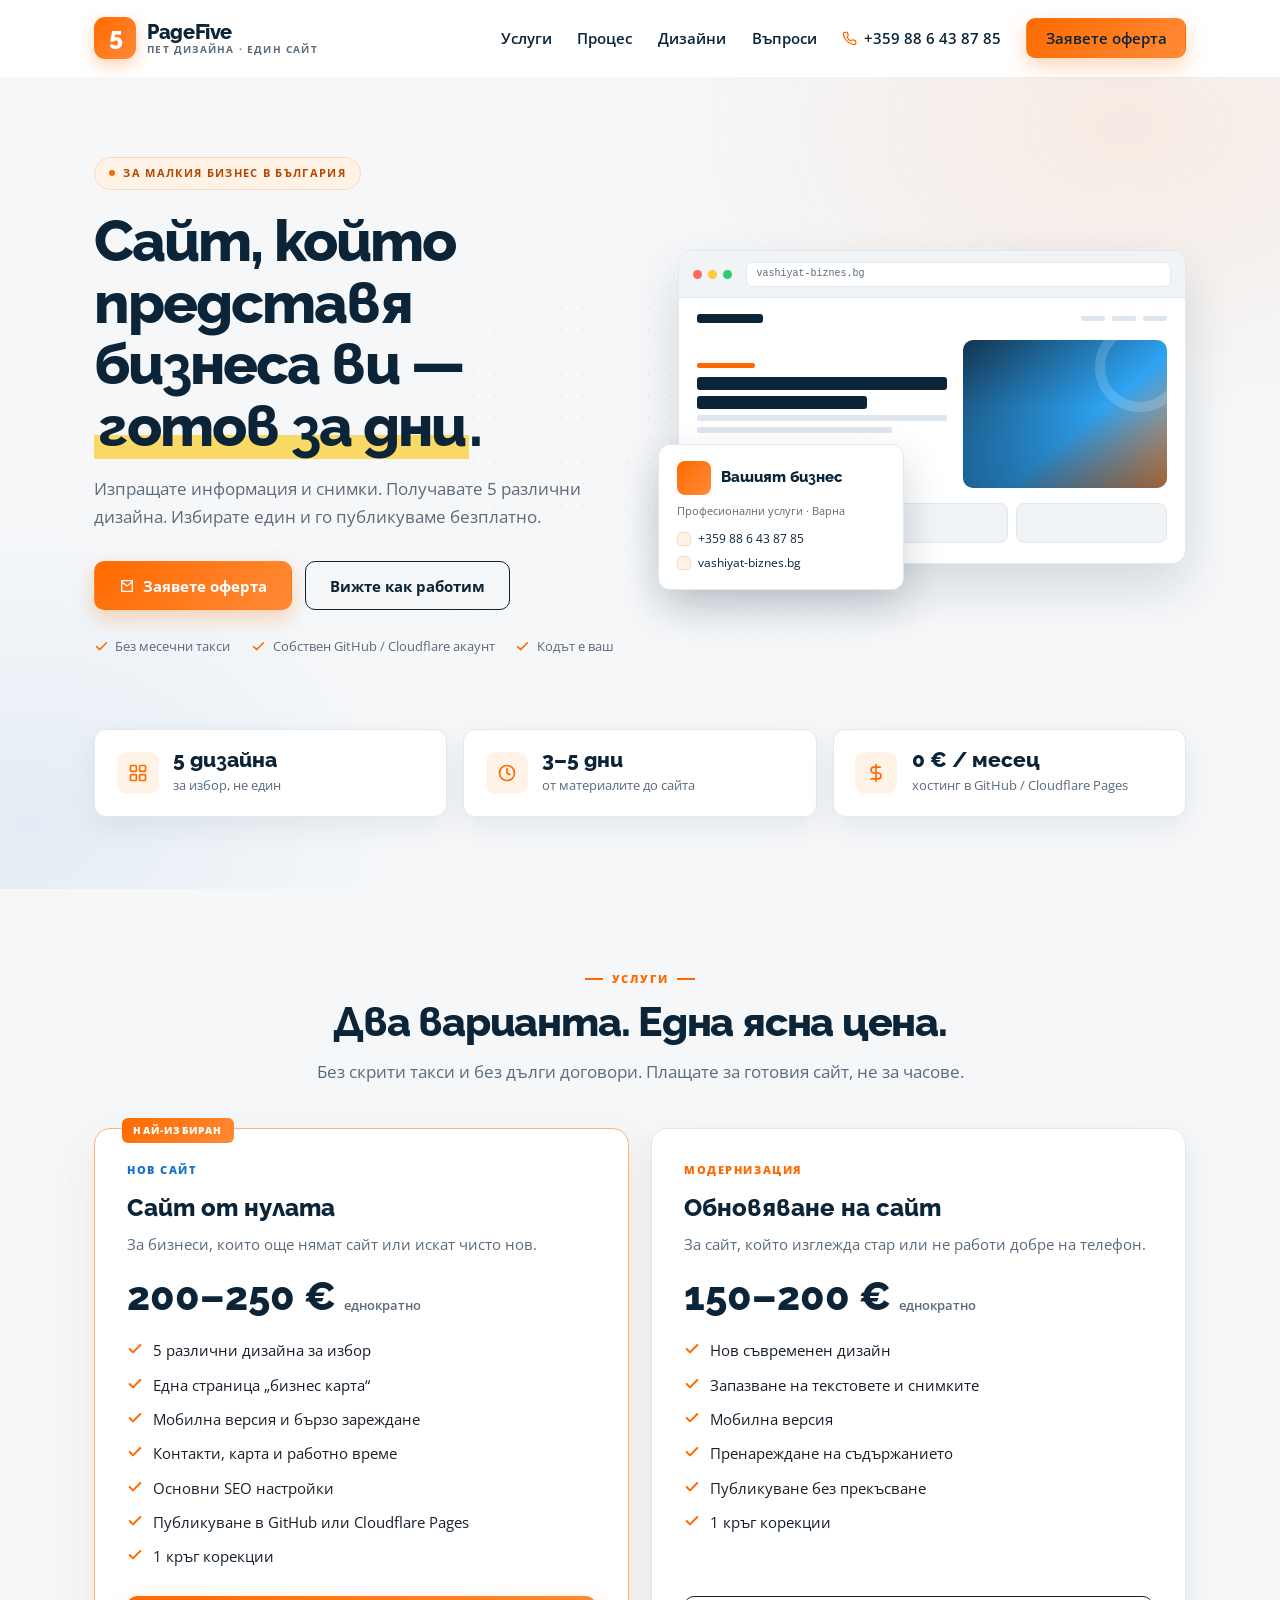
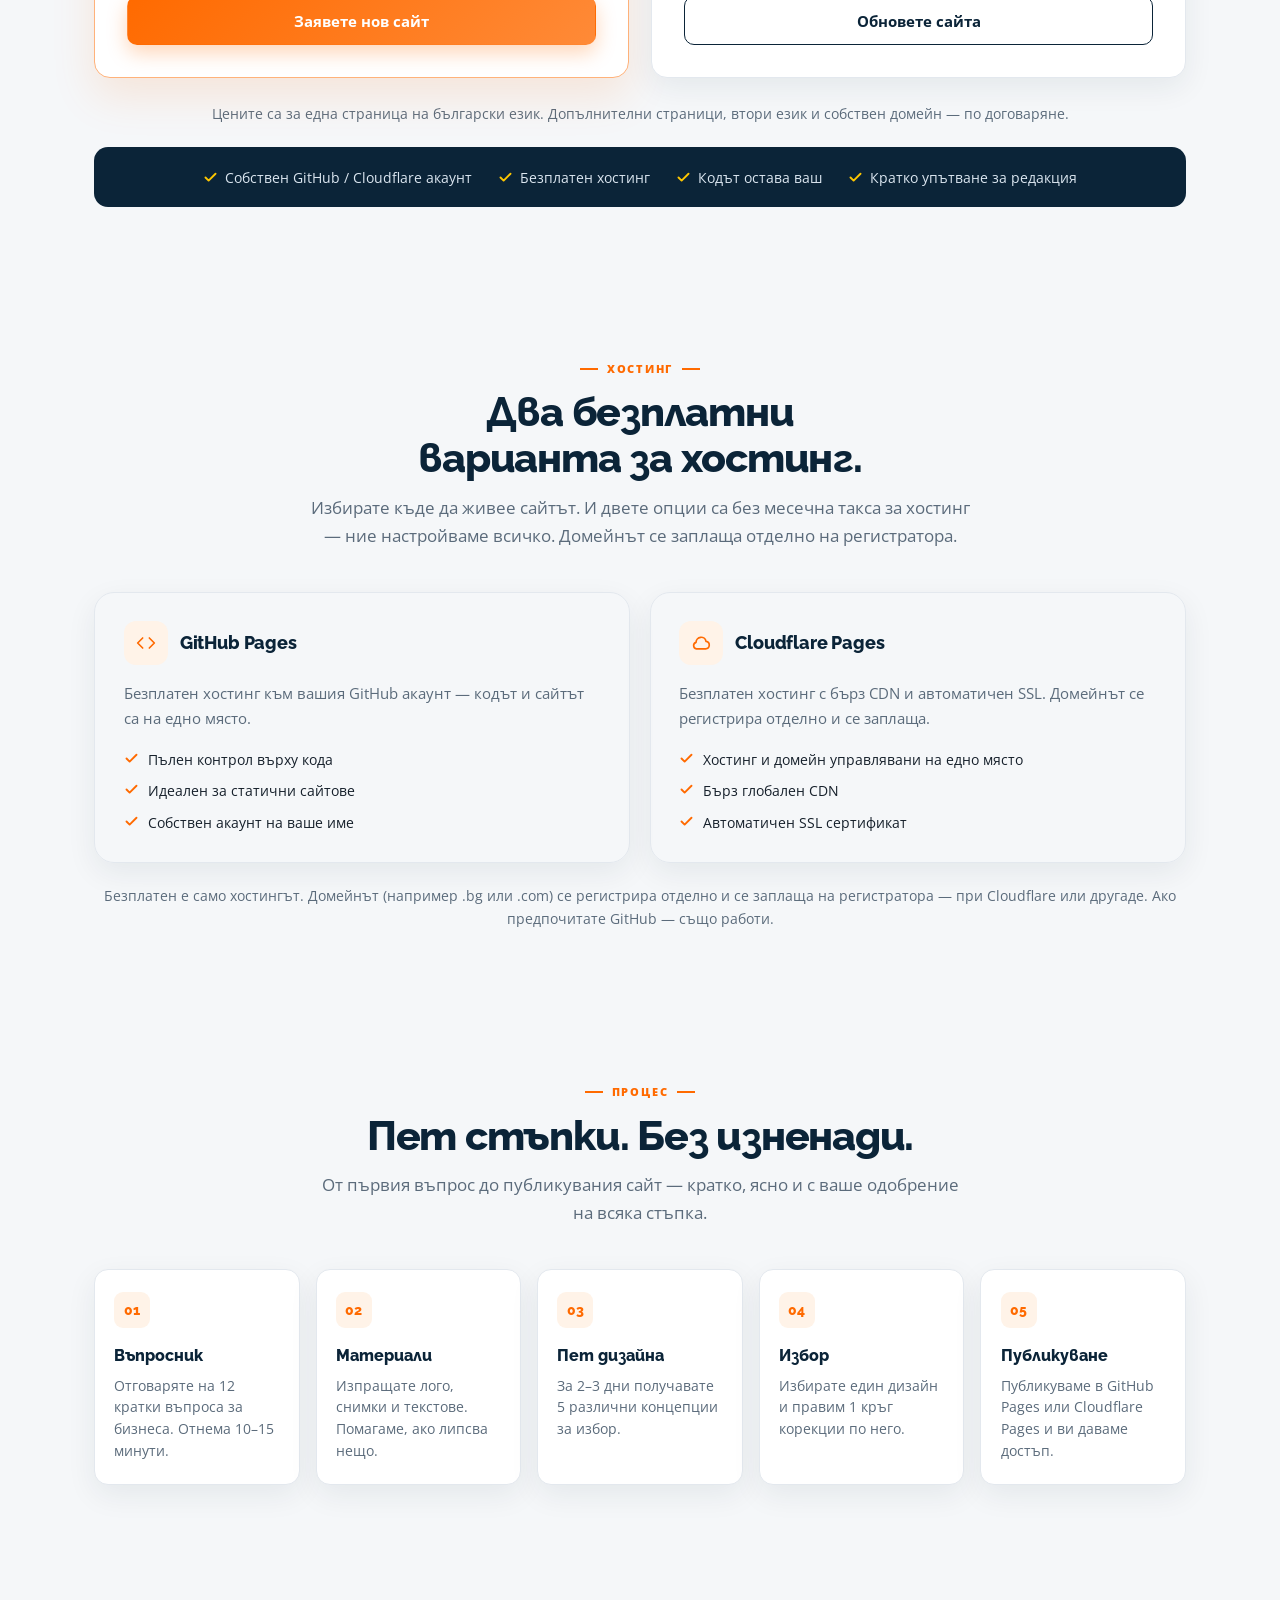
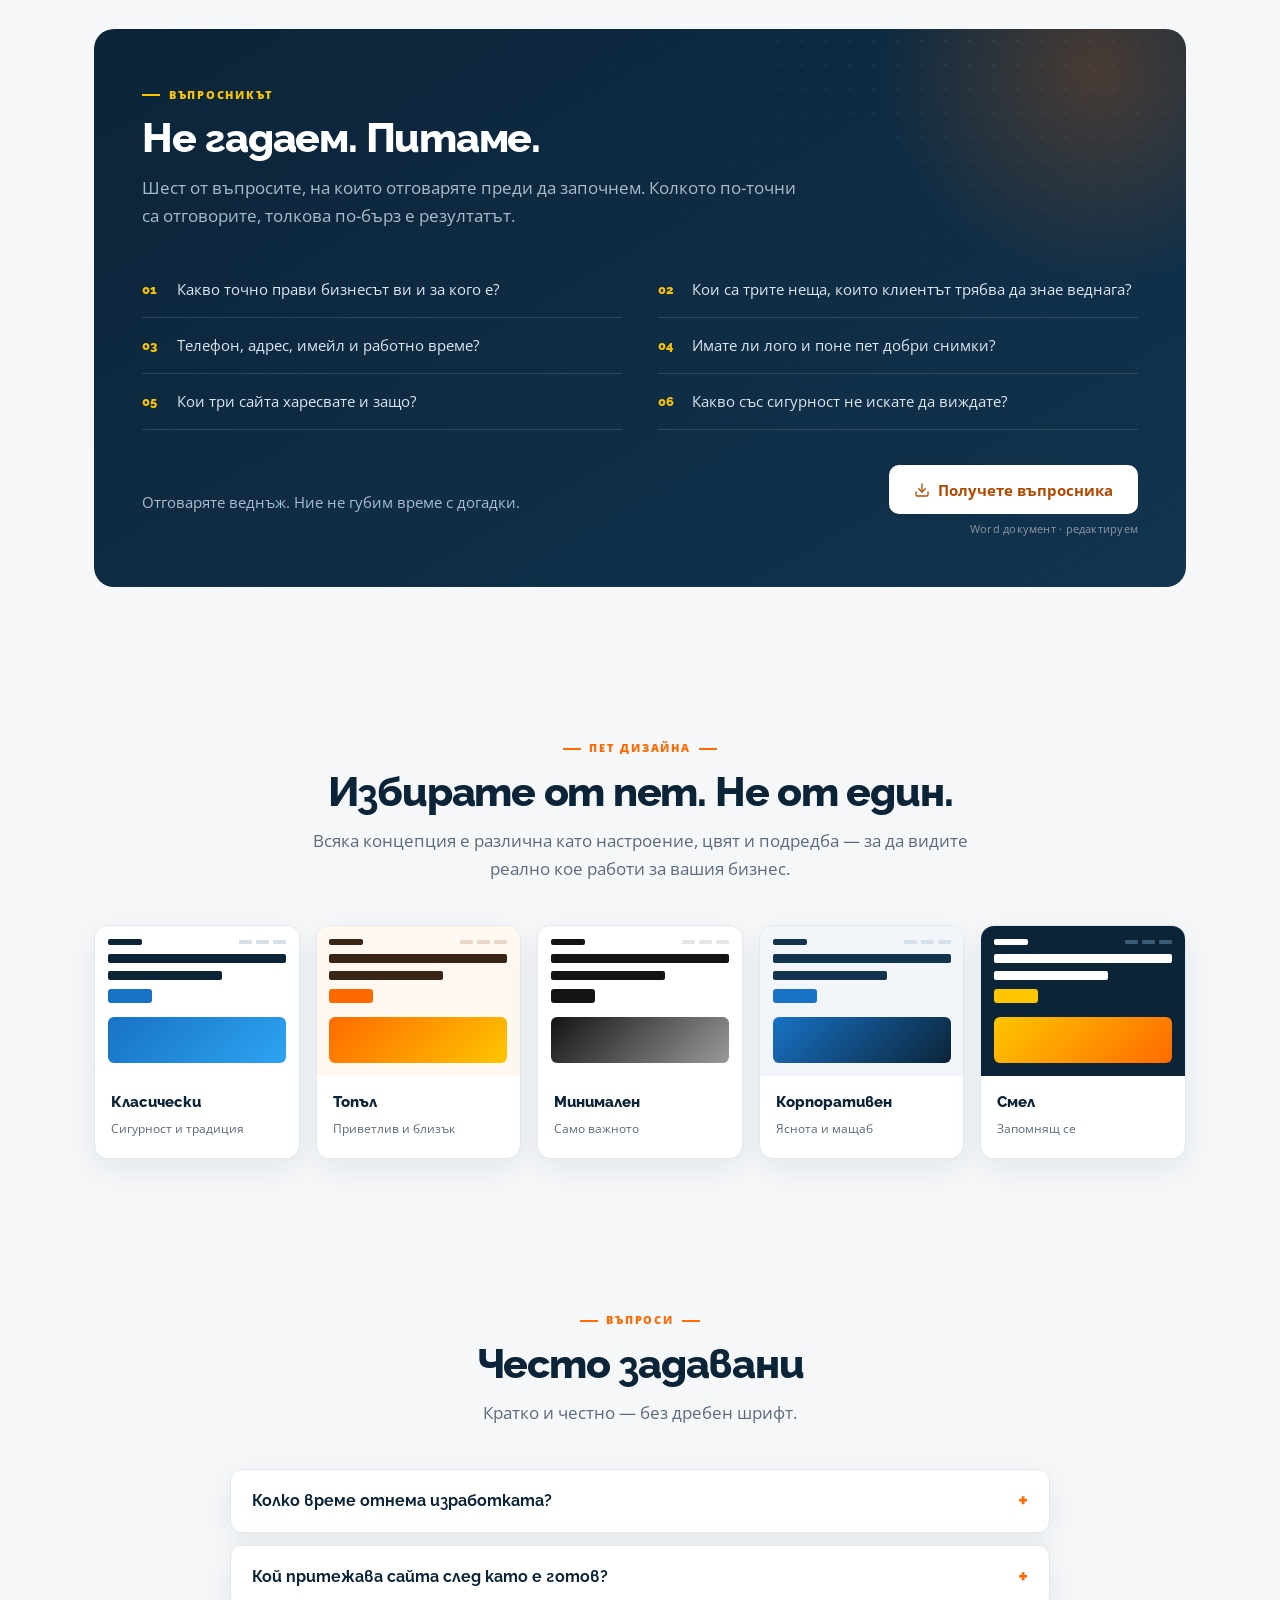
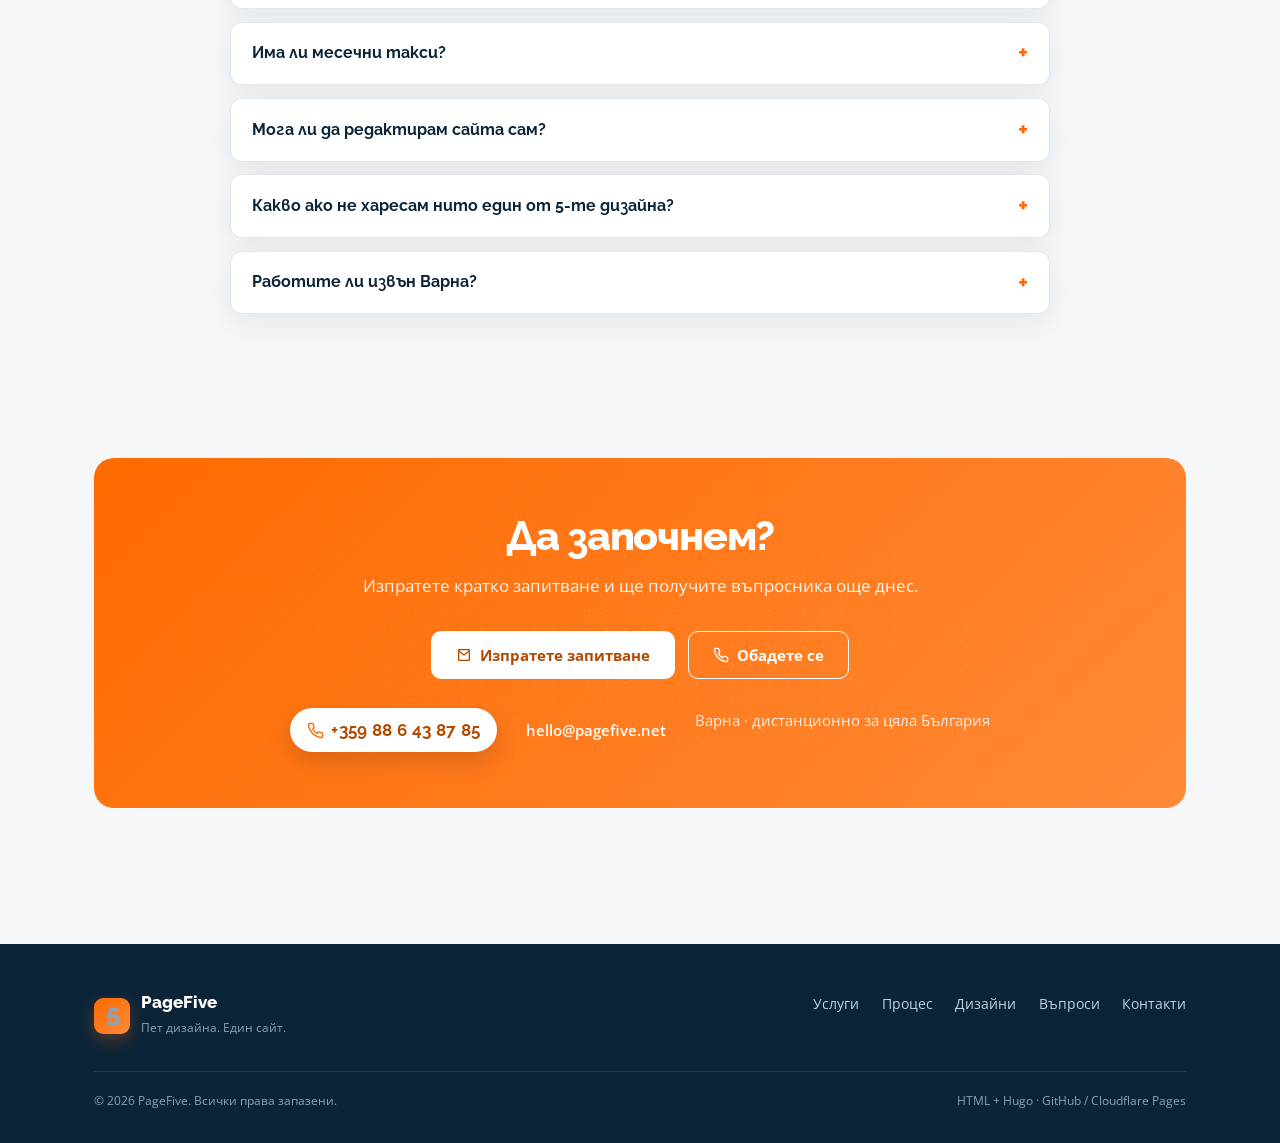
==== index.html @ 44406c09 "Add security headers and move inline JS to its own file" ====
<!DOCTYPE html>
<html lang="bg">
<head>
    <meta charset="UTF-8">
    <meta name="viewport" content="width=device-width, initial-scale=1.0">
    <meta name="description" content="PageFive — бизнес сайт за малкия бизнес: 5 дизайна за избор, готов за 3–5 дни, безплатен хостинг в GitHub Pages или Cloudflare Pages. Нов сайт 200–250 €, модернизация 150–200 €.">
    <meta name="robots" content="index, follow, max-image-preview:large">
    <title>PageFive | Бизнес сайт за малкия бизнес</title>
    <link rel="icon" href="/assets/favicon.svg" type="image/svg+xml">
    <link rel="apple-touch-icon" href="/assets/apple-touch-icon.png">
    <meta property="og:type" content="website">
    <meta property="og:site_name" content="PageFive">
    <meta property="og:title" content="PageFive | Бизнес сайт за малкия бизнес">
    <meta property="og:description" content="Пет дизайна. Един сайт. Бизнес сайт за 3–5 дни с безплатен хостинг в GitHub Pages или Cloudflare Pages.">
    <meta property="og:url" content="https://pagefive.net/">
    <meta property="og:locale" content="bg_BG">
    <meta property="og:image" content="https://pagefive.net/assets/og-image.png">
    <meta property="og:image:width" content="1200">
    <meta property="og:image:height" content="630">
    <meta property="og:image:alt" content="PageFive — Пет дизайна. Един сайт. Бизнес сайт за малкия бизнес, готов за 3–5 дни.">
    <meta name="twitter:card" content="summary_large_image">
    <meta name="twitter:title" content="PageFive | Бизнес сайт за малкия бизнес">
    <meta name="twitter:description" content="Пет дизайна. Един сайт. Бизнес сайт за 3–5 дни с безплатен хостинг в GitHub Pages или Cloudflare Pages.">
    <meta name="twitter:image" content="https://pagefive.net/assets/og-image.png">
    <meta name="twitter:image:alt" content="PageFive — Пет дизайна. Един сайт. Бизнес сайт за малкия бизнес, готов за 3–5 дни.">
    <link rel="canonical" href="https://pagefive.net/">
    <link rel="preconnect" href="https://fonts.googleapis.com">
    <link rel="preconnect" href="https://fonts.gstatic.com" crossorigin>
    <link href="https://fonts.googleapis.com/css2?family=Open+Sans:wght@400;500;600;700&family=Raleway:wght@600;700;800&display=swap" rel="stylesheet">
    <style>
        :root {
            --navy: #0b2438;
            --navy-2: #12344f;
            --ink: #16202b;
            --muted: #5b6b7b;
            --line: #e3e8ee;
            --bg: #f5f7f9;
            --white: #ffffff;
            --orange: #ff6a00;
            --orange-2: #ff8a37;
            --orange-soft: #fff3e8;
            --blue: #1872c5;
            --blue-2: #2ea3f2;
            --yellow: #fdc600;
            --radius: 14px;
            --shadow: 0 10px 30px rgba(11, 36, 56, 0.07);
            --shadow-lg: 0 22px 50px rgba(11, 36, 56, 0.14);
            --font-head: 'Raleway', -apple-system, BlinkMacSystemFont, 'Segoe UI', sans-serif;
            --font-body: 'Open Sans', -apple-system, BlinkMacSystemFont, 'Segoe UI', sans-serif;
            --mono: ui-monospace, 'Cascadia Code', Consolas, monospace;
            --ease: cubic-bezier(0.22, 1, 0.36, 1);
        }

        * { margin: 0; padding: 0; box-sizing: border-box; }

        html {
            scroll-behavior: smooth;
            overflow-x: hidden;
            overflow-x: clip;
        }

        body {
            font-family: var(--font-body);
            line-height: 1.65;
            color: var(--ink);
            background: var(--bg);
            -webkit-font-smoothing: antialiased;
            overflow-x: hidden;
            overflow-x: clip;
        }

        .wrap {
            max-width: 1140px;
            margin: 0 auto;
            padding: 0 1.5rem;
        }

        /* ---------- Buttons ---------- */
        .btn {
            display: inline-flex;
            align-items: center;
            justify-content: center;
            gap: 0.5rem;
            padding: 0.9rem 1.5rem;
            border-radius: 10px;
            font-family: var(--font-body);
            font-weight: 700;
            font-size: 0.9375rem;
            line-height: 1.2;
            text-decoration: none;
            border: 1px solid transparent;
            cursor: pointer;
            transition: transform 0.2s var(--ease), box-shadow 0.2s ease, background 0.2s ease, color 0.2s ease;
        }
        .btn-orange {
            background: linear-gradient(135deg, var(--orange), var(--orange-2));
            color: #fff;
            box-shadow: 0 8px 20px rgba(255, 106, 0, 0.28);
        }
        .btn-orange:hover {
            transform: translateY(-2px);
            box-shadow: 0 12px 28px rgba(255, 106, 0, 0.38);
        }
        .btn-outline {
            border-color: var(--navy);
            color: var(--navy);
            background: transparent;
        }
        .btn-outline:hover {
            background: var(--navy);
            color: #fff;
            transform: translateY(-2px);
        }
        .btn-white {
            background: #fff;
            color: #b34a00;
        }
        .btn-white:hover {
            transform: translateY(-2px);
            box-shadow: 0 12px 28px rgba(0, 0, 0, 0.16);
        }
        .btn-sm {
            padding: 0.65rem 1.1rem;
            font-size: 0.875rem;
        }

        /* ---------- Nav ---------- */
        .nav {
            position: sticky;
            top: 0;
            z-index: 50;
            background: rgba(255, 255, 255, 0.92);
            backdrop-filter: blur(14px) saturate(160%);
            -webkit-backdrop-filter: blur(14px) saturate(160%);
            border-bottom: 1px solid transparent;
            transition: border-color 0.25s ease, box-shadow 0.25s ease;
        }
        .nav.scrolled {
            border-bottom-color: var(--line);
            box-shadow: 0 6px 24px rgba(11, 36, 56, 0.06);
        }
        .nav-inner {
            display: flex;
            align-items: center;
            justify-content: space-between;
            gap: 1rem;
            height: 76px;
        }
        .brand {
            display: inline-flex;
            align-items: center;
            gap: 0.7rem;
            text-decoration: none;
        }
        .brand-mark {
            width: 42px;
            height: 42px;
            border-radius: 11px;
            background: linear-gradient(135deg, var(--orange), var(--orange-2));
            display: grid;
            place-items: center;
            color: #fff;
            box-shadow: 0 6px 16px rgba(255, 106, 0, 0.3);
            flex-shrink: 0;
        }
        .brand-mark.brand-five {
            font-family: var(--font-head);
            font-weight: 800;
            font-size: 1.55rem;
            line-height: 1;
            letter-spacing: -0.05em;
            padding-bottom: 2px;
        }
        .brand-text { display: flex; flex-direction: column; line-height: 1.15; }
        .brand-name {
            font-family: var(--font-head);
            font-weight: 800;
            font-size: 1.25rem;
            letter-spacing: -0.02em;
            color: var(--navy);
        }
        .brand-sub {
            font-size: 0.625rem;
            font-weight: 700;
            letter-spacing: 0.12em;
            text-transform: uppercase;
            color: var(--muted);
        }
        .nav-links { display: flex; align-items: center; gap: 1.6rem; }
        .nav-links a {
            color: var(--navy);
            text-decoration: none;
            font-size: 0.9375rem;
            font-weight: 600;
            position: relative;
            transition: color 0.2s ease;
        }
        .nav-links a::after {
            content: '';
            position: absolute;
            left: 0;
            bottom: -6px;
            width: 0;
            height: 2px;
            background: var(--orange);
            transition: width 0.25s var(--ease);
        }
        .nav-links a:hover { color: var(--orange); }
        .nav-links a:hover::after { width: 100%; }
        .nav-links .nav-cta { padding: 0.65rem 1.15rem; border-radius: 9px; }
        .nav-links .nav-cta::after { display: none; }
        .nav-links .nav-phone {
            display: inline-flex;
            align-items: center;
            gap: 0.4rem;
            font-variant-numeric: tabular-nums;
            white-space: nowrap;
        }
        .nav-links .nav-phone svg { color: var(--orange); flex-shrink: 0; }

        /* ---------- Hero ---------- */
        .hero {
            position: relative;
            padding: 5rem 0 4.5rem;
            overflow: hidden;
        }
        .hero::before {
            content: '';
            position: absolute;
            inset: 0;
            background:
                radial-gradient(640px 420px at 88% 6%, rgba(255, 106, 0, 0.09), transparent 70%),
                radial-gradient(520px 420px at 2% 92%, rgba(24, 114, 197, 0.08), transparent 70%);
            pointer-events: none;
        }
        .hero::after {
            content: '';
            position: absolute;
            inset: 0;
            background-image: radial-gradient(rgba(11, 36, 56, 0.1) 1px, transparent 1px);
            background-size: 22px 22px;
            mask-image: radial-gradient(ellipse 62% 58% at 50% 42%, #000 10%, transparent 76%);
            -webkit-mask-image: radial-gradient(ellipse 62% 58% at 50% 42%, #000 10%, transparent 76%);
            opacity: 0.45;
            pointer-events: none;
        }
        .hero-grid {
            position: relative;
            z-index: 1;
            display: grid;
            grid-template-columns: 1.02fr 0.98fr;
            gap: 3.5rem;
            align-items: center;
        }
        .eyebrow {
            display: inline-flex;
            align-items: center;
            gap: 0.5rem;
            background: var(--orange-soft);
            color: #b34a00;
            border: 1px solid #ffd9bd;
            padding: 0.4rem 0.9rem;
            border-radius: 999px;
            font-size: 0.6875rem;
            font-weight: 700;
            letter-spacing: 0.12em;
            text-transform: uppercase;
        }
        .eyebrow i {
            width: 6px;
            height: 6px;
            border-radius: 50%;
            background: var(--orange);
            box-shadow: 0 0 0 0 rgba(255, 106, 0, 0.5);
            animation: pulse 2.4s ease-out infinite;
        }
        @keyframes pulse {
            0% { box-shadow: 0 0 0 0 rgba(255, 106, 0, 0.5); }
            70% { box-shadow: 0 0 0 8px rgba(255, 106, 0, 0); }
            100% { box-shadow: 0 0 0 0 rgba(255, 106, 0, 0); }
        }
        h1 {
            font-family: var(--font-head);
            font-size: clamp(2.35rem, 4.5vw, 3.85rem);
            font-weight: 800;
            line-height: 1.07;
            letter-spacing: -0.035em;
            color: var(--navy);
            margin: 1.25rem 0 1.15rem;
            text-wrap: balance;
        }
        h1 .hl {
            background: linear-gradient(transparent 64%, rgba(253, 198, 0, 0.6) 64%);
            padding: 0 0.06em;
        }
        .hero-sub {
            color: var(--muted);
            font-size: 1.0625rem;
            max-width: 520px;
            margin-bottom: 1.9rem;
        }
        .hero-actions { display: flex; gap: 0.8rem; flex-wrap: wrap; }
        .hero-note {
            margin-top: 1.6rem;
            display: flex;
            flex-wrap: wrap;
            gap: 0.5rem 1.3rem;
            color: var(--muted);
            font-size: 0.8125rem;
        }
        .hero-note span { display: inline-flex; align-items: center; gap: 0.4rem; }
        .hero-note svg { color: var(--orange); flex-shrink: 0; }

        /* ---------- Browser mockup ---------- */
        .mock-wrap { position: relative; }
        .browser {
            background: #fff;
            border: 1px solid var(--line);
            border-radius: 14px;
            box-shadow: var(--shadow-lg);
            overflow: hidden;
        }
        .browser-bar {
            display: flex;
            align-items: center;
            gap: 6px;
            padding: 0.65rem 0.85rem;
            background: #f1f4f7;
            border-bottom: 1px solid var(--line);
        }
        .browser-bar i {
            width: 9px;
            height: 9px;
            border-radius: 50%;
            background: #d7dee6;
            flex-shrink: 0;
        }
        .browser-bar i:nth-child(1) { background: #ff6a5e; }
        .browser-bar i:nth-child(2) { background: #ffc93c; }
        .browser-bar i:nth-child(3) { background: #35c96f; }
        .browser-url {
            margin-left: 0.5rem;
            flex: 1;
            background: #fff;
            border: 1px solid var(--line);
            border-radius: 6px;
            padding: 0.2rem 0.6rem;
            font-family: var(--mono);
            font-size: 0.625rem;
            color: var(--muted);
            white-space: nowrap;
            overflow: hidden;
            text-overflow: ellipsis;
        }
        .mini { padding: 1rem 1.1rem 1.25rem; }
        .mini-nav {
            display: flex;
            align-items: center;
            justify-content: space-between;
            margin-bottom: 1.1rem;
        }
        .mini-logo { width: 66px; height: 9px; border-radius: 3px; background: var(--navy); }
        .mini-links { display: flex; gap: 7px; }
        .mini-links i { width: 24px; height: 5px; border-radius: 2px; background: #dfe5ec; }
        .mini-hero {
            display: grid;
            grid-template-columns: 1fr 0.82fr;
            gap: 1rem;
            align-items: center;
        }
        .mini-kicker { width: 58px; height: 5px; border-radius: 2px; background: var(--orange); margin-bottom: 0.55rem; }
        .mini-h1 { height: 13px; border-radius: 3px; background: var(--navy); margin-bottom: 0.4rem; }
        .mini-h1.short { width: 68%; }
        .mini-p { height: 6px; border-radius: 2px; background: #dfe5ec; margin-bottom: 0.35rem; }
        .mini-p.short { width: 78%; }
        .mini-btn { width: 76px; height: 21px; border-radius: 5px; background: var(--orange); margin-top: 0.75rem; }
        .mini-photo {
            height: 148px;
            border-radius: 10px;
            background: linear-gradient(140deg, #12344f 0%, #2ea3f2 58%, #ff8a37 100%);
            position: relative;
            overflow: hidden;
        }
        .mini-photo::after {
            content: '';
            position: absolute;
            inset: 0;
            background: linear-gradient(180deg, transparent 45%, rgba(11, 36, 56, 0.4));
        }
        .mini-photo::before {
            content: '';
            position: absolute;
            width: 70px;
            height: 70px;
            border-radius: 50%;
            border: 10px solid rgba(255, 255, 255, 0.16);
            right: -18px;
            top: -18px;
        }
        .mini-cards { display: grid; grid-template-columns: repeat(3, 1fr); gap: 0.55rem; margin-top: 0.9rem; }
        .mini-cards i { height: 40px; border-radius: 8px; background: #f1f4f7; border: 1px solid var(--line); }
        .biz-card {
            position: absolute;
            left: -20px;
            bottom: -26px;
            width: 246px;
            background: #fff;
            border: 1px solid var(--line);
            border-radius: 12px;
            box-shadow: 0 18px 40px rgba(11, 36, 56, 0.2);
            padding: 1rem 1.1rem;
        }
        .bc-top { display: flex; align-items: center; gap: 0.6rem; margin-bottom: 0.45rem; }
        .bc-logo {
            width: 34px;
            height: 34px;
            border-radius: 8px;
            background: linear-gradient(135deg, var(--orange), var(--orange-2));
            flex-shrink: 0;
        }
        .bc-name {
            font-family: var(--font-head);
            font-weight: 800;
            font-size: 0.9375rem;
            line-height: 1.15;
            color: var(--navy);
        }
        .bc-role { font-size: 0.6875rem; color: var(--muted); margin-bottom: 0.55rem; }
        .bc-row {
            display: flex;
            align-items: center;
            gap: 0.45rem;
            font-size: 0.75rem;
            color: var(--navy);
            margin-top: 0.28rem;
        }
        .bc-row i {
            width: 14px;
            height: 14px;
            border-radius: 4px;
            background: var(--orange-soft);
            border: 1px solid #ffd9bd;
            flex-shrink: 0;
        }

        /* ---------- Stats ---------- */
        .stats {
            position: relative;
            z-index: 2;
            display: grid;
            grid-template-columns: repeat(3, 1fr);
            gap: 1rem;
            margin-top: 4.5rem;
        }
        .stat {
            background: #fff;
            border: 1px solid var(--line);
            border-radius: 12px;
            padding: 1.15rem 1.35rem;
            display: flex;
            align-items: center;
            gap: 0.9rem;
            box-shadow: var(--shadow);
        }
        .stat-icon {
            width: 42px;
            height: 42px;
            border-radius: 10px;
            background: var(--orange-soft);
            color: var(--orange);
            display: grid;
            place-items: center;
            flex-shrink: 0;
        }
        .stat b {
            display: block;
            font-family: var(--font-head);
            font-size: 1.3rem;
            font-weight: 800;
            line-height: 1.1;
            color: var(--navy);
        }
        .stat span { font-size: 0.8125rem; color: var(--muted); }

        /* ---------- Sections ---------- */
        section { padding: 4.5rem 0; }
        .sec-head { max-width: 660px; margin-bottom: 2.6rem; }
        .sec-head.center { margin-left: auto; margin-right: auto; text-align: center; }
        .kicker {
            display: inline-flex;
            align-items: center;
            gap: 0.55rem;
            font-size: 0.6875rem;
            font-weight: 800;
            letter-spacing: 0.16em;
            text-transform: uppercase;
            color: var(--orange);
            margin-bottom: 0.75rem;
        }
        .kicker::before { content: ''; width: 18px; height: 2px; background: var(--orange); }
        .sec-head.center .kicker::after { content: ''; width: 18px; height: 2px; background: var(--orange); }
        h2 {
            font-family: var(--font-head);
            font-size: clamp(1.8rem, 3.4vw, 2.55rem);
            font-weight: 800;
            line-height: 1.12;
            letter-spacing: -0.03em;
            color: var(--navy);
            margin-bottom: 0.75rem;
            text-wrap: balance;
        }
        .sec-desc { color: var(--muted); font-size: 1.0625rem; }

        /* ---------- Packages ---------- */
        .packages {
            display: grid;
            grid-template-columns: repeat(2, 1fr);
            gap: 1.4rem;
            align-items: stretch;
        }
        .package {
            position: relative;
            display: flex;
            flex-direction: column;
            background: #fff;
            border: 1px solid var(--line);
            border-radius: 16px;
            padding: 2rem;
            box-shadow: var(--shadow);
            transition: transform 0.25s var(--ease), box-shadow 0.25s ease;
        }
        .package:hover { transform: translateY(-4px); box-shadow: var(--shadow-lg); }
        .package.featured { border-color: #ffb27a; box-shadow: 0 18px 44px rgba(255, 106, 0, 0.13); }
        .package.featured::before {
            content: 'НАЙ-ИЗБИРАН';
            position: absolute;
            top: -11px;
            left: 1.7rem;
            background: linear-gradient(135deg, var(--orange), var(--orange-2));
            color: #fff;
            font-size: 0.625rem;
            font-weight: 800;
            letter-spacing: 0.12em;
            padding: 0.28rem 0.7rem;
            border-radius: 6px;
        }
        .pkg-tag {
            font-size: 0.6875rem;
            font-weight: 800;
            letter-spacing: 0.14em;
            text-transform: uppercase;
            color: var(--blue);
            margin-bottom: 0.55rem;
        }
        .package h3 {
            font-family: var(--font-head);
            font-size: 1.5rem;
            font-weight: 800;
            color: var(--navy);
            margin-bottom: 0.3rem;
        }
        .pkg-desc { color: var(--muted); font-size: 0.9375rem; margin-bottom: 1.2rem; }
        .pkg-price {
            font-family: var(--font-head);
            font-size: 2.5rem;
            font-weight: 800;
            line-height: 1;
            color: var(--navy);
            display: flex;
            align-items: baseline;
            gap: 0.5rem;
        }
        .pkg-price small {
            font-family: var(--font-body);
            font-size: 0.8125rem;
            font-weight: 600;
            color: var(--muted);
            letter-spacing: 0;
        }
        .pkg-list {
            list-style: none;
            display: grid;
            gap: 0.6rem;
            margin: 1.4rem 0 1.7rem;
        }
        .pkg-list li {
            display: flex;
            align-items: flex-start;
            gap: 0.6rem;
            font-size: 0.9375rem;
            color: var(--ink);
        }
        .pkg-list svg { flex-shrink: 0; color: var(--orange); margin-top: 3px; }
        .package .btn { margin-top: auto; }
        .pkg-note {
            margin-top: 1.5rem;
            color: var(--muted);
            font-size: 0.875rem;
            text-align: center;
        }
        .included {
            margin-top: 1.4rem;
            background: var(--navy);
            color: #dbe6f0;
            border-radius: 14px;
            padding: 1.15rem 1.6rem;
            display: flex;
            flex-wrap: wrap;
            align-items: center;
            justify-content: center;
            gap: 0.7rem 1.6rem;
            font-size: 0.875rem;
        }
        .included span { display: inline-flex; align-items: center; gap: 0.45rem; }
        .included svg { color: var(--yellow); flex-shrink: 0; }

        /* ---------- Process ---------- */
        .steps {
            display: grid;
            grid-template-columns: repeat(5, 1fr);
            gap: 1rem;
        }
        .step {
            background: #fff;
            border: 1px solid var(--line);
            border-radius: 14px;
            padding: 1.4rem 1.2rem;
            box-shadow: var(--shadow);
            transition: transform 0.25s var(--ease), border-color 0.25s ease;
        }
        .step:hover { transform: translateY(-4px); border-color: #ffd0ae; }
        .step-num {
            width: 36px;
            height: 36px;
            border-radius: 9px;
            background: var(--orange-soft);
            color: var(--orange);
            display: grid;
            place-items: center;
            font-family: var(--font-head);
            font-weight: 800;
            font-size: 0.875rem;
            margin-bottom: 0.9rem;
        }
        .step h3 {
            font-family: var(--font-head);
            font-size: 1rem;
            font-weight: 800;
            color: var(--navy);
            margin-bottom: 0.35rem;
        }
        .step p { font-size: 0.875rem; color: var(--muted); line-height: 1.55; }

        /* ---------- Questionnaire ---------- */
        .q-panel {
            position: relative;
            overflow: hidden;
            background: linear-gradient(150deg, #0b2438, #12344f);
            border-radius: 20px;
            padding: 3rem;
            color: #fff;
        }
        .q-panel::before {
            content: '';
            position: absolute;
            width: 440px;
            height: 440px;
            border-radius: 50%;
            background: radial-gradient(circle, rgba(255, 106, 0, 0.24), transparent 70%);
            top: -180px;
            right: -130px;
            pointer-events: none;
        }
        .q-panel::after {
            content: '';
            position: absolute;
            inset: 0;
            background-image: radial-gradient(rgba(255, 255, 255, 0.09) 1px, transparent 1px);
            background-size: 24px 24px;
            mask-image: radial-gradient(ellipse 60% 70% at 80% 0%, #000, transparent 72%);
            -webkit-mask-image: radial-gradient(ellipse 60% 70% at 80% 0%, #000, transparent 72%);
            pointer-events: none;
        }
        .q-panel > * { position: relative; z-index: 1; }
        .q-panel h2 { color: #fff; }
        .q-panel .kicker { color: var(--yellow); }
        .q-panel .kicker::before { background: var(--yellow); }
        .q-panel .sec-desc { color: #a9bccd; }
        .q-grid {
            display: grid;
            grid-template-columns: repeat(2, 1fr);
            gap: 0 2.2rem;
            margin: 2rem 0 2.2rem;
        }
        .q-item {
            display: flex;
            align-items: flex-start;
            gap: 0.8rem;
            padding: 0.95rem 0;
            border-bottom: 1px solid rgba(255, 255, 255, 0.13);
        }
        .q-num {
            font-family: var(--font-head);
            font-weight: 800;
            font-size: 0.8125rem;
            color: var(--yellow);
            flex-shrink: 0;
            width: 22px;
            padding-top: 2px;
        }
        .q-item p { font-size: 0.9375rem; color: #dbe6f0; }
        .q-foot {
            display: flex;
            align-items: center;
            justify-content: space-between;
            gap: 1.2rem;
            flex-wrap: wrap;
        }
        .q-foot p { color: #a9bccd; font-size: 0.9375rem; }
        .q-cta {
            display: flex;
            flex-direction: column;
            align-items: flex-end;
            gap: 0.4rem;
        }
        .q-cta small {
            font-size: 0.6875rem;
            color: #8f969e;
            letter-spacing: 0.02em;
        }

        /* ---------- Themes ---------- */
        .themes {
            display: grid;
            grid-template-columns: repeat(5, 1fr);
            gap: 1rem;
        }
        .theme {
            background: #fff;
            border: 1px solid var(--line);
            border-radius: 14px;
            overflow: hidden;
            box-shadow: var(--shadow);
            transition: transform 0.25s var(--ease), box-shadow 0.25s ease;
        }
        .theme:hover { transform: translateY(-5px); box-shadow: var(--shadow-lg); }
        .theme-mock {
            height: 150px;
            padding: 0.8rem;
            display: flex;
            flex-direction: column;
            background: var(--t-bg);
        }
        .t-nav { display: flex; align-items: center; justify-content: space-between; }
        .t-logo { width: 34px; height: 6px; border-radius: 2px; background: var(--t-ink); }
        .t-links { display: flex; gap: 4px; }
        .t-links i { width: 13px; height: 4px; border-radius: 1px; background: var(--t-muted); }
        .t-h { height: 9px; border-radius: 2px; background: var(--t-ink); margin-top: 0.55rem; }
        .t-h.short { width: 64%; }
        .t-btn { width: 44px; height: 14px; border-radius: 3px; background: var(--t-accent); margin-top: 0.55rem; }
        .t-img {
            margin-top: auto;
            height: 46px;
            border-radius: 6px;
            background: linear-gradient(135deg, var(--t-accent), var(--t-accent2));
        }
        .theme-body { padding: 0.85rem 1rem 1.05rem; }
        .theme-body b {
            display: block;
            font-family: var(--font-head);
            font-size: 0.9375rem;
            font-weight: 800;
            color: var(--navy);
        }
        .theme-body span { font-size: 0.75rem; color: var(--muted); }
        .theme-1 { --t-bg: #ffffff; --t-ink: #0b2438; --t-muted: #d8dfe6; --t-accent: #1872c5; --t-accent2: #2ea3f2; }
        .theme-2 { --t-bg: #fff8f1; --t-ink: #3a2415; --t-muted: #e8d8c8; --t-accent: #ff6a00; --t-accent2: #fdc600; }
        .theme-3 { --t-bg: #ffffff; --t-ink: #141414; --t-muted: #e6e6e6; --t-accent: #141414; --t-accent2: #9a9a9a; }
        .theme-4 { --t-bg: #f2f6fa; --t-ink: #12344f; --t-muted: #d5e0ea; --t-accent: #1872c5; --t-accent2: #0b2438; }
        .theme-5 { --t-bg: #0b2438; --t-ink: #ffffff; --t-muted: #3a5a75; --t-accent: #fdc600; --t-accent2: #ff6a00; }

        /* ---------- Hosting ---------- */
        .hosting-grid {
            display: grid;
            grid-template-columns: repeat(2, 1fr);
            gap: 1.2rem;
        }
        .host-card {
            background: var(--surface);
            border: 1px solid var(--line);
            border-radius: 20px;
            padding: 1.8rem;
            box-shadow: var(--shadow);
            transition: transform 0.3s var(--ease), box-shadow 0.3s ease, border-color 0.3s ease;
        }
        .host-card:hover {
            transform: translateY(-4px);
            box-shadow: var(--shadow-lg);
            border-color: #f3c6b6;
        }
        .host-top {
            display: flex;
            align-items: center;
            gap: 0.75rem;
            margin-bottom: 1rem;
        }
        .host-icon {
            width: 44px;
            height: 44px;
            border-radius: 12px;
            background: var(--orange-soft);
            color: var(--orange);
            display: grid;
            place-items: center;
            flex-shrink: 0;
        }
        .host-name {
            font-family: var(--font-head);
            font-size: 1.15rem;
            font-weight: 800;
            letter-spacing: -0.01em;
            color: var(--navy);
        }
        .host-card p {
            color: var(--muted);
            font-size: 0.9375rem;
            line-height: 1.65;
        }
        .host-list {
            list-style: none;
            display: grid;
            gap: 0.5rem;
            margin-top: 1.1rem;
        }
        .host-list li {
            display: flex;
            align-items: flex-start;
            gap: 0.55rem;
            font-size: 0.875rem;
            color: var(--ink);
        }
        .host-list svg {
            color: var(--orange);
            flex-shrink: 0;
            margin-top: 3px;
        }
        .host-note {
            margin-top: 1.3rem;
            text-align: center;
            color: var(--muted);
            font-size: 0.875rem;
        }

        /* ---------- FAQ ---------- */
        .faq {
            max-width: 820px;
            margin: 0 auto;
            display: grid;
            gap: 0.8rem;
        }
        .faq details {
            background: #fff;
            border: 1px solid var(--line);
            border-radius: 12px;
            box-shadow: var(--shadow);
            overflow: hidden;
        }
        .faq summary {
            list-style: none;
            cursor: pointer;
            padding: 1.1rem 1.3rem;
            font-family: var(--font-head);
            font-weight: 700;
            font-size: 1rem;
            color: var(--navy);
            display: flex;
            align-items: center;
            justify-content: space-between;
            gap: 1rem;
        }
        .faq summary::-webkit-details-marker { display: none; }
        .faq summary::after {
            content: '+';
            font-size: 1.5rem;
            line-height: 1;
            color: var(--orange);
            transition: transform 0.2s ease;
        }
        .faq details[open] summary::after { transform: rotate(45deg); }
        .faq details p { padding: 0 1.3rem 1.2rem; color: var(--muted); font-size: 0.9375rem; }

        /* ---------- CTA ---------- */
        .cta {
            position: relative;
            overflow: hidden;
            background: linear-gradient(135deg, #ff6a00, #ff8a37);
            border-radius: 20px;
            padding: 3.5rem 2rem;
            text-align: center;
            color: #fff;
        }
        .cta::before {
            content: '';
            position: absolute;
            inset: 0;
            background-image: radial-gradient(rgba(255, 255, 255, 0.2) 1px, transparent 1px);
            background-size: 18px 18px;
            mask-image: radial-gradient(ellipse 70% 70% at 50% 50%, #000, transparent 78%);
            -webkit-mask-image: radial-gradient(ellipse 70% 70% at 50% 50%, #000, transparent 78%);
            opacity: 0.55;
            pointer-events: none;
        }
        .cta > * { position: relative; z-index: 1; }
        .cta h2 { color: #fff; }
        .cta p { color: rgba(255, 255, 255, 0.92); margin-bottom: 1.9rem; font-size: 1.0625rem; }
        .cta-actions { display: flex; gap: 0.8rem; justify-content: center; flex-wrap: wrap; }
        .contact-row {
            display: flex;
            justify-content: center;
            flex-wrap: wrap;
            gap: 0.6rem 1.8rem;
            margin-top: 1.8rem;
            font-size: 0.9375rem;
        }
        .contact-row a {
            color: #fff;
            text-decoration: none;
            font-weight: 600;
            display: inline-flex;
            align-items: center;
            gap: 0.45rem;
        }
        .contact-row a:hover { text-decoration: underline; }
        .contact-row .phone-link {
            padding: 0.5rem 1.05rem;
            border-radius: 999px;
            background: #fff;
            color: #b34a00;
            font-family: var(--font-head);
            font-size: 1.0625rem;
            font-weight: 700;
            letter-spacing: 0.02em;
            font-variant-numeric: tabular-nums;
            box-shadow: 0 10px 24px rgba(0, 0, 0, 0.14);
            transition: transform 0.2s ease, box-shadow 0.2s ease, background 0.2s ease;
        }
        .contact-row .phone-link svg { color: var(--orange); }
        .contact-row .phone-link:hover {
            text-decoration: none;
            background: #fff7f2;
            transform: translateY(-2px);
            box-shadow: 0 14px 30px rgba(0, 0, 0, 0.2);
        }

        /* ---------- Footer ---------- */
        footer {
            background: var(--navy);
            color: #c3d2df;
            padding: 3rem 0 2rem;
            margin-top: 4rem;
        }
        .foot-grid {
            display: flex;
            align-items: flex-start;
            justify-content: space-between;
            gap: 2rem;
            flex-wrap: wrap;
        }
        .foot-brand { display: flex; align-items: center; gap: 0.7rem; }
        .foot-brand .brand-mark { width: 36px; height: 36px; border-radius: 9px; }
        .foot-brand b {
            font-family: var(--font-head);
            font-size: 1.0625rem;
            font-weight: 800;
            color: #fff;
            display: block;
            line-height: 1.2;
        }
        .foot-brand span { font-size: 0.75rem; color: #8ba3b8; }
        .foot-links { display: flex; gap: 1.4rem; flex-wrap: wrap; }
        .foot-links a { color: #c3d2df; text-decoration: none; font-size: 0.875rem; }
        .foot-links a:hover { color: #fff; }
        .foot-meta {
            width: 100%;
            border-top: 1px solid rgba(255, 255, 255, 0.1);
            margin-top: 2rem;
            padding-top: 1.2rem;
            display: flex;
            justify-content: space-between;
            gap: 1rem;
            flex-wrap: wrap;
            font-size: 0.75rem;
            color: #8ba3b8;
        }

        /* ---------- Reveal ---------- */
        .reveal {
            opacity: 0;
            transform: translateY(18px);
            transition: opacity 0.7s var(--ease), transform 0.7s var(--ease);
        }
        .reveal.in { opacity: 1; transform: translateY(0); }

        /* ---------- Responsive ---------- */
        @media (max-width: 1024px) {
            .nav-links a:not(.nav-cta) { display: none; }
            .hero-grid { grid-template-columns: 1fr; gap: 4.5rem; }
            .hero-sub { max-width: 620px; }
            .steps { grid-template-columns: repeat(3, 1fr); }
            .themes { grid-template-columns: repeat(3, 1fr); }
        }
        @media (max-width: 820px) {
            .packages { grid-template-columns: 1fr; }
            .q-panel { padding: 2.2rem 1.6rem; }
            .q-grid { grid-template-columns: 1fr; gap: 0; }
            .stats { grid-template-columns: 1fr; margin-top: 3.5rem; }
            .biz-card { left: 0; bottom: -20px; width: 220px; }
            .hero { padding-bottom: 5.5rem; }
        }
        @media (max-width: 620px) {
            .hero { padding: 3.5rem 0 5rem; }
            .hero-actions .btn { flex: 1 1 auto; }
            .steps { grid-template-columns: 1fr; }
            .themes { grid-template-columns: repeat(2, 1fr); }
            .mini-hero { grid-template-columns: 1fr; }
            .mini-photo { height: 100px; }
            .mini-cards { display: none; }
            .biz-card { position: relative; left: 0; bottom: 0; width: 100%; margin-top: 1rem; }
            .cta { padding: 2.75rem 1.25rem; }
            .contact-row { flex-direction: column; align-items: center; gap: 0.7rem; }
            .hosting-grid { grid-template-columns: 1fr; }
            .q-cta { align-items: center; width: 100%; }
            .foot-grid { flex-direction: column; }
            .foot-meta { justify-content: center; text-align: center; }
        }
        @media (max-width: 420px) {
            .themes { grid-template-columns: 1fr; }
            .brand-sub { display: none; }
        }

        @media (prefers-reduced-motion: reduce) {
            *, *::before, *::after {
                animation: none !important;
                transition: none !important;
            }
            html { scroll-behavior: auto; }
            .reveal { opacity: 1; transform: none; }
        }
    </style>
</head>
<body>
    <nav class="nav" id="nav">
        <div class="wrap nav-inner">
            <a href="#" class="brand">
                <span class="brand-mark brand-five">5</span>
                <span class="brand-text">
                    <span class="brand-name">PageFive</span>
                    <span class="brand-sub">пет дизайна · един сайт</span>
                </span>
            </a>
            <div class="nav-links">
                <a href="#services">Услуги</a>
                <a href="#process">Процес</a>
                <a href="#designs">Дизайни</a>
                <a href="#faq">Въпроси</a>
                <a href="tel:+359886438785" class="nav-phone">
                    <svg width="15" height="15" viewBox="0 0 24 24" fill="none" stroke="currentColor" stroke-width="2" stroke-linecap="round" stroke-linejoin="round"><path d="M22 16.92v3a2 2 0 0 1-2.18 2 19.79 19.79 0 0 1-8.63-3.07 19.5 19.5 0 0 1-6-6 19.79 19.79 0 0 1-3.07-8.67A2 2 0 0 1 4.11 2h3a2 2 0 0 1 2 1.72 12.84 12.84 0 0 0 .7 2.81 2 2 0 0 1-.45 2.11L8.09 9.91a16 16 0 0 0 6 6l1.27-1.27a2 2 0 0 1 2.11-.45 12.84 12.84 0 0 0 2.81.7A2 2 0 0 1 22 16.92z"></path></svg>
                    +359 88 6 43 87 85
                </a>
                <a href="#contact" class="btn btn-orange btn-sm nav-cta">Заявете оферта</a>
            </div>
        </div>
    </nav>

    <header class="hero">
        <div class="wrap">
            <div class="hero-grid">
                <div>
                    <span class="eyebrow"><i></i> За малкия бизнес в България</span>
                    <h1>Сайт, който представя бизнеса ви — <span class="hl">готов за дни</span>.</h1>
                    <p class="hero-sub">Изпращате информация и снимки. Получавате 5 различни дизайна. Избирате един и го публикуваме безплатно.</p>
                    <div class="hero-actions">
                        <a href="#contact" class="btn btn-orange">
                            <svg width="16" height="16" viewBox="0 0 24 24" fill="none" stroke="currentColor" stroke-width="2" stroke-linecap="round" stroke-linejoin="round"><path d="M4 4h16v16H4z"></path><path d="m4 6 8 6 8-6"></path></svg>
                            Заявете оферта
                        </a>
                        <a href="#process" class="btn btn-outline">Вижте как работим</a>
                    </div>
                    <div class="hero-note">
                        <span>
                            <svg width="15" height="15" viewBox="0 0 24 24" fill="none" stroke="currentColor" stroke-width="2.5" stroke-linecap="round" stroke-linejoin="round"><polyline points="20 6 9 17 4 12"></polyline></svg>
                            Без месечни такси
                        </span>
                        <span>
                            <svg width="15" height="15" viewBox="0 0 24 24" fill="none" stroke="currentColor" stroke-width="2.5" stroke-linecap="round" stroke-linejoin="round"><polyline points="20 6 9 17 4 12"></polyline></svg>
                            Собствен GitHub / Cloudflare акаунт
                        </span>
                        <span>
                            <svg width="15" height="15" viewBox="0 0 24 24" fill="none" stroke="currentColor" stroke-width="2.5" stroke-linecap="round" stroke-linejoin="round"><polyline points="20 6 9 17 4 12"></polyline></svg>
                            Кодът е ваш
                        </span>
                    </div>
                </div>

                <div class="mock-wrap">
                    <div class="browser">
                        <div class="browser-bar">
                            <i></i><i></i><i></i>
                            <div class="browser-url">vashiyat-biznes.bg</div>
                        </div>
                        <div class="mini">
                            <div class="mini-nav">
                                <div class="mini-logo"></div>
                                <div class="mini-links"><i></i><i></i><i></i></div>
                            </div>
                            <div class="mini-hero">
                                <div>
                                    <div class="mini-kicker"></div>
                                    <div class="mini-h1"></div>
                                    <div class="mini-h1 short"></div>
                                    <div class="mini-p"></div>
                                    <div class="mini-p short"></div>
                                    <div class="mini-btn"></div>
                                </div>
                                <div class="mini-photo"></div>
                            </div>
                            <div class="mini-cards"><i></i><i></i><i></i></div>
                        </div>
                    </div>
                    <div class="biz-card">
                        <div class="bc-top">
                            <div class="bc-logo"></div>
                            <div class="bc-name">Вашият бизнес</div>
                        </div>
                        <div class="bc-role">Професионални услуги · Варна</div>
                        <div class="bc-row"><i></i> +359 88 6 43 87 85</div>
                        <div class="bc-row"><i></i> vashiyat-biznes.bg</div>
                    </div>
                </div>
            </div>

            <div class="stats reveal">
                <div class="stat">
                    <div class="stat-icon">
                        <svg width="20" height="20" viewBox="0 0 24 24" fill="none" stroke="currentColor" stroke-width="2" stroke-linecap="round" stroke-linejoin="round"><rect x="3" y="3" width="7" height="7" rx="1"></rect><rect x="14" y="3" width="7" height="7" rx="1"></rect><rect x="3" y="14" width="7" height="7" rx="1"></rect><rect x="14" y="14" width="7" height="7" rx="1"></rect></svg>
                    </div>
                    <div><b>5 дизайна</b><span>за избор, не един</span></div>
                </div>
                <div class="stat">
                    <div class="stat-icon">
                        <svg width="20" height="20" viewBox="0 0 24 24" fill="none" stroke="currentColor" stroke-width="2" stroke-linecap="round" stroke-linejoin="round"><circle cx="12" cy="12" r="9"></circle><polyline points="12 7 12 12 15.5 14"></polyline></svg>
                    </div>
                    <div><b>3–5 дни</b><span>от материалите до сайта</span></div>
                </div>
                <div class="stat">
                    <div class="stat-icon">
                        <svg width="20" height="20" viewBox="0 0 24 24" fill="none" stroke="currentColor" stroke-width="2" stroke-linecap="round" stroke-linejoin="round"><path d="M12 2v20"></path><path d="M17 5H9.5a3.5 3.5 0 0 0 0 7h5a3.5 3.5 0 0 1 0 7H6"></path></svg>
                    </div>
                    <div><b>0 € / месец</b><span>хостинг в GitHub / Cloudflare Pages</span></div>
                </div>
            </div>
        </div>
    </header>

    <main>
        <!-- Services -->
        <section id="services">
            <div class="wrap">
                <div class="sec-head center reveal">
                    <div class="kicker">Услуги</div>
                    <h2>Два варианта. Една ясна цена.</h2>
                    <p class="sec-desc">Без скрити такси и без дълги договори. Плащате за готовия сайт, не за часове.</p>
                </div>

                <div class="packages">
                    <article class="package featured reveal">
                        <div class="pkg-tag">Нов сайт</div>
                        <h3>Сайт от нулата</h3>
                        <p class="pkg-desc">За бизнеси, които още нямат сайт или искат чисто нов.</p>
                        <div class="pkg-price">200–250 € <small>еднократно</small></div>
                        <ul class="pkg-list">
                            <li><svg width="16" height="16" viewBox="0 0 24 24" fill="none" stroke="currentColor" stroke-width="3" stroke-linecap="round" stroke-linejoin="round"><polyline points="20 6 9 17 4 12"></polyline></svg> 5 различни дизайна за избор</li>
                            <li><svg width="16" height="16" viewBox="0 0 24 24" fill="none" stroke="currentColor" stroke-width="3" stroke-linecap="round" stroke-linejoin="round"><polyline points="20 6 9 17 4 12"></polyline></svg> Една страница „бизнес карта“</li>
                            <li><svg width="16" height="16" viewBox="0 0 24 24" fill="none" stroke="currentColor" stroke-width="3" stroke-linecap="round" stroke-linejoin="round"><polyline points="20 6 9 17 4 12"></polyline></svg> Мобилна версия и бързо зареждане</li>
                            <li><svg width="16" height="16" viewBox="0 0 24 24" fill="none" stroke="currentColor" stroke-width="3" stroke-linecap="round" stroke-linejoin="round"><polyline points="20 6 9 17 4 12"></polyline></svg> Контакти, карта и работно време</li>
                            <li><svg width="16" height="16" viewBox="0 0 24 24" fill="none" stroke="currentColor" stroke-width="3" stroke-linecap="round" stroke-linejoin="round"><polyline points="20 6 9 17 4 12"></polyline></svg> Основни SEO настройки</li>
                            <li><svg width="16" height="16" viewBox="0 0 24 24" fill="none" stroke="currentColor" stroke-width="3" stroke-linecap="round" stroke-linejoin="round"><polyline points="20 6 9 17 4 12"></polyline></svg> Публикуване в GitHub или Cloudflare Pages</li>
                            <li><svg width="16" height="16" viewBox="0 0 24 24" fill="none" stroke="currentColor" stroke-width="3" stroke-linecap="round" stroke-linejoin="round"><polyline points="20 6 9 17 4 12"></polyline></svg> 1 кръг корекции</li>
                        </ul>
                        <a href="#contact" class="btn btn-orange">Заявете нов сайт</a>
                    </article>

                    <article class="package reveal">
                        <div class="pkg-tag" style="color: var(--orange);">Модернизация</div>
                        <h3>Обновяване на сайт</h3>
                        <p class="pkg-desc">За сайт, който изглежда стар или не работи добре на телефон.</p>
                        <div class="pkg-price">150–200 € <small>еднократно</small></div>
                        <ul class="pkg-list">
                            <li><svg width="16" height="16" viewBox="0 0 24 24" fill="none" stroke="currentColor" stroke-width="3" stroke-linecap="round" stroke-linejoin="round"><polyline points="20 6 9 17 4 12"></polyline></svg> Нов съвременен дизайн</li>
                            <li><svg width="16" height="16" viewBox="0 0 24 24" fill="none" stroke="currentColor" stroke-width="3" stroke-linecap="round" stroke-linejoin="round"><polyline points="20 6 9 17 4 12"></polyline></svg> Запазване на текстовете и снимките</li>
                            <li><svg width="16" height="16" viewBox="0 0 24 24" fill="none" stroke="currentColor" stroke-width="3" stroke-linecap="round" stroke-linejoin="round"><polyline points="20 6 9 17 4 12"></polyline></svg> Мобилна версия</li>
                            <li><svg width="16" height="16" viewBox="0 0 24 24" fill="none" stroke="currentColor" stroke-width="3" stroke-linecap="round" stroke-linejoin="round"><polyline points="20 6 9 17 4 12"></polyline></svg> Пренареждане на съдържанието</li>
                            <li><svg width="16" height="16" viewBox="0 0 24 24" fill="none" stroke="currentColor" stroke-width="3" stroke-linecap="round" stroke-linejoin="round"><polyline points="20 6 9 17 4 12"></polyline></svg> Публикуване без прекъсване</li>
                            <li><svg width="16" height="16" viewBox="0 0 24 24" fill="none" stroke="currentColor" stroke-width="3" stroke-linecap="round" stroke-linejoin="round"><polyline points="20 6 9 17 4 12"></polyline></svg> 1 кръг корекции</li>
                        </ul>
                        <a href="#contact" class="btn btn-outline">Обновете сайта</a>
                    </article>
                </div>

                <p class="pkg-note">Цените са за една страница на български език. Допълнителни страници, втори език и собствен домейн — по договаряне.</p>

                <div class="included reveal">
                    <span><svg width="15" height="15" viewBox="0 0 24 24" fill="none" stroke="currentColor" stroke-width="3" stroke-linecap="round" stroke-linejoin="round"><polyline points="20 6 9 17 4 12"></polyline></svg> Собствен GitHub / Cloudflare акаунт</span>
                    <span><svg width="15" height="15" viewBox="0 0 24 24" fill="none" stroke="currentColor" stroke-width="3" stroke-linecap="round" stroke-linejoin="round"><polyline points="20 6 9 17 4 12"></polyline></svg> Безплатен хостинг</span>
                    <span><svg width="15" height="15" viewBox="0 0 24 24" fill="none" stroke="currentColor" stroke-width="3" stroke-linecap="round" stroke-linejoin="round"><polyline points="20 6 9 17 4 12"></polyline></svg> Кодът остава ваш</span>
                    <span><svg width="15" height="15" viewBox="0 0 24 24" fill="none" stroke="currentColor" stroke-width="3" stroke-linecap="round" stroke-linejoin="round"><polyline points="20 6 9 17 4 12"></polyline></svg> Кратко упътване за редакция</span>
                </div>
            </div>
        </section>

        <!-- Hosting -->
        <section id="hosting" class="section">
            <div class="wrap">
                <div class="sec-head center reveal">
                    <span class="kicker">Хостинг</span>
                    <h2>Два безплатни варианта за хостинг.</h2>
                    <p class="sec-desc">Избирате къде да живее сайтът. И двете опции са без месечна такса за хостинг — ние настройваме всичко. Домейнът се заплаща отделно на регистратора.</p>
                </div>
                <div class="hosting-grid">
                    <article class="host-card reveal">
                        <div class="host-top">
                            <span class="host-icon">
                                <svg width="20" height="20" viewBox="0 0 24 24" fill="none" stroke="currentColor" stroke-width="2" stroke-linecap="round" stroke-linejoin="round"><polyline points="16 18 22 12 16 6"></polyline><polyline points="8 6 2 12 8 18"></polyline></svg>
                            </span>
                            <span class="host-name">GitHub Pages</span>
                        </div>
                        <p>Безплатен хостинг към вашия GitHub акаунт — кодът и сайтът са на едно място.</p>
                        <ul class="host-list">
                            <li><svg width="15" height="15" viewBox="0 0 24 24" fill="none" stroke="currentColor" stroke-width="3" stroke-linecap="round" stroke-linejoin="round"><polyline points="20 6 9 17 4 12"></polyline></svg> Пълен контрол върху кода</li>
                            <li><svg width="15" height="15" viewBox="0 0 24 24" fill="none" stroke="currentColor" stroke-width="3" stroke-linecap="round" stroke-linejoin="round"><polyline points="20 6 9 17 4 12"></polyline></svg> Идеален за статични сайтове</li>
                            <li><svg width="15" height="15" viewBox="0 0 24 24" fill="none" stroke="currentColor" stroke-width="3" stroke-linecap="round" stroke-linejoin="round"><polyline points="20 6 9 17 4 12"></polyline></svg> Собствен акаунт на ваше име</li>
                        </ul>
                    </article>
                    <article class="host-card reveal">
                        <div class="host-top">
                            <span class="host-icon">
                                <svg width="20" height="20" viewBox="0 0 24 24" fill="none" stroke="currentColor" stroke-width="2" stroke-linecap="round" stroke-linejoin="round"><path d="M17.5 19a4.5 4.5 0 0 0 .5-8.96A6 6 0 0 0 6.1 11.2 4 4 0 0 0 6.5 19h11z"></path></svg>
                            </span>
                            <span class="host-name">Cloudflare Pages</span>
                        </div>
                        <p>Безплатен хостинг с бърз CDN и автоматичен SSL. Домейнът се регистрира отделно и се заплаща.</p>
                        <ul class="host-list">
                            <li><svg width="15" height="15" viewBox="0 0 24 24" fill="none" stroke="currentColor" stroke-width="3" stroke-linecap="round" stroke-linejoin="round"><polyline points="20 6 9 17 4 12"></polyline></svg> Хостинг и домейн управлявани на едно място</li>
                            <li><svg width="15" height="15" viewBox="0 0 24 24" fill="none" stroke="currentColor" stroke-width="3" stroke-linecap="round" stroke-linejoin="round"><polyline points="20 6 9 17 4 12"></polyline></svg> Бърз глобален CDN</li>
                            <li><svg width="15" height="15" viewBox="0 0 24 24" fill="none" stroke="currentColor" stroke-width="3" stroke-linecap="round" stroke-linejoin="round"><polyline points="20 6 9 17 4 12"></polyline></svg> Автоматичен SSL сертификат</li>
                        </ul>
                    </article>
                </div>
                <p class="host-note reveal">Безплатен е само хостингът. Домейнът (например .bg или .com) се регистрира отделно и се заплаща на регистратора — при Cloudflare или другаде. Ако предпочитате GitHub — също работи.</p>
            </div>
        </section>

        <!-- Process -->
        <section id="process">
            <div class="wrap">
                <div class="sec-head center reveal">
                    <div class="kicker">Процес</div>
                    <h2>Пет стъпки. Без изненади.</h2>
                    <p class="sec-desc">От първия въпрос до публикувания сайт — кратко, ясно и с ваше одобрение на всяка стъпка.</p>
                </div>
                <div class="steps">
                    <article class="step reveal">
                        <div class="step-num">01</div>
                        <h3>Въпросник</h3>
                        <p>Отговаряте на 12 кратки въпроса за бизнеса. Отнема 10–15 минути.</p>
                    </article>
                    <article class="step reveal">
                        <div class="step-num">02</div>
                        <h3>Материали</h3>
                        <p>Изпращате лого, снимки и текстове. Помагаме, ако липсва нещо.</p>
                    </article>
                    <article class="step reveal">
                        <div class="step-num">03</div>
                        <h3>Пет дизайна</h3>
                        <p>За 2–3 дни получавате 5 различни концепции за избор.</p>
                    </article>
                    <article class="step reveal">
                        <div class="step-num">04</div>
                        <h3>Избор</h3>
                        <p>Избирате един дизайн и правим 1 кръг корекции по него.</p>
                    </article>
                    <article class="step reveal">
                        <div class="step-num">05</div>
                        <h3>Публикуване</h3>
                        <p>Публикуваме в GitHub Pages или Cloudflare Pages и ви даваме достъп.</p>
                    </article>
                </div>
            </div>
        </section>

        <!-- Questionnaire -->
        <section>
            <div class="wrap">
                <div class="q-panel reveal">
                    <div class="sec-head" style="margin-bottom: 0;">
                        <div class="kicker">Въпросникът</div>
                        <h2>Не гадаем. Питаме.</h2>
                        <p class="sec-desc">Шест от въпросите, на които отговаряте преди да започнем. Колкото по-точни са отговорите, толкова по-бърз е резултатът.</p>
                    </div>
                    <div class="q-grid">
                        <div class="q-item"><span class="q-num">01</span><p>Какво точно прави бизнесът ви и за кого е?</p></div>
                        <div class="q-item"><span class="q-num">02</span><p>Кои са трите неща, които клиентът трябва да знае веднага?</p></div>
                        <div class="q-item"><span class="q-num">03</span><p>Телефон, адрес, имейл и работно време?</p></div>
                        <div class="q-item"><span class="q-num">04</span><p>Имате ли лого и поне пет добри снимки?</p></div>
                        <div class="q-item"><span class="q-num">05</span><p>Кои три сайта харесвате и защо?</p></div>
                        <div class="q-item"><span class="q-num">06</span><p>Какво със сигурност не искате да виждате?</p></div>
                    </div>
                    <div class="q-foot">
                        <p>Отговаряте веднъж. Ние не губим време с догадки.</p>
                        <div class="q-cta">
                            <a href="assets/pagefive-vaprosnik.docx" download="PageFive-Въпросник.docx" class="btn btn-white">
                                <svg width="16" height="16" viewBox="0 0 24 24" fill="none" stroke="currentColor" stroke-width="2" stroke-linecap="round" stroke-linejoin="round"><path d="M21 15v4a2 2 0 0 1-2 2H5a2 2 0 0 1-2-2v-4"></path><polyline points="7 10 12 15 17 10"></polyline><line x1="12" y1="15" x2="12" y2="3"></line></svg>
                                Получете въпросника
                            </a>
                            <small>Word документ · редактируем</small>
                        </div>
                    </div>
                </div>
            </div>
        </section>

        <!-- Designs -->
        <section id="designs">
            <div class="wrap">
                <div class="sec-head center reveal">
                    <div class="kicker">Пет дизайна</div>
                    <h2>Избирате от пет. Не от един.</h2>
                    <p class="sec-desc">Всяка концепция е различна като настроение, цвят и подредба — за да видите реално кое работи за вашия бизнес.</p>
                </div>
                <div class="themes">
                    <article class="theme theme-1 reveal">
                        <div class="theme-mock">
                            <div class="t-nav"><div class="t-logo"></div><div class="t-links"><i></i><i></i><i></i></div></div>
                            <div class="t-h"></div><div class="t-h short"></div><div class="t-btn"></div><div class="t-img"></div>
                        </div>
                        <div class="theme-body"><b>Класически</b><span>Сигурност и традиция</span></div>
                    </article>
                    <article class="theme theme-2 reveal">
                        <div class="theme-mock">
                            <div class="t-nav"><div class="t-logo"></div><div class="t-links"><i></i><i></i><i></i></div></div>
                            <div class="t-h"></div><div class="t-h short"></div><div class="t-btn"></div><div class="t-img"></div>
                        </div>
                        <div class="theme-body"><b>Топъл</b><span>Приветлив и близък</span></div>
                    </article>
                    <article class="theme theme-3 reveal">
                        <div class="theme-mock">
                            <div class="t-nav"><div class="t-logo"></div><div class="t-links"><i></i><i></i><i></i></div></div>
                            <div class="t-h"></div><div class="t-h short"></div><div class="t-btn"></div><div class="t-img"></div>
                        </div>
                        <div class="theme-body"><b>Минимален</b><span>Само важното</span></div>
                    </article>
                    <article class="theme theme-4 reveal">
                        <div class="theme-mock">
                            <div class="t-nav"><div class="t-logo"></div><div class="t-links"><i></i><i></i><i></i></div></div>
                            <div class="t-h"></div><div class="t-h short"></div><div class="t-btn"></div><div class="t-img"></div>
                        </div>
                        <div class="theme-body"><b>Корпоративен</b><span>Яснота и мащаб</span></div>
                    </article>
                    <article class="theme theme-5 reveal">
                        <div class="theme-mock">
                            <div class="t-nav"><div class="t-logo"></div><div class="t-links"><i></i><i></i><i></i></div></div>
                            <div class="t-h"></div><div class="t-h short"></div><div class="t-btn"></div><div class="t-img"></div>
                        </div>
                        <div class="theme-body"><b>Смел</b><span>Запомнящ се</span></div>
                    </article>
                </div>
            </div>
        </section>

        <!-- FAQ -->
        <section id="faq">
            <div class="wrap">
                <div class="sec-head center reveal">
                    <div class="kicker">Въпроси</div>
                    <h2>Често задавани</h2>
                    <p class="sec-desc">Кратко и честно — без дребен шрифт.</p>
                </div>
                <div class="faq">
                    <details class="reveal">
                        <summary>Колко време отнема изработката?</summary>
                        <p>3–5 работни дни след като получим всички материали — текст, снимки и отговори на въпросника. Ако чакаме нещо от вас, срокът се измества съответно.</p>
                    </details>
                    <details class="reveal">
                        <summary>Кой притежава сайта след като е готов?</summary>
                        <p>Вие. Създаваме акаунт в GitHub или Cloudflare на ваше име и сайтът е изцяло ваш — код, съдържание и достъп. Не сме обвързани с абонаменти или заключване към нас.</p>
                    </details>
                    <details class="reveal">
                        <summary>Има ли месечни такси?</summary>
                        <p>Не. GitHub Pages и Cloudflare Pages са безплатни за статични сайтове. Плащате само еднократната изработка. Собствен домейн (например .bg) е по желание и се заплаща отделно на регистратора.</p>
                    </details>
                    <details class="reveal">
                        <summary>Мога ли да редактирам сайта сам?</summary>
                        <p>Да. Сайтът е изграден с HTML и Hugo и получавате кратко упътване как да променяте текстове и снимки. Ако предпочитате, поемаме редакциите срещу допълнителна такса.</p>
                    </details>
                    <details class="reveal">
                        <summary>Какво ако не харесам нито един от 5-те дизайна?</summary>
                        <p>Включен е 1 кръг корекции по избрания дизайн. Ако нищо не пасва, обсъждаме нов набор от концепции — по договаряне.</p>
                    </details>
                    <details class="reveal">
                        <summary>Работите ли извън Варна?</summary>
                        <p>Да, изцяло дистанционно за цяла България. Целият процес — въпросник, материали, дизайни и обратна връзка — минава онлайн.</p>
                    </details>
                </div>
            </div>
        </section>

        <!-- CTA / Contact -->
        <section id="contact">
            <div class="wrap">
                <div class="cta reveal">
                    <h2>Да започнем?</h2>
                    <p>Изпратете кратко запитване и ще получите въпросника още днес.</p>
                    <div class="cta-actions">
                        <a href="mailto:hello@pagefive.net?subject=%D0%97%D0%B0%D0%BF%D0%B8%D1%82%D0%B2%D0%B0%D0%BD%D0%B5%20%D0%B7%D0%B0%20%D0%B1%D0%B8%D0%B7%D0%BD%D0%B5%D1%81%20%D1%81%D0%B0%D0%B9%D1%82" class="btn btn-white">
                            <svg width="16" height="16" viewBox="0 0 24 24" fill="none" stroke="currentColor" stroke-width="2" stroke-linecap="round" stroke-linejoin="round"><path d="M4 4h16v16H4z"></path><path d="m4 6 8 6 8-6"></path></svg>
                            Изпратете запитване
                        </a>
                        <a href="tel:+359886438785" class="btn btn-outline" style="border-color: #fff; color: #fff;">
                            <svg width="16" height="16" viewBox="0 0 24 24" fill="none" stroke="currentColor" stroke-width="2" stroke-linecap="round" stroke-linejoin="round"><path d="M22 16.92v3a2 2 0 0 1-2.18 2 19.79 19.79 0 0 1-8.63-3.07 19.5 19.5 0 0 1-6-6 19.79 19.79 0 0 1-3.07-8.67A2 2 0 0 1 4.11 2h3a2 2 0 0 1 2 1.72 12.84 12.84 0 0 0 .7 2.81 2 2 0 0 1-.45 2.11L8.09 9.91a16 16 0 0 0 6 6l1.27-1.27a2 2 0 0 1 2.11-.45 12.84 12.84 0 0 0 2.81.7A2 2 0 0 1 22 16.92z"></path></svg>
                            Обадете се
                        </a>
                    </div>
                    <div class="contact-row">
                        <a class="phone-link" href="tel:+359886438785">
                            <svg width="17" height="17" viewBox="0 0 24 24" fill="none" stroke="currentColor" stroke-width="2" stroke-linecap="round" stroke-linejoin="round"><path d="M22 16.92v3a2 2 0 0 1-2.18 2 19.79 19.79 0 0 1-8.63-3.07 19.5 19.5 0 0 1-6-6 19.79 19.79 0 0 1-3.07-8.67A2 2 0 0 1 4.11 2h3a2 2 0 0 1 2 1.72 12.84 12.84 0 0 0 .7 2.81 2 2 0 0 1-.45 2.11L8.09 9.91a16 16 0 0 0 6 6l1.27-1.27a2 2 0 0 1 2.11-.45 12.84 12.84 0 0 0 2.81.7A2 2 0 0 1 22 16.92z"></path></svg>
                            +359 88 6 43 87 85
                        </a>
                        <a href="mailto:hello@pagefive.net">hello@pagefive.net</a>
                        <span style="color: rgba(255,255,255,.85);">Варна · дистанционно за цяла България</span>
                    </div>
                </div>
            </div>
        </section>
    </main>

    <footer>
        <div class="wrap">
            <div class="foot-grid">
                <div class="foot-brand">
                    <span class="brand-mark brand-five">5</span>
                    <div>
                        <b>PageFive</b>
                        <span>Пет дизайна. Един сайт.</span>
                    </div>
                </div>
                <div class="foot-links">
                    <a href="#services">Услуги</a>
                    <a href="#process">Процес</a>
                    <a href="#designs">Дизайни</a>
                    <a href="#faq">Въпроси</a>
                    <a href="#contact">Контакти</a>
                </div>
            </div>
            <div class="foot-meta">
                <span>&copy; <span id="year"></span> PageFive. Всички права запазени.</span>
                <span>HTML + Hugo · GitHub / Cloudflare Pages</span>
            </div>
        </div>
    </footer>

    <script src="/assets/app.js" defer></script>

    <script type="application/ld+json">
    {
        "@context": "https://schema.org",
        "@type": "ProfessionalService",
        "name": "PageFive",
        "url": "https://pagefive.net/",
        "image": "https://pagefive.net/assets/og-image.png",
        "logo": "https://pagefive.net/assets/favicon.svg",
        "description": "Изработка на бизнес сайтове за малкия бизнес — 5 дизайна за избор, готови за 3–5 дни, безплатен хостинг в GitHub Pages или Cloudflare Pages.",
        "areaServed": "BG",
        "priceRange": "€150–€250",
        "address": {
            "@type": "PostalAddress",
            "addressLocality": "Варна",
            "addressCountry": "BG"
        },
        "email": "hello@pagefive.net",
        "telephone": "+359886438785"
    }
    </script>
</body>
</html>
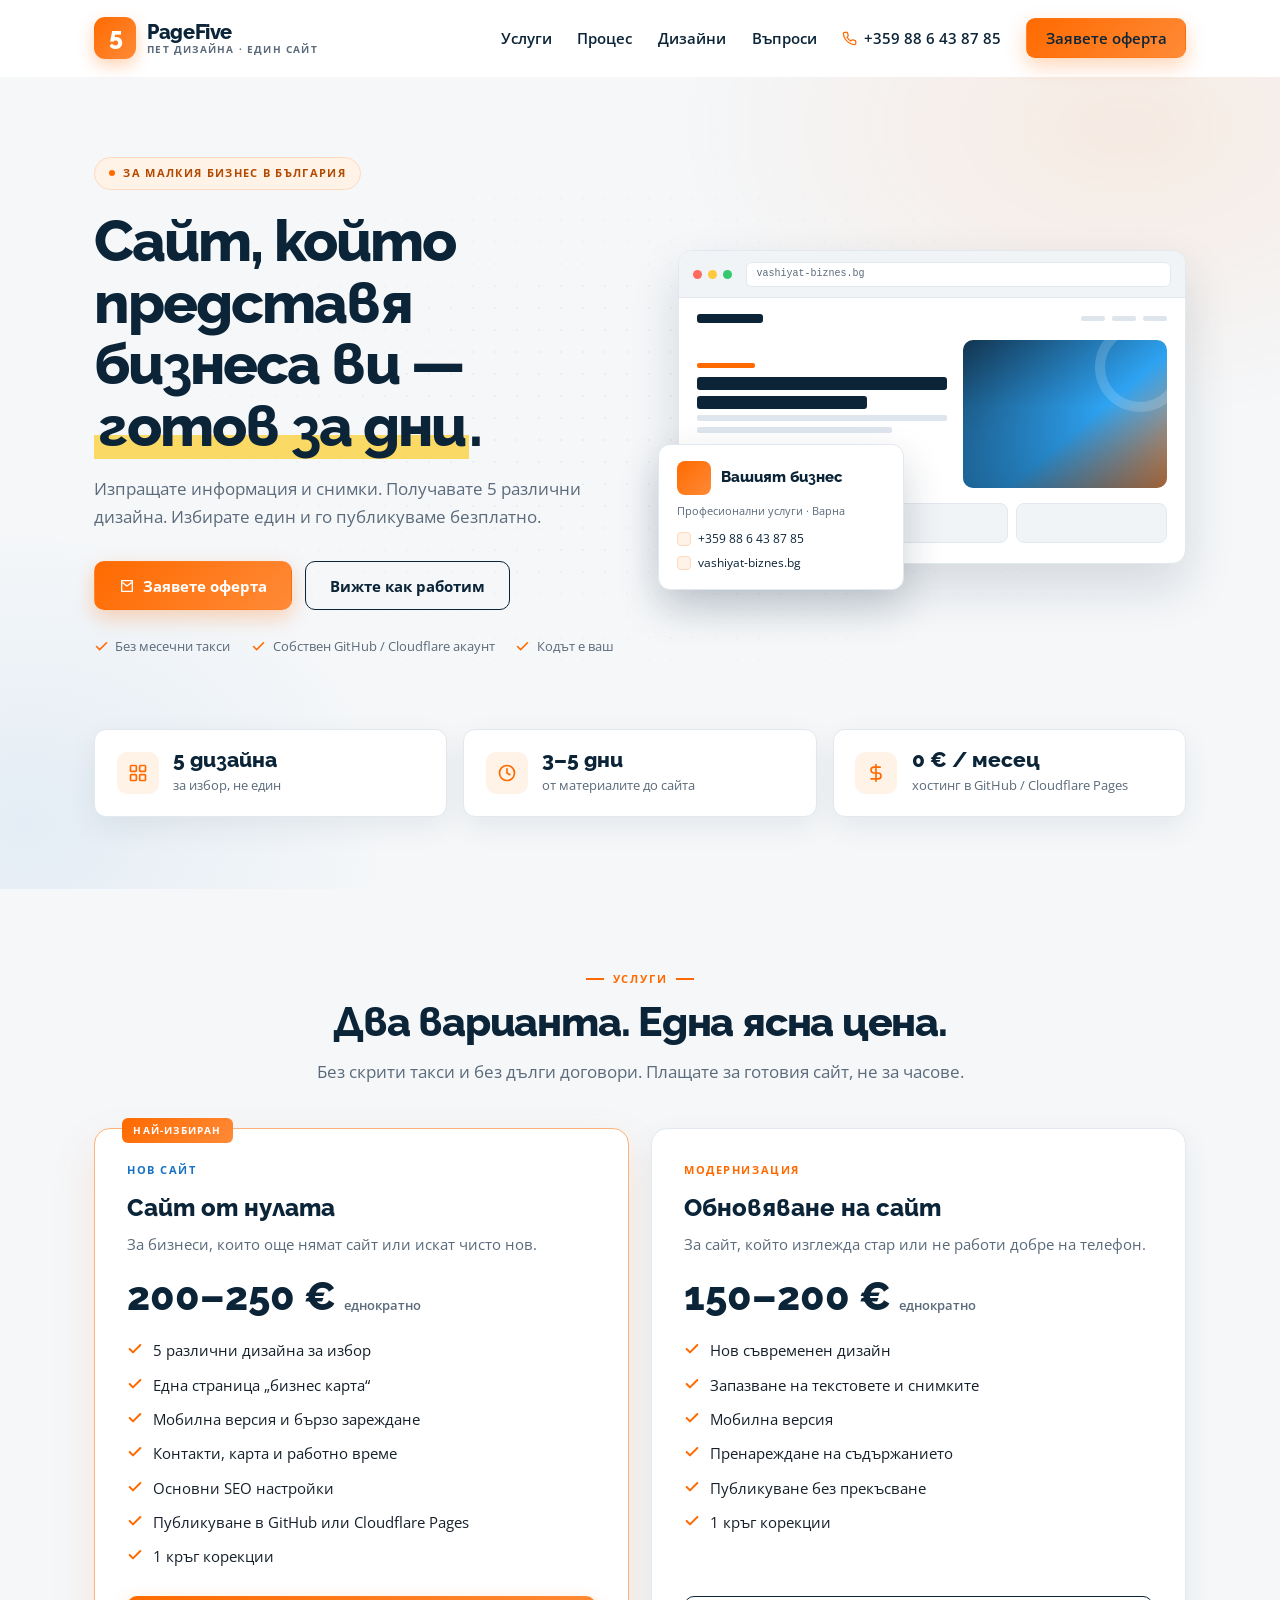
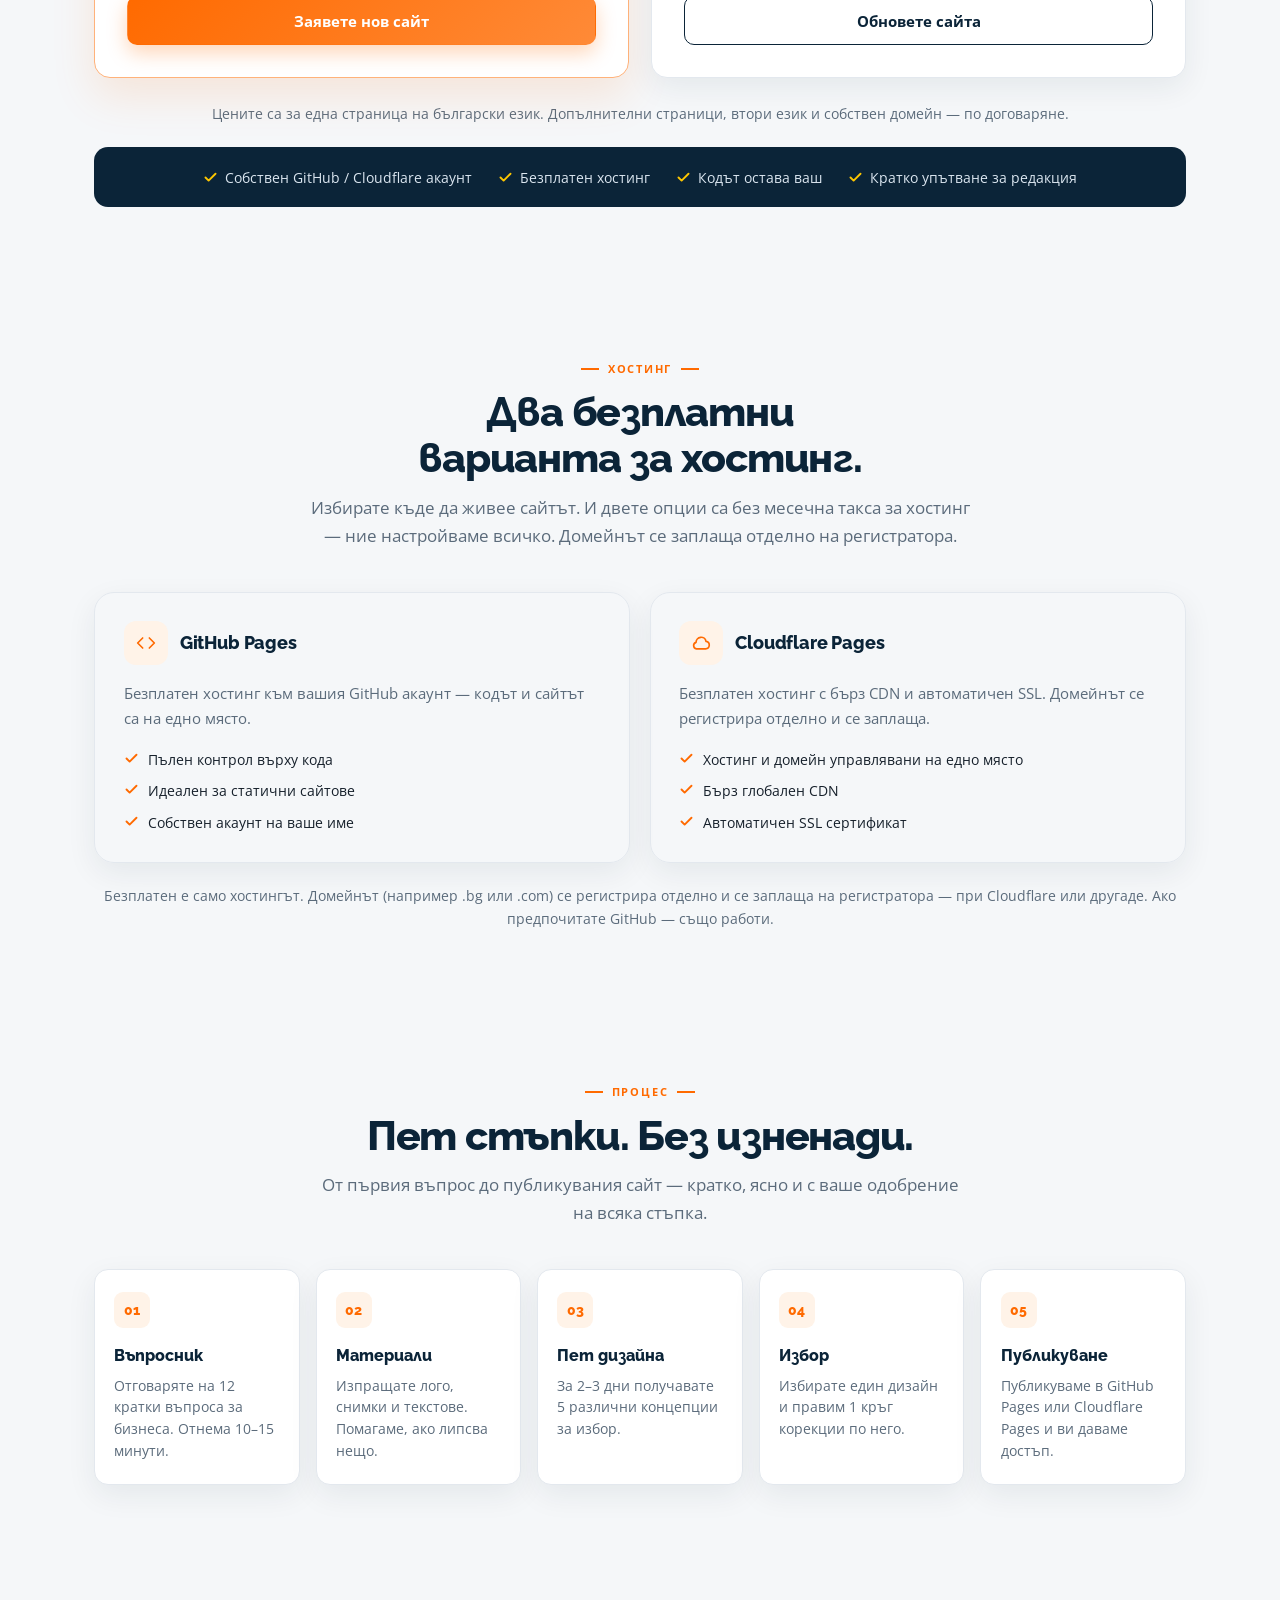
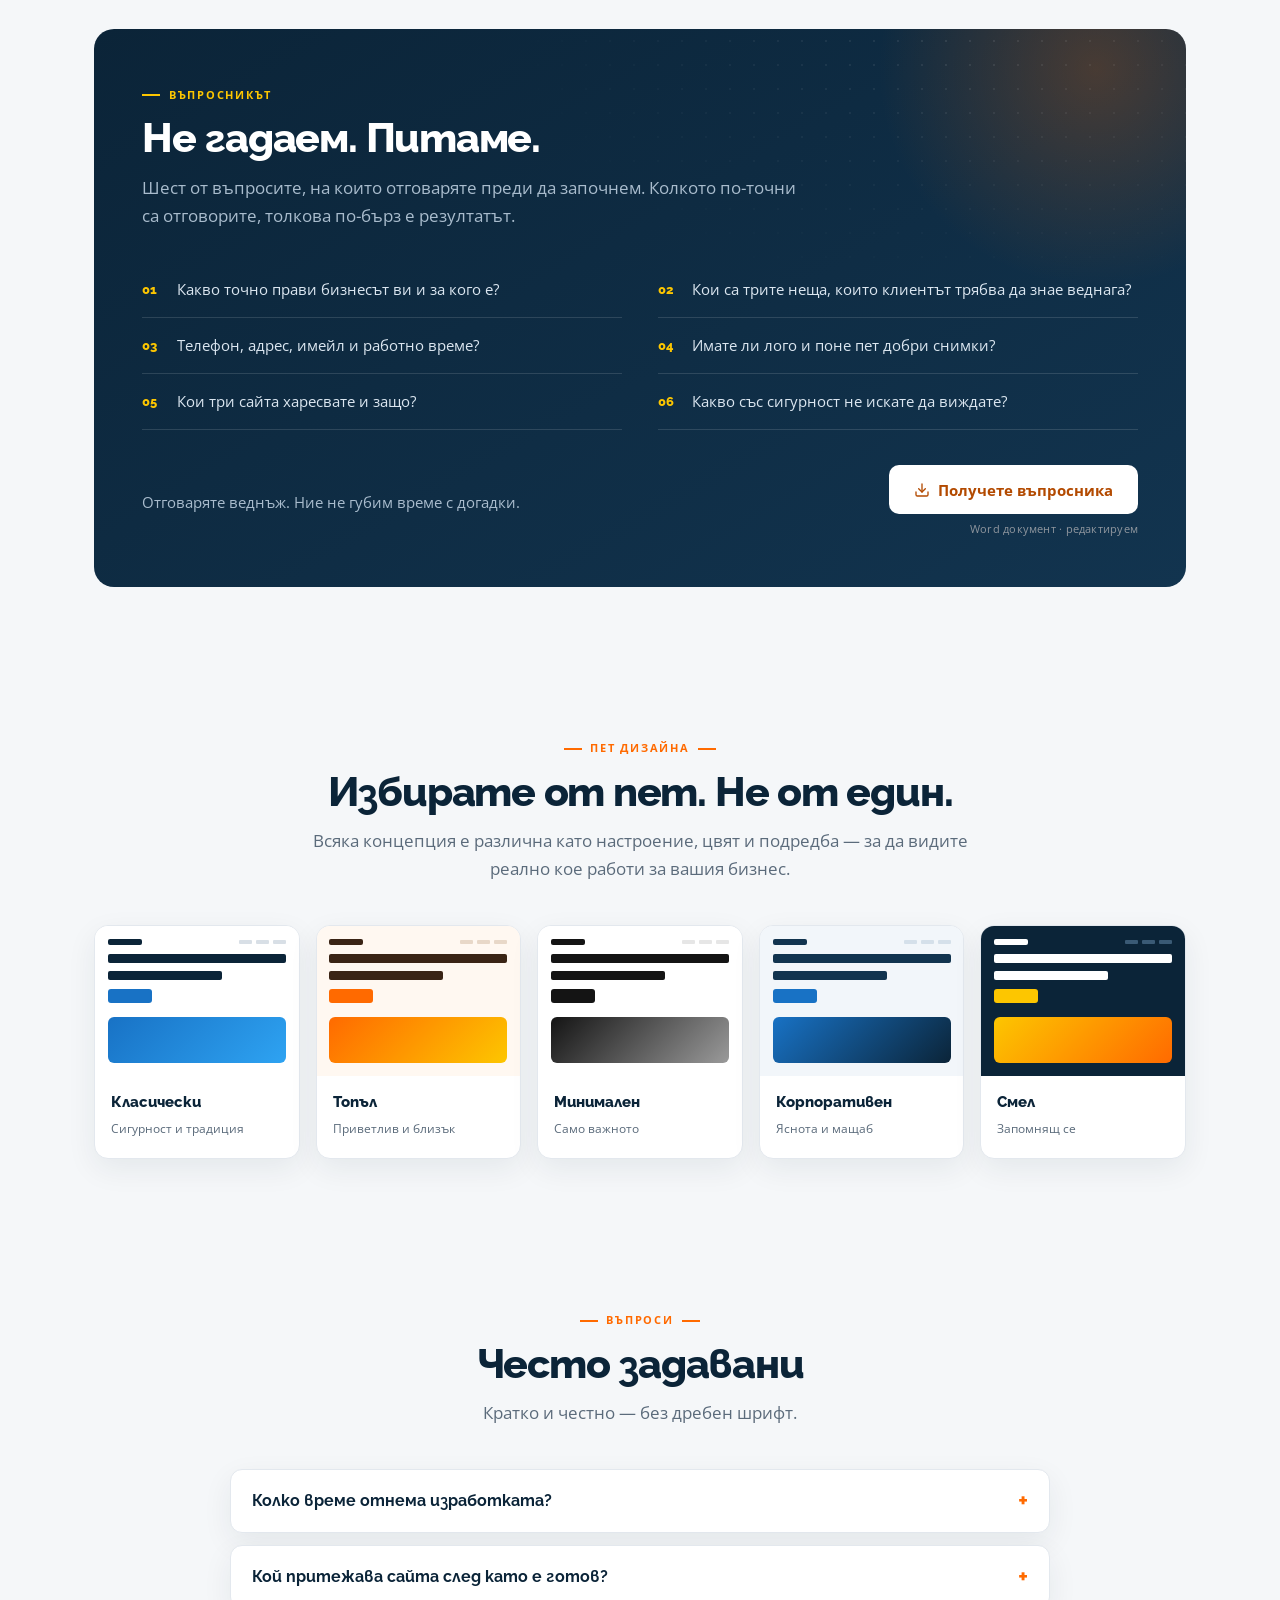
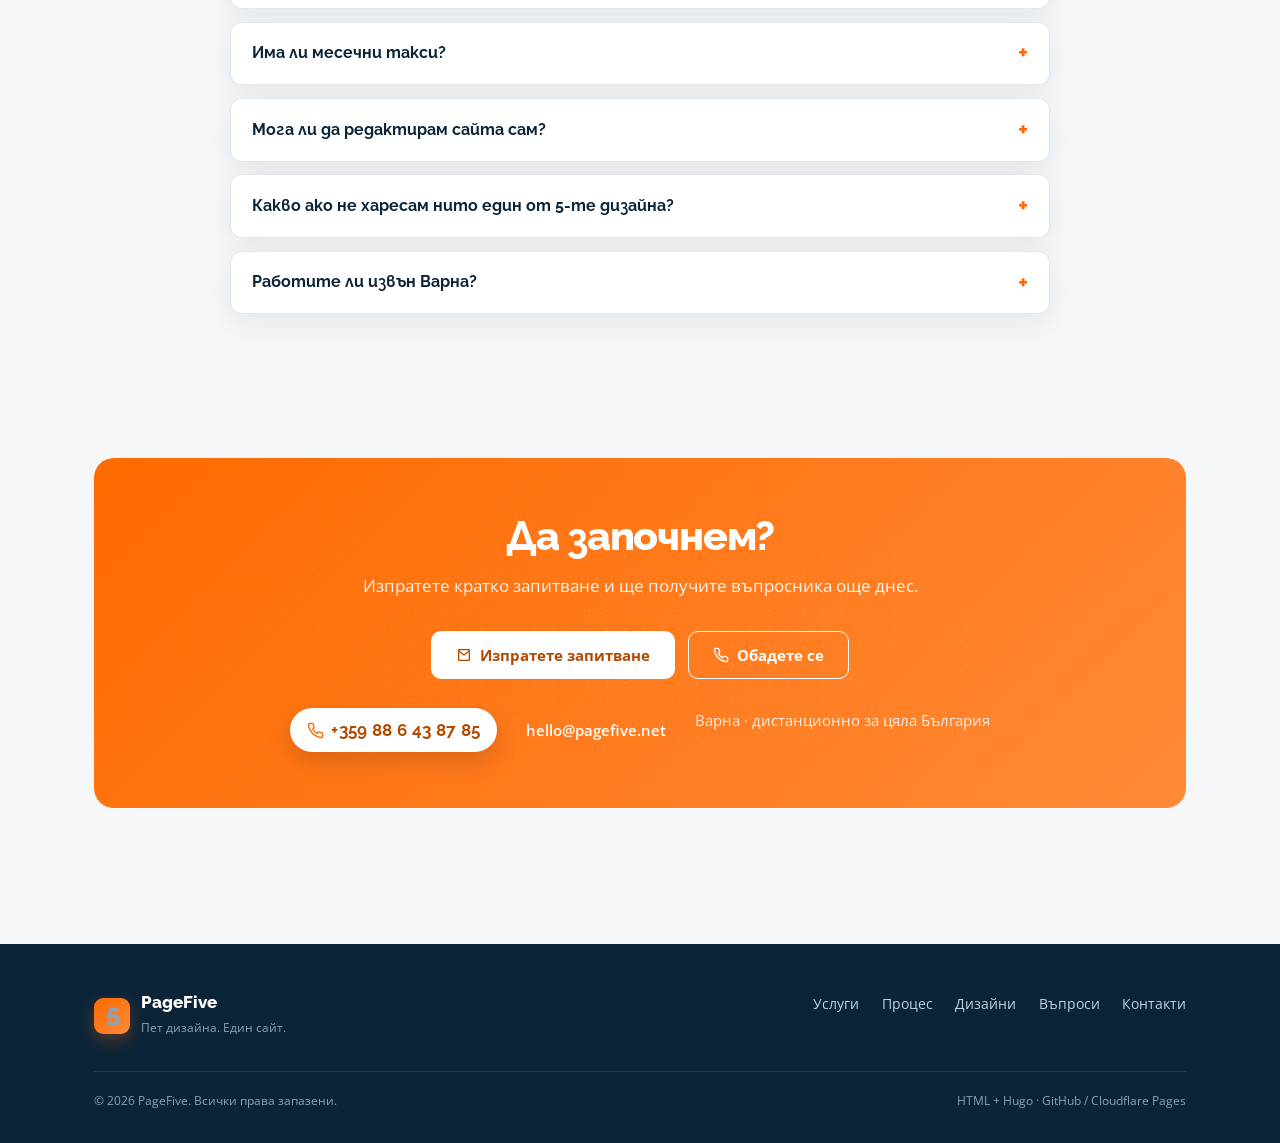
==== commit 0e326855: "Self-host fonts and preload them to prevent fallback flash" ====
--- a/index.html
+++ b/index.html
@@ -24,9 +24,11 @@
     <meta name="twitter:image" content="https://pagefive.net/assets/og-image.png">
     <meta name="twitter:image:alt" content="PageFive — Пет дизайна. Един сайт. Бизнес сайт за малкия бизнес, готов за 3–5 дни.">
     <link rel="canonical" href="https://pagefive.net/">
-    <link rel="preconnect" href="https://fonts.googleapis.com">
-    <link rel="preconnect" href="https://fonts.gstatic.com" crossorigin>
-    <link href="https://fonts.googleapis.com/css2?family=Open+Sans:wght@400;500;600;700&family=Raleway:wght@600;700;800&display=swap" rel="stylesheet">
+    <link rel="preload" href="assets/fonts/opensans-cyrillic.woff2" as="font" type="font/woff2" crossorigin>
+    <link rel="preload" href="assets/fonts/opensans-latin.woff2" as="font" type="font/woff2" crossorigin>
+    <link rel="preload" href="assets/fonts/raleway-cyrillic.woff2" as="font" type="font/woff2" crossorigin>
+    <link rel="preload" href="assets/fonts/raleway-latin.woff2" as="font" type="font/woff2" crossorigin>
+    <link rel="stylesheet" href="assets/fonts.css">
     <style>
         :root {
             --navy: #0b2438;
--- a/assets/fonts.css
+++ b/assets/fonts.css
@@ -0,0 +1,32 @@
+@font-face {
+  font-family: 'Open Sans';
+  font-style: normal;
+  font-weight: 400 700;
+  font-display: block;
+  src: url('fonts/opensans-cyrillic.woff2') format('woff2');
+  unicode-range: U+0301, U+0400-045F, U+0490-0491, U+04B0-04B1, U+2116;
+}
+@font-face {
+  font-family: 'Open Sans';
+  font-style: normal;
+  font-weight: 400 700;
+  font-display: block;
+  src: url('fonts/opensans-latin.woff2') format('woff2');
+  unicode-range: U+0000-00FF, U+0131, U+0152-0153, U+02BB-02BC, U+02C6, U+02DA, U+02DC, U+0304, U+0308, U+0329, U+2000-206F, U+20AC, U+2122, U+2191, U+2193, U+2212, U+2215, U+FEFF, U+FFFD;
+}
+@font-face {
+  font-family: 'Raleway';
+  font-style: normal;
+  font-weight: 600 800;
+  font-display: block;
+  src: url('fonts/raleway-cyrillic.woff2') format('woff2');
+  unicode-range: U+0301, U+0400-045F, U+0490-0491, U+04B0-04B1, U+2116;
+}
+@font-face {
+  font-family: 'Raleway';
+  font-style: normal;
+  font-weight: 600 800;
+  font-display: block;
+  src: url('fonts/raleway-latin.woff2') format('woff2');
+  unicode-range: U+0000-00FF, U+0131, U+0152-0153, U+02BB-02BC, U+02C6, U+02DA, U+02DC, U+0304, U+0308, U+0329, U+2000-206F, U+20AC, U+2122, U+2191, U+2193, U+2212, U+2215, U+FEFF, U+FFFD;
+}
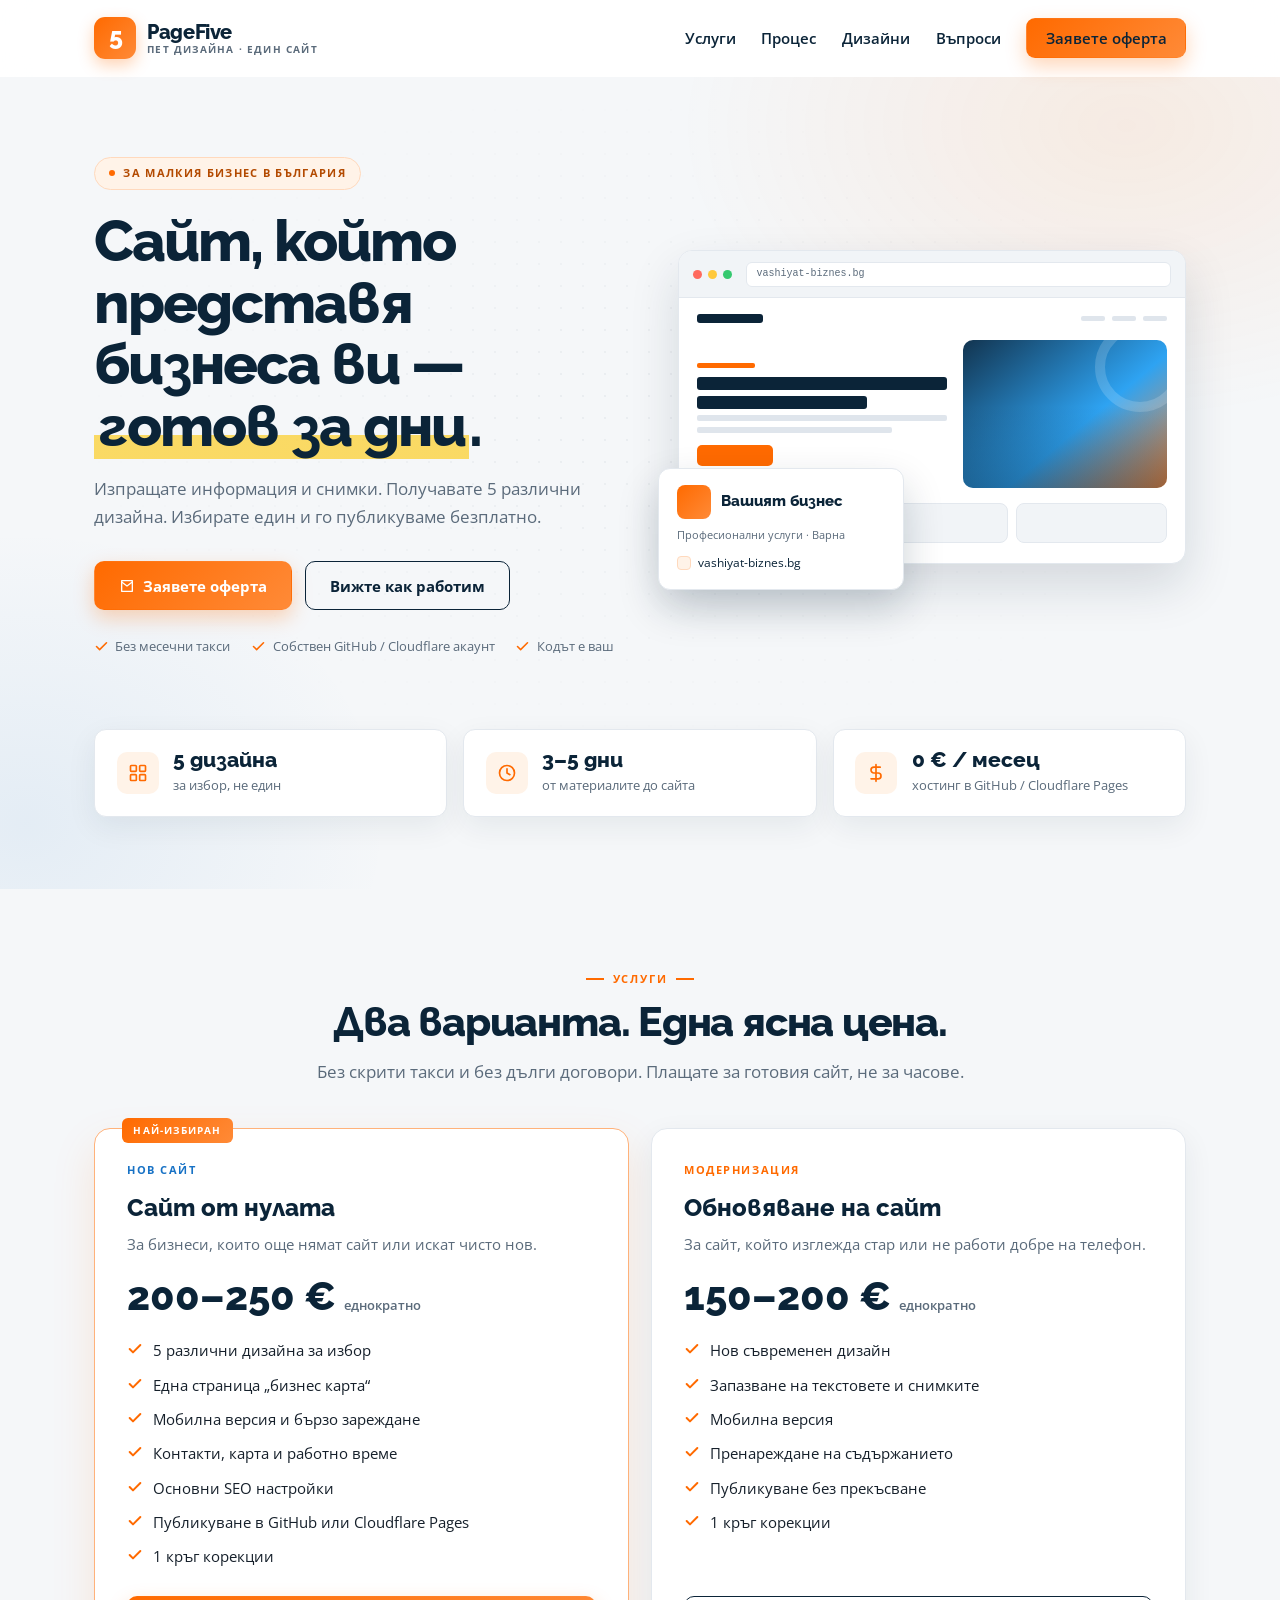
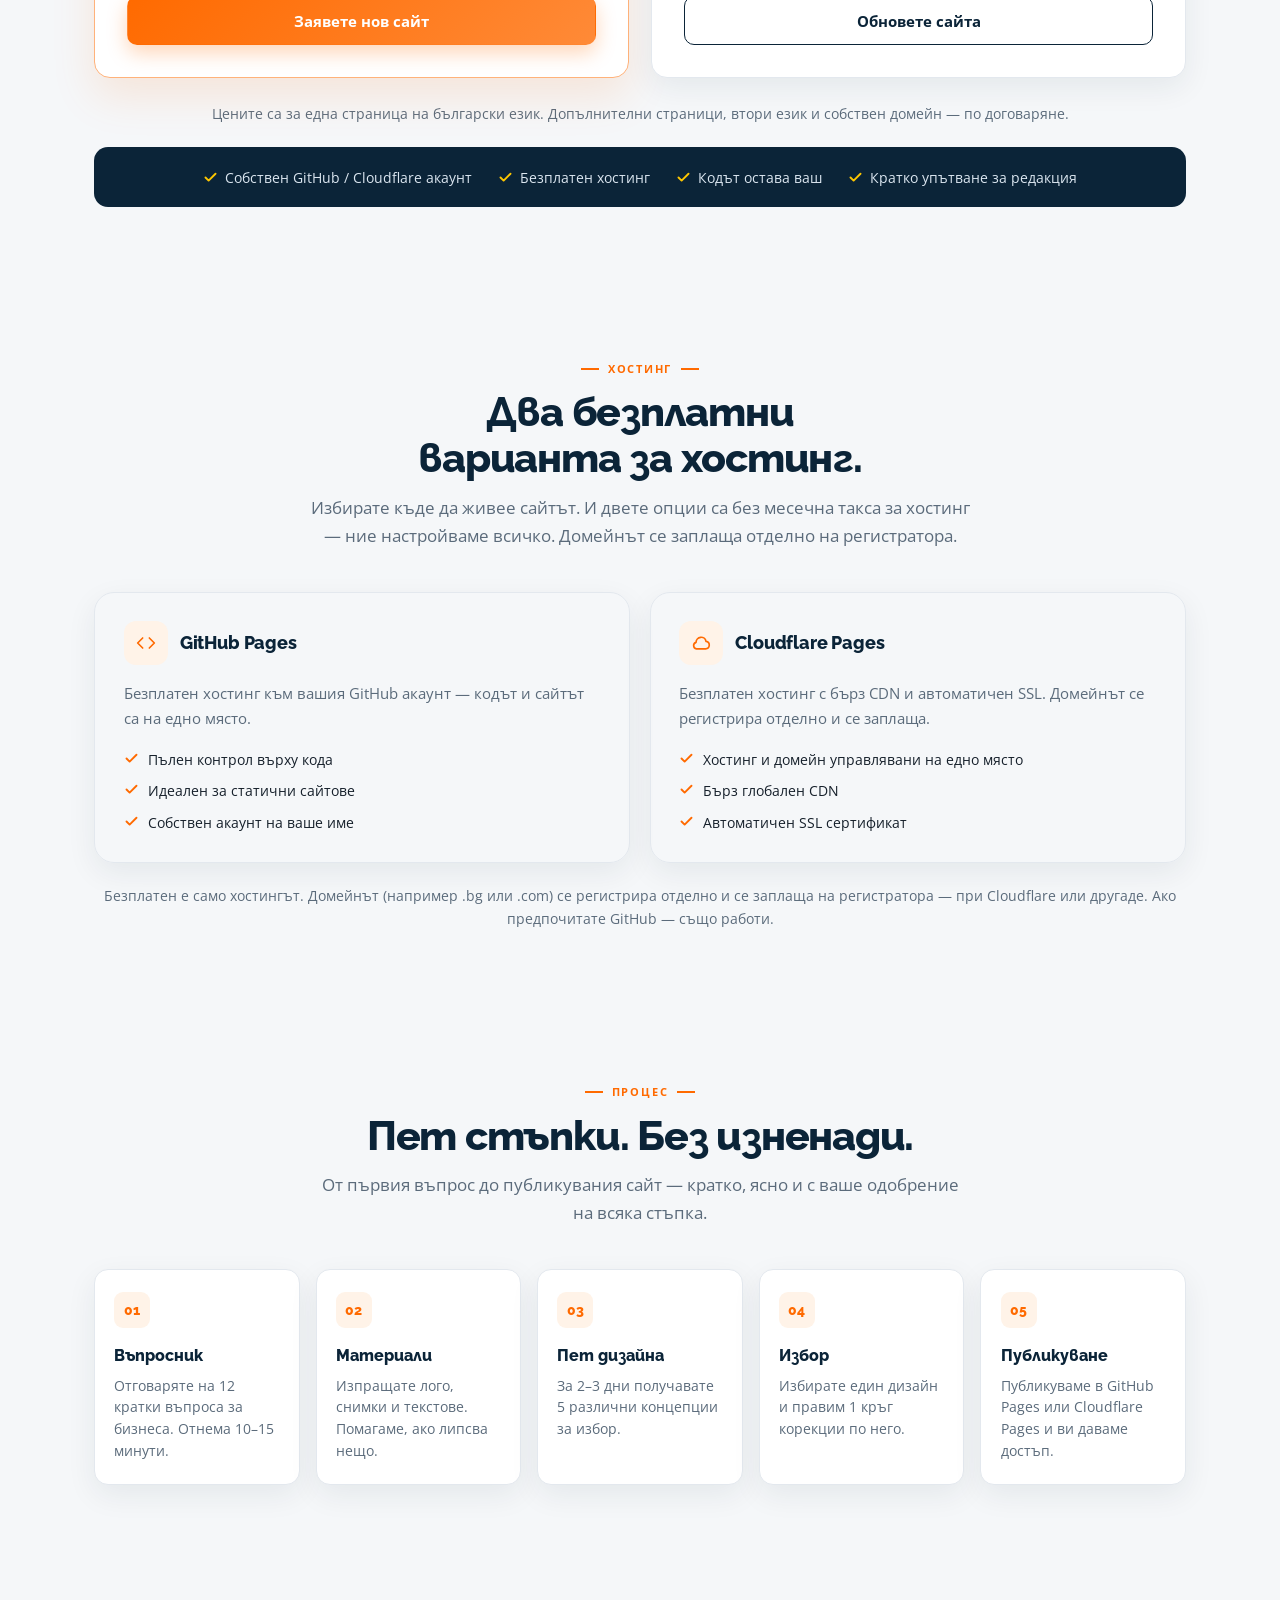
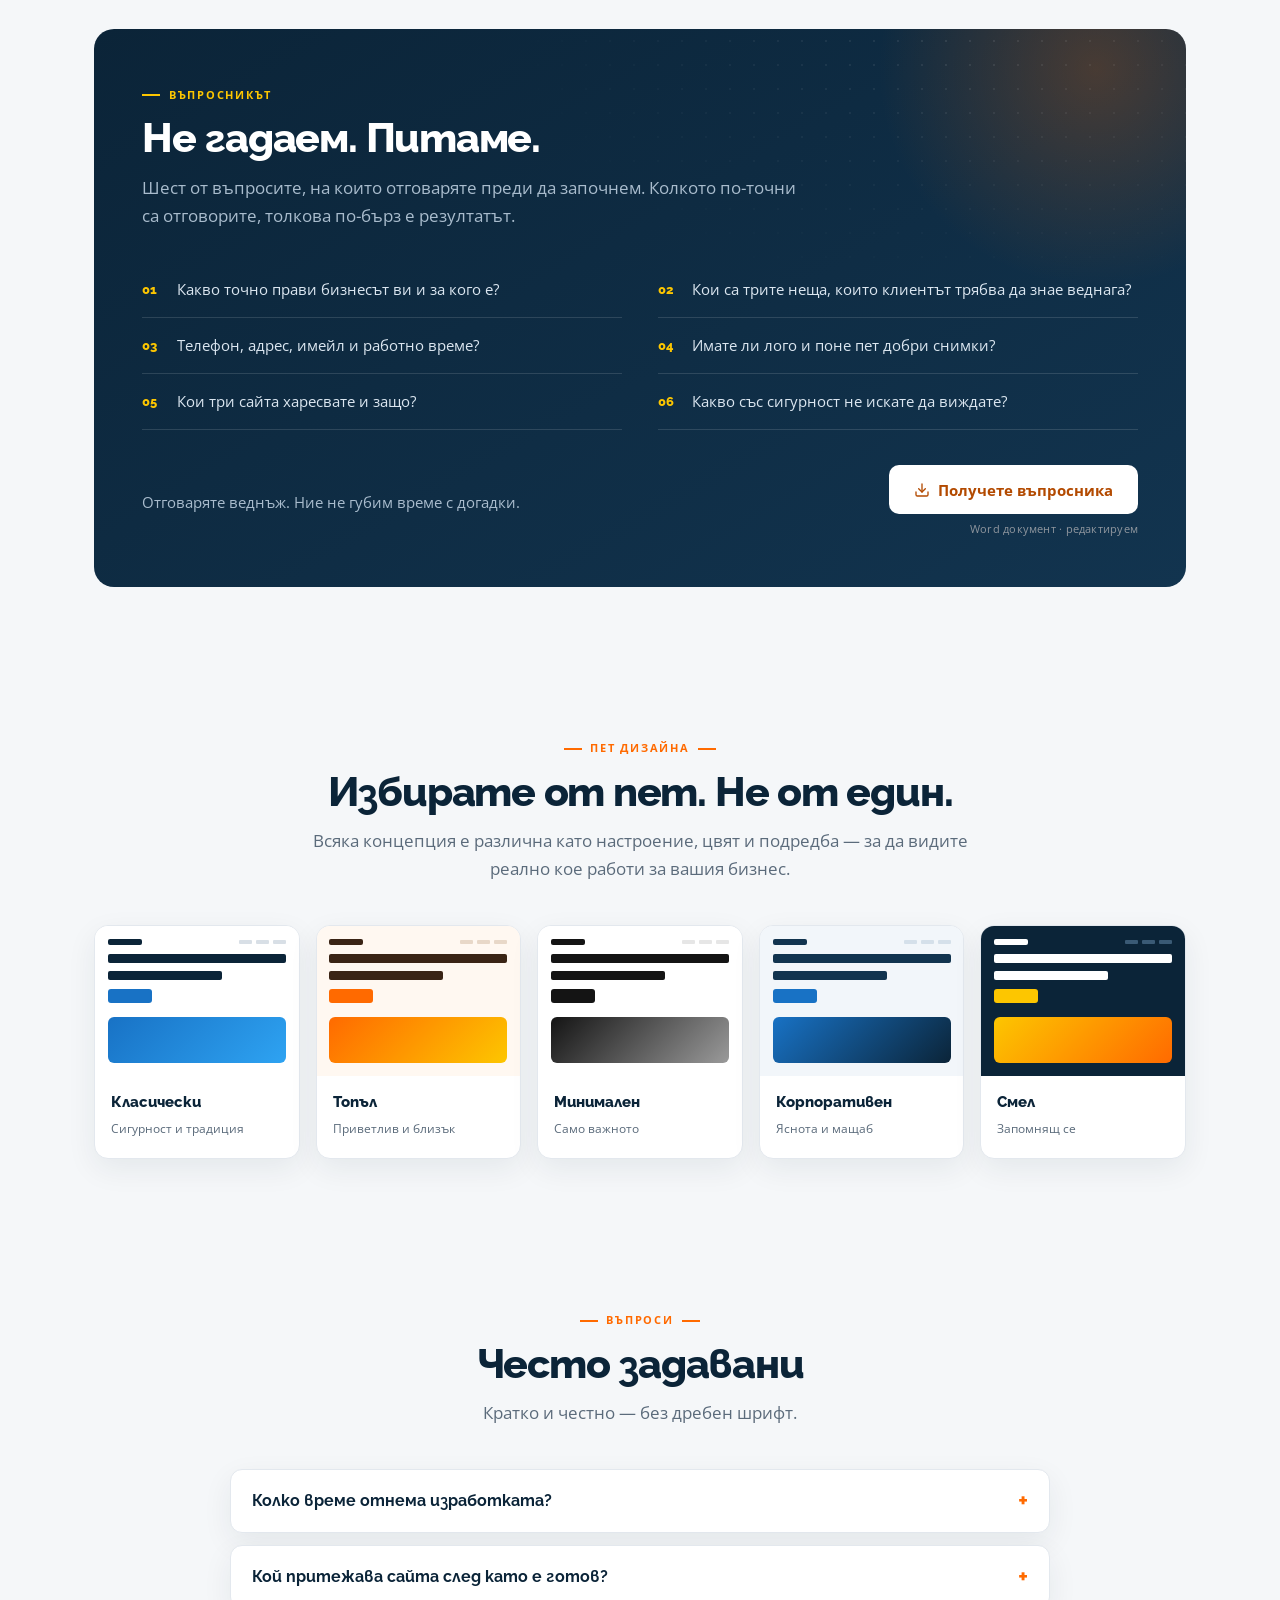
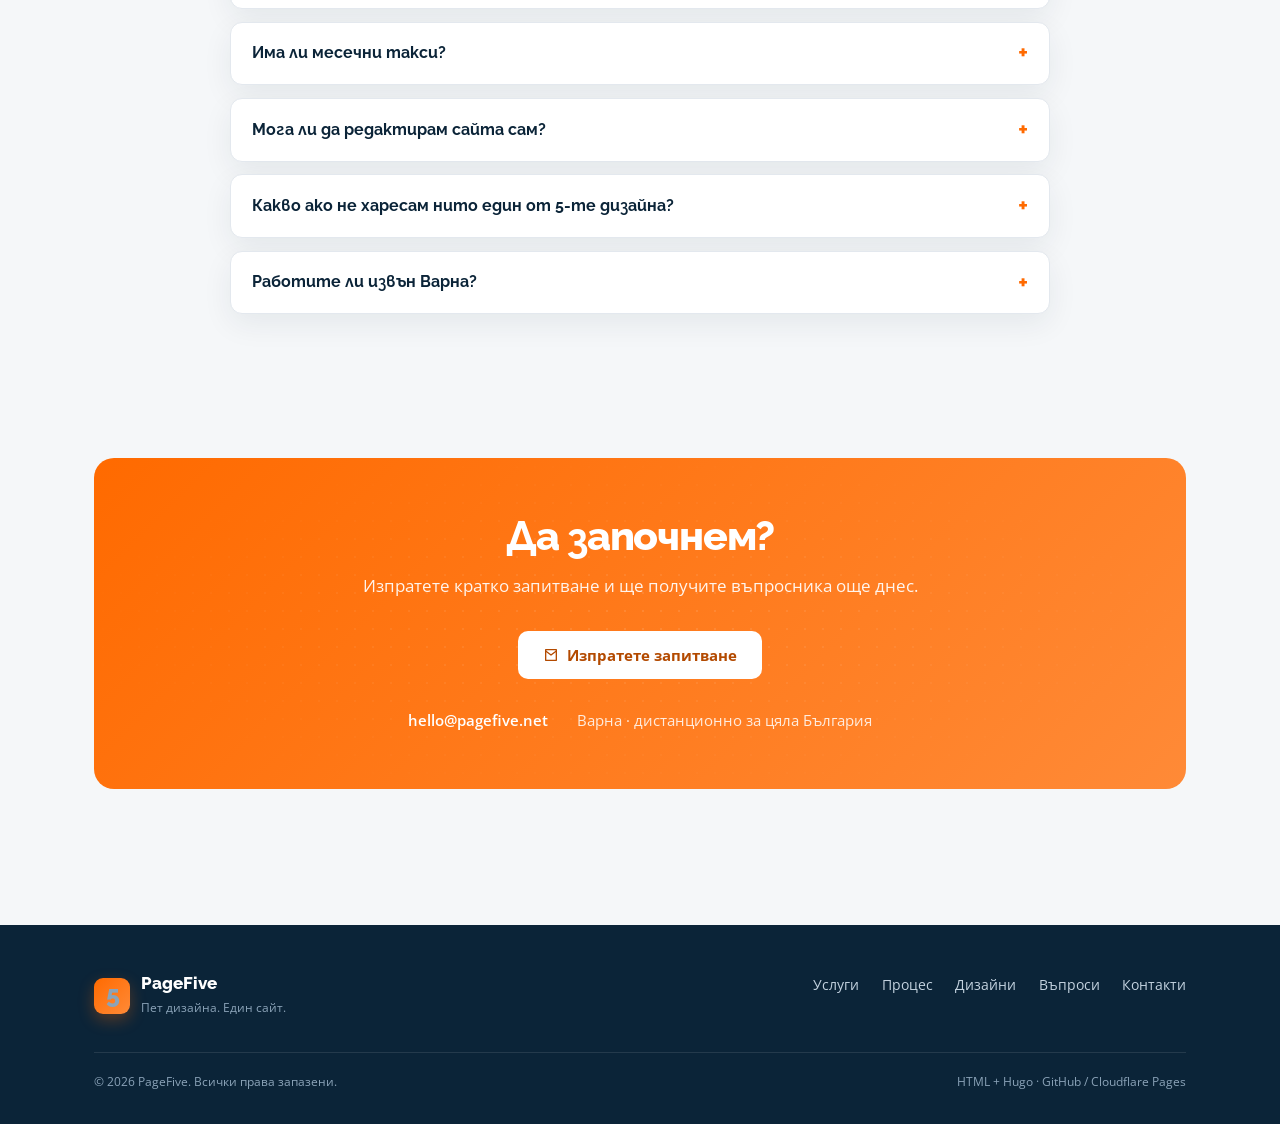
==== commit 30c2198e: "Remove phone number for now" ====
--- a/index.html
+++ b/index.html
@@ -211,15 +211,6 @@
         .nav-links a:hover::after { width: 100%; }
         .nav-links .nav-cta { padding: 0.65rem 1.15rem; border-radius: 9px; }
         .nav-links .nav-cta::after { display: none; }
-        .nav-links .nav-phone {
-            display: inline-flex;
-            align-items: center;
-            gap: 0.4rem;
-            font-variant-numeric: tabular-nums;
-            white-space: nowrap;
-        }
-        .nav-links .nav-phone svg { color: var(--orange); flex-shrink: 0; }
-
         /* ---------- Hero ---------- */
         .hero {
             position: relative;
@@ -933,26 +924,6 @@
             gap: 0.45rem;
         }
         .contact-row a:hover { text-decoration: underline; }
-        .contact-row .phone-link {
-            padding: 0.5rem 1.05rem;
-            border-radius: 999px;
-            background: #fff;
-            color: #b34a00;
-            font-family: var(--font-head);
-            font-size: 1.0625rem;
-            font-weight: 700;
-            letter-spacing: 0.02em;
-            font-variant-numeric: tabular-nums;
-            box-shadow: 0 10px 24px rgba(0, 0, 0, 0.14);
-            transition: transform 0.2s ease, box-shadow 0.2s ease, background 0.2s ease;
-        }
-        .contact-row .phone-link svg { color: var(--orange); }
-        .contact-row .phone-link:hover {
-            text-decoration: none;
-            background: #fff7f2;
-            transform: translateY(-2px);
-            box-shadow: 0 14px 30px rgba(0, 0, 0, 0.2);
-        }
 
         /* ---------- Footer ---------- */
         footer {
@@ -1065,10 +1036,6 @@
                 <a href="#process">Процес</a>
                 <a href="#designs">Дизайни</a>
                 <a href="#faq">Въпроси</a>
-                <a href="tel:+359886438785" class="nav-phone">
-                    <svg width="15" height="15" viewBox="0 0 24 24" fill="none" stroke="currentColor" stroke-width="2" stroke-linecap="round" stroke-linejoin="round"><path d="M22 16.92v3a2 2 0 0 1-2.18 2 19.79 19.79 0 0 1-8.63-3.07 19.5 19.5 0 0 1-6-6 19.79 19.79 0 0 1-3.07-8.67A2 2 0 0 1 4.11 2h3a2 2 0 0 1 2 1.72 12.84 12.84 0 0 0 .7 2.81 2 2 0 0 1-.45 2.11L8.09 9.91a16 16 0 0 0 6 6l1.27-1.27a2 2 0 0 1 2.11-.45 12.84 12.84 0 0 0 2.81.7A2 2 0 0 1 22 16.92z"></path></svg>
-                    +359 88 6 43 87 85
-                </a>
                 <a href="#contact" class="btn btn-orange btn-sm nav-cta">Заявете оферта</a>
             </div>
         </div>
@@ -1135,7 +1102,6 @@
                             <div class="bc-name">Вашият бизнес</div>
                         </div>
                         <div class="bc-role">Професионални услуги · Варна</div>
-                        <div class="bc-row"><i></i> +359 88 6 43 87 85</div>
                         <div class="bc-row"><i></i> vashiyat-biznes.bg</div>
                     </div>
                 </div>
@@ -1427,16 +1393,8 @@
                             <svg width="16" height="16" viewBox="0 0 24 24" fill="none" stroke="currentColor" stroke-width="2" stroke-linecap="round" stroke-linejoin="round"><path d="M4 4h16v16H4z"></path><path d="m4 6 8 6 8-6"></path></svg>
                             Изпратете запитване
                         </a>
-                        <a href="tel:+359886438785" class="btn btn-outline" style="border-color: #fff; color: #fff;">
-                            <svg width="16" height="16" viewBox="0 0 24 24" fill="none" stroke="currentColor" stroke-width="2" stroke-linecap="round" stroke-linejoin="round"><path d="M22 16.92v3a2 2 0 0 1-2.18 2 19.79 19.79 0 0 1-8.63-3.07 19.5 19.5 0 0 1-6-6 19.79 19.79 0 0 1-3.07-8.67A2 2 0 0 1 4.11 2h3a2 2 0 0 1 2 1.72 12.84 12.84 0 0 0 .7 2.81 2 2 0 0 1-.45 2.11L8.09 9.91a16 16 0 0 0 6 6l1.27-1.27a2 2 0 0 1 2.11-.45 12.84 12.84 0 0 0 2.81.7A2 2 0 0 1 22 16.92z"></path></svg>
-                            Обадете се
-                        </a>
                     </div>
                     <div class="contact-row">
-                        <a class="phone-link" href="tel:+359886438785">
-                            <svg width="17" height="17" viewBox="0 0 24 24" fill="none" stroke="currentColor" stroke-width="2" stroke-linecap="round" stroke-linejoin="round"><path d="M22 16.92v3a2 2 0 0 1-2.18 2 19.79 19.79 0 0 1-8.63-3.07 19.5 19.5 0 0 1-6-6 19.79 19.79 0 0 1-3.07-8.67A2 2 0 0 1 4.11 2h3a2 2 0 0 1 2 1.72 12.84 12.84 0 0 0 .7 2.81 2 2 0 0 1-.45 2.11L8.09 9.91a16 16 0 0 0 6 6l1.27-1.27a2 2 0 0 1 2.11-.45 12.84 12.84 0 0 0 2.81.7A2 2 0 0 1 22 16.92z"></path></svg>
-                            +359 88 6 43 87 85
-                        </a>
                         <a href="mailto:hello@pagefive.net">hello@pagefive.net</a>
                         <span style="color: rgba(255,255,255,.85);">Варна · дистанционно за цяла България</span>
                     </div>
@@ -1488,8 +1446,7 @@
             "addressLocality": "Варна",
             "addressCountry": "BG"
         },
-        "email": "hello@pagefive.net",
-        "telephone": "+359886438785"
+        "email": "hello@pagefive.net"
     }
     </script>
 </body>
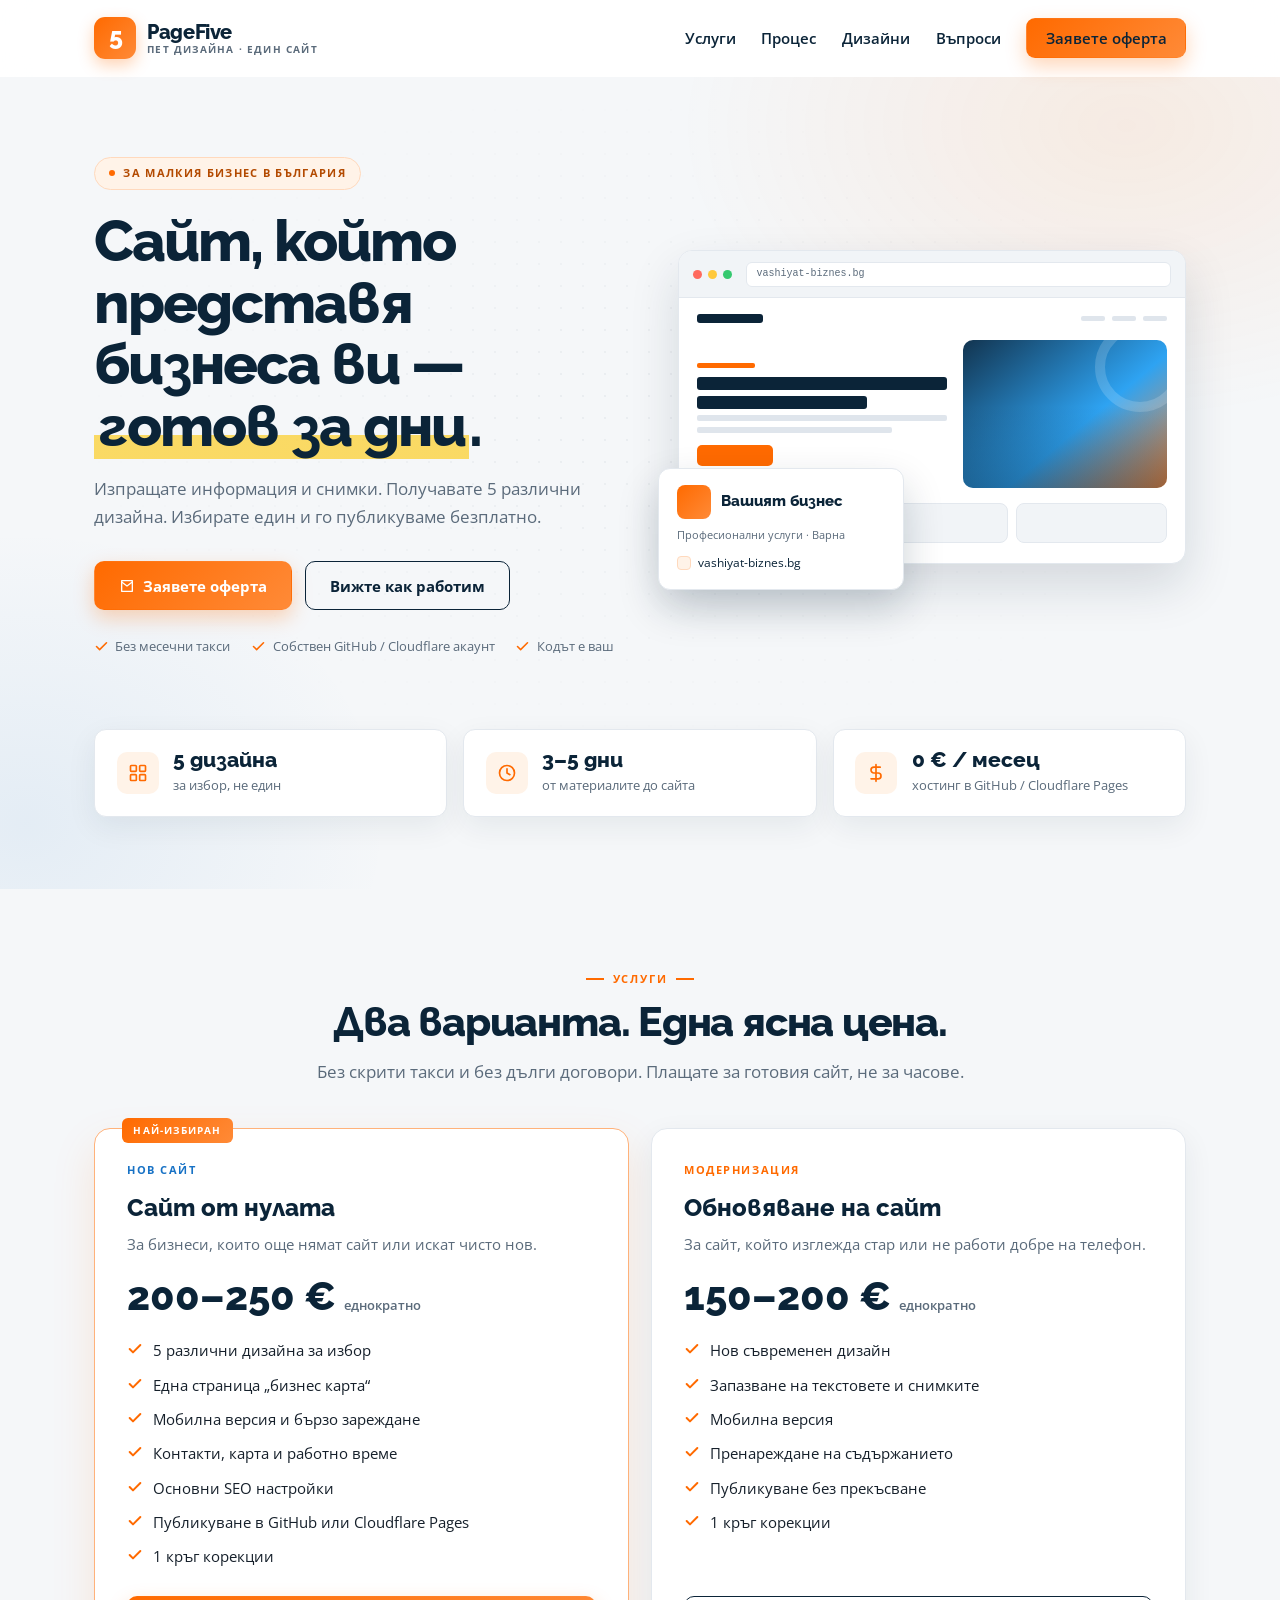
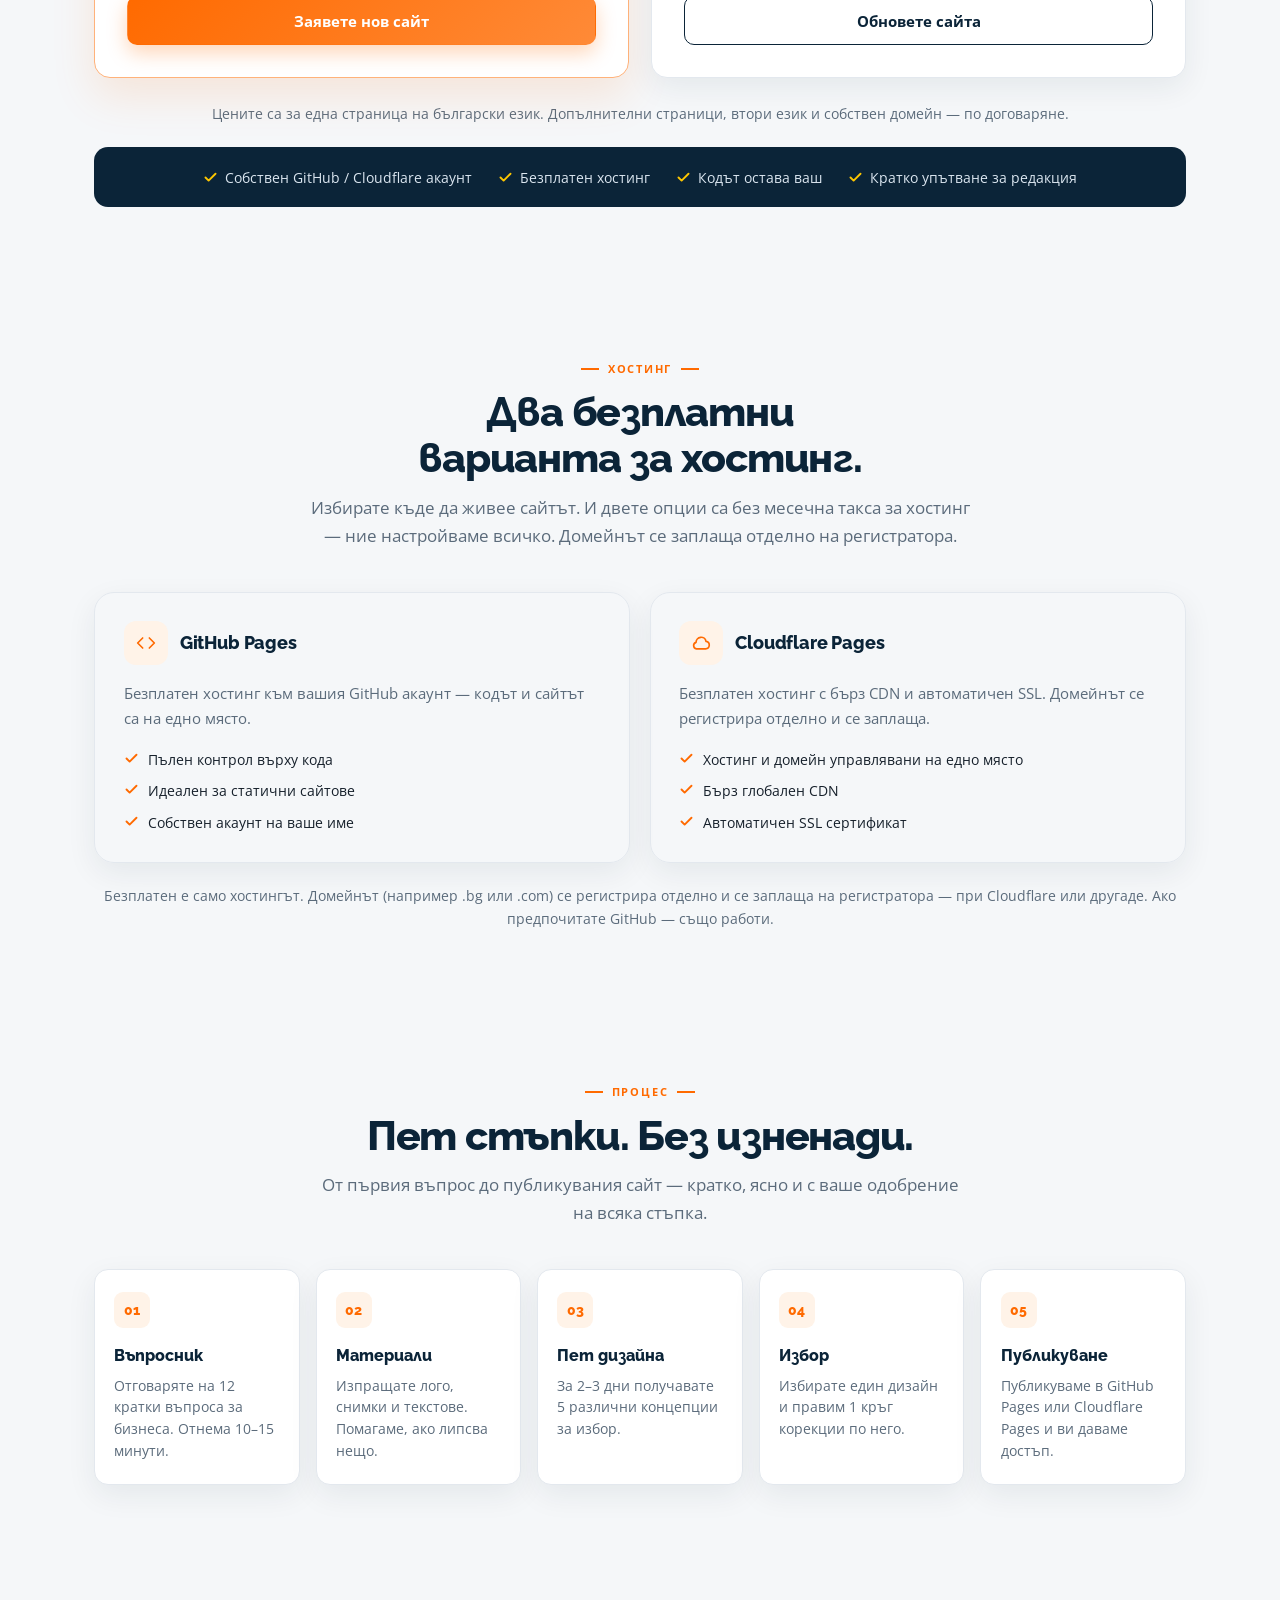
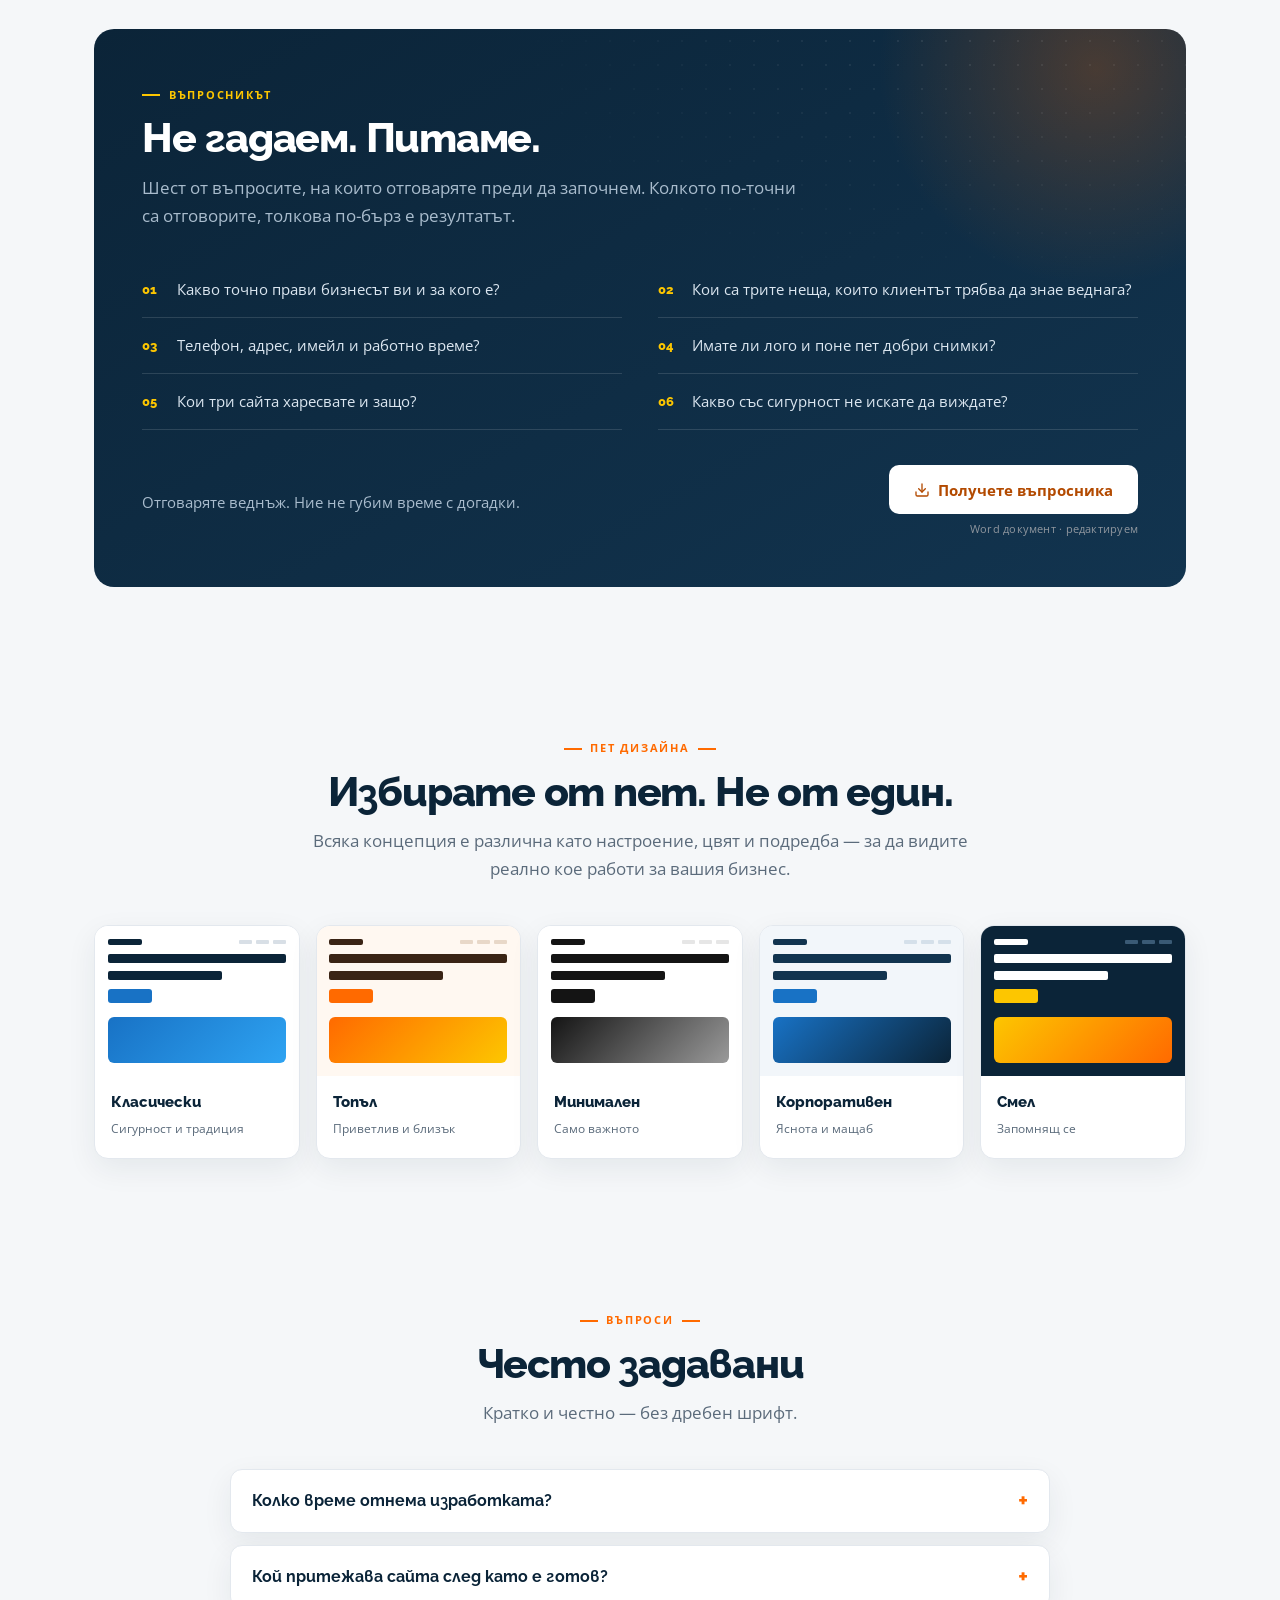
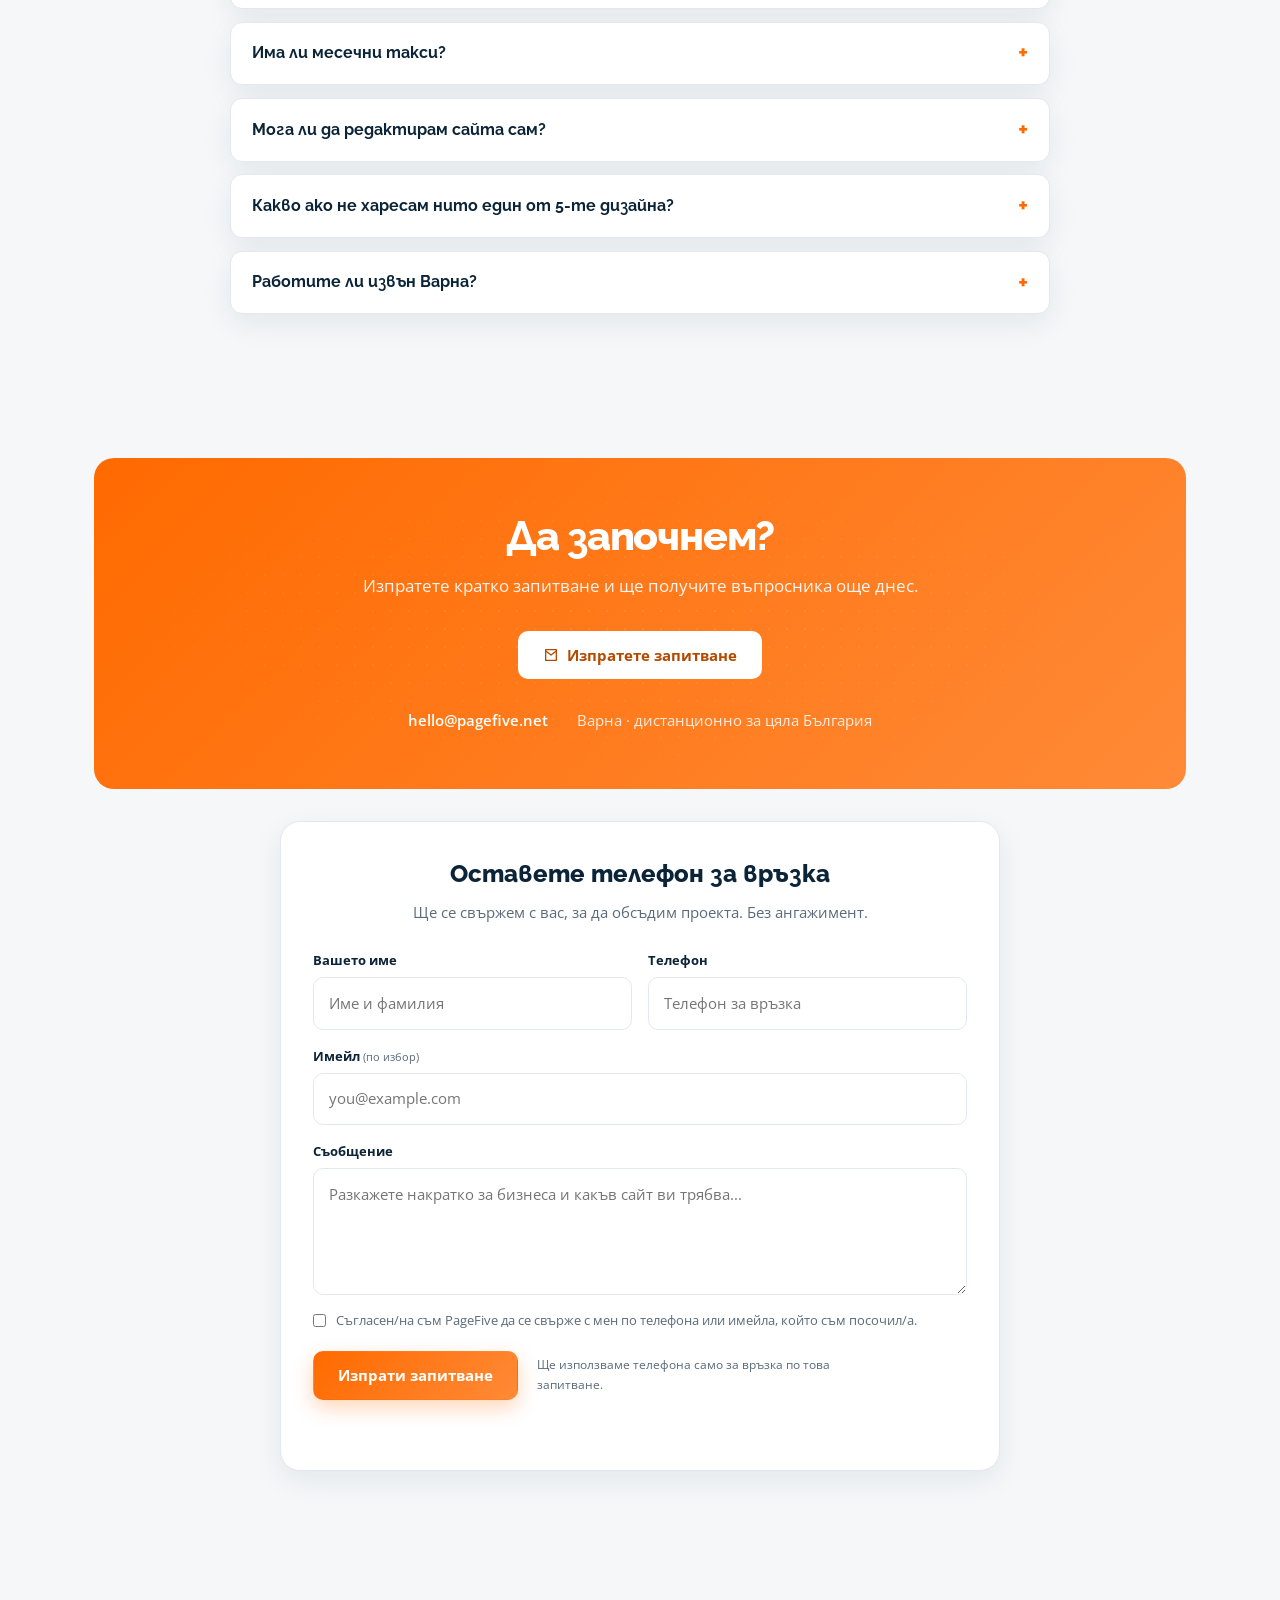
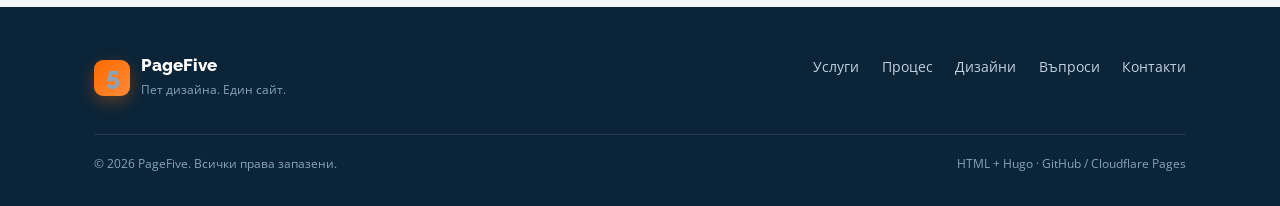
==== commit f71e996b: "Add Web3Forms contact form" ====
--- a/index.html
+++ b/index.html
@@ -925,6 +925,81 @@
         }
         .contact-row a:hover { text-decoration: underline; }
 
+        .contact-form-wrap {
+            max-width: 720px;
+            margin: 2rem auto 0;
+            padding: 2rem;
+            background: var(--white);
+            border: 1px solid var(--line);
+            border-radius: 20px;
+            box-shadow: var(--shadow);
+            text-align: left;
+        }
+        .contact-form-head { text-align: center; margin-bottom: 1.6rem; }
+        .contact-form-head h3 {
+            font-family: var(--font-head);
+            font-size: 1.5rem;
+            font-weight: 800;
+            color: var(--navy);
+            margin-bottom: 0.4rem;
+        }
+        .contact-form-head p { color: var(--muted); font-size: 0.9375rem; }
+        .contact-form { display: grid; gap: 1rem; }
+        .form-grid { display: grid; grid-template-columns: 1fr 1fr; gap: 1rem; }
+        .form-field {
+            display: grid;
+            gap: 0.35rem;
+            font-size: 0.8125rem;
+            font-weight: 700;
+            color: var(--navy);
+        }
+        .form-field small { font-weight: 400; color: var(--muted); }
+        .form-field input,
+        .form-field textarea {
+            width: 100%;
+            font: inherit;
+            font-weight: 400;
+            font-size: 0.9375rem;
+            color: var(--ink);
+            background: var(--white);
+            border: 1px solid var(--line);
+            border-radius: 10px;
+            padding: 0.8rem 0.95rem;
+            transition: border-color 0.2s ease, box-shadow 0.2s ease;
+        }
+        .form-field input:focus,
+        .form-field textarea:focus {
+            outline: none;
+            border-color: var(--orange);
+            box-shadow: 0 0 0 3px rgba(255, 106, 0, 0.12);
+        }
+        .form-field textarea { resize: vertical; min-height: 120px; }
+        .form-consent {
+            display: flex;
+            align-items: flex-start;
+            gap: 0.6rem;
+            font-size: 0.8125rem;
+            color: var(--muted);
+            line-height: 1.5;
+        }
+        .form-consent input { margin-top: 0.2rem; accent-color: var(--orange); }
+        .form-actions {
+            display: flex;
+            flex-wrap: wrap;
+            align-items: center;
+            gap: 0.8rem 1.2rem;
+            margin-top: 0.3rem;
+        }
+        .form-note { font-size: 0.75rem; color: var(--muted); max-width: 320px; }
+        .form-status { min-height: 1.2rem; font-size: 0.875rem; margin-top: 0.2rem; }
+        .form-status.success { color: #1a7f4b; }
+        .form-status.error { color: #b42318; }
+        .form-honeypot { display: none; }
+        @media (max-width: 640px) {
+            .form-grid { grid-template-columns: 1fr; }
+            .contact-form-wrap { padding: 1.5rem; }
+        }
+
         /* ---------- Footer ---------- */
         footer {
             background: var(--navy);
@@ -1399,6 +1474,46 @@
                         <span style="color: rgba(255,255,255,.85);">Варна · дистанционно за цяла България</span>
                     </div>
                 </div>
+
+                <div class="contact-form-wrap reveal">
+                    <div class="contact-form-head">
+                        <h3>Оставете телефон за връзка</h3>
+                        <p>Ще се свържем с вас, за да обсъдим проекта. Без ангажимент.</p>
+                    </div>
+                    <form id="contactForm" class="contact-form" action="https://api.web3forms.com/submit" method="POST">
+                        <input type="hidden" name="access_key" value="d37e4169-919a-47c9-b51e-48b235795aa7">
+                        <input type="hidden" name="subject" value="Ново запитване от pagefive.net">
+                        <input type="hidden" name="from_name" value="PageFive">
+                        <input type="checkbox" name="botcheck" class="form-honeypot" tabindex="-1" autocomplete="off">
+                        <div class="form-grid">
+                            <label class="form-field">
+                                <span>Вашето име</span>
+                                <input type="text" name="name" autocomplete="name" required placeholder="Име и фамилия">
+                            </label>
+                            <label class="form-field">
+                                <span>Телефон</span>
+                                <input type="tel" name="phone" autocomplete="tel" required placeholder="Телефон за връзка">
+                            </label>
+                        </div>
+                        <label class="form-field">
+                            <span>Имейл <small>(по избор)</small></span>
+                            <input type="email" name="email" autocomplete="email" placeholder="you@example.com">
+                        </label>
+                        <label class="form-field">
+                            <span>Съобщение</span>
+                            <textarea name="message" rows="4" required placeholder="Разкажете накратко за бизнеса и какъв сайт ви трябва..."></textarea>
+                        </label>
+                        <label class="form-consent">
+                            <input type="checkbox" name="consent" required>
+                            <span>Съгласен/на съм PageFive да се свърже с мен по телефона или имейла, който съм посочил/а.</span>
+                        </label>
+                        <div class="form-actions">
+                            <button type="submit" class="btn btn-orange">Изпрати запитване</button>
+                            <span class="form-note">Ще използваме телефона само за връзка по това запитване.</span>
+                        </div>
+                        <p class="form-status" id="formStatus" role="status" aria-live="polite"></p>
+                    </form>
+                </div>
             </div>
         </section>
     </main>
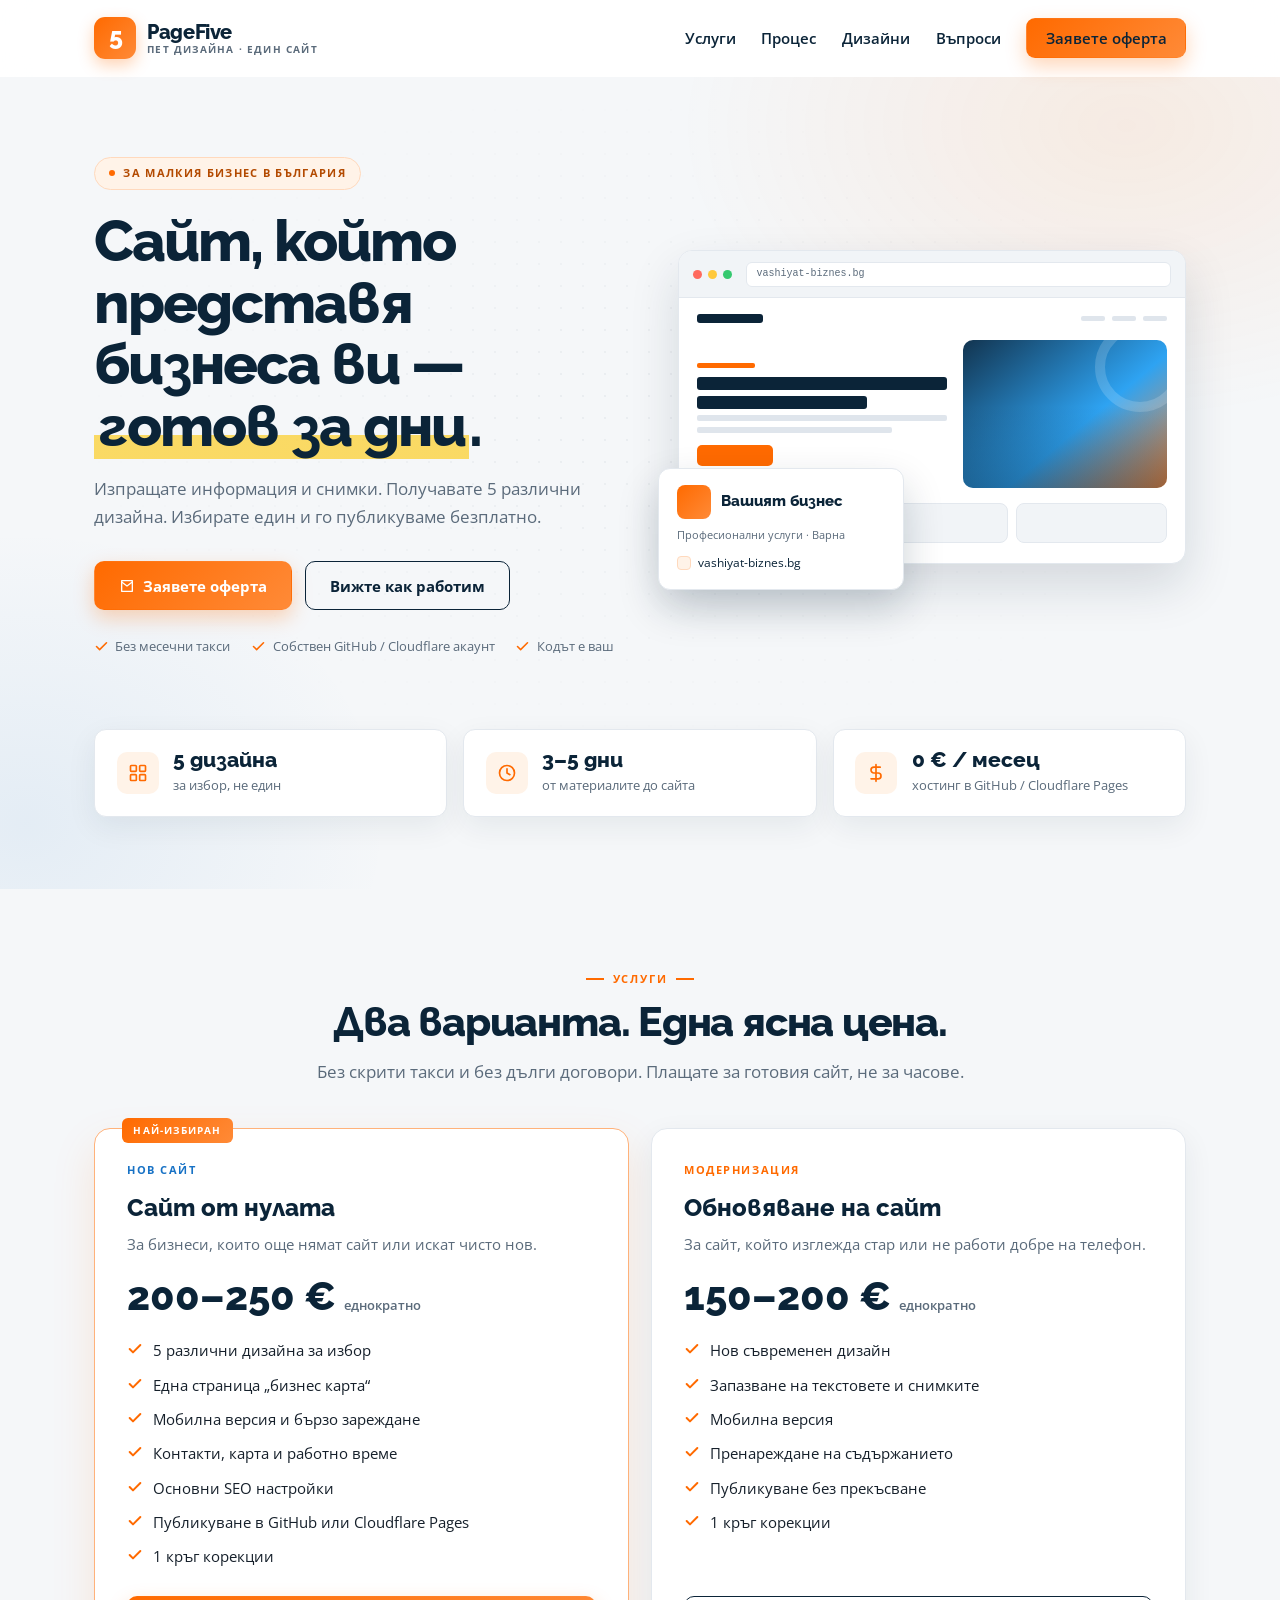
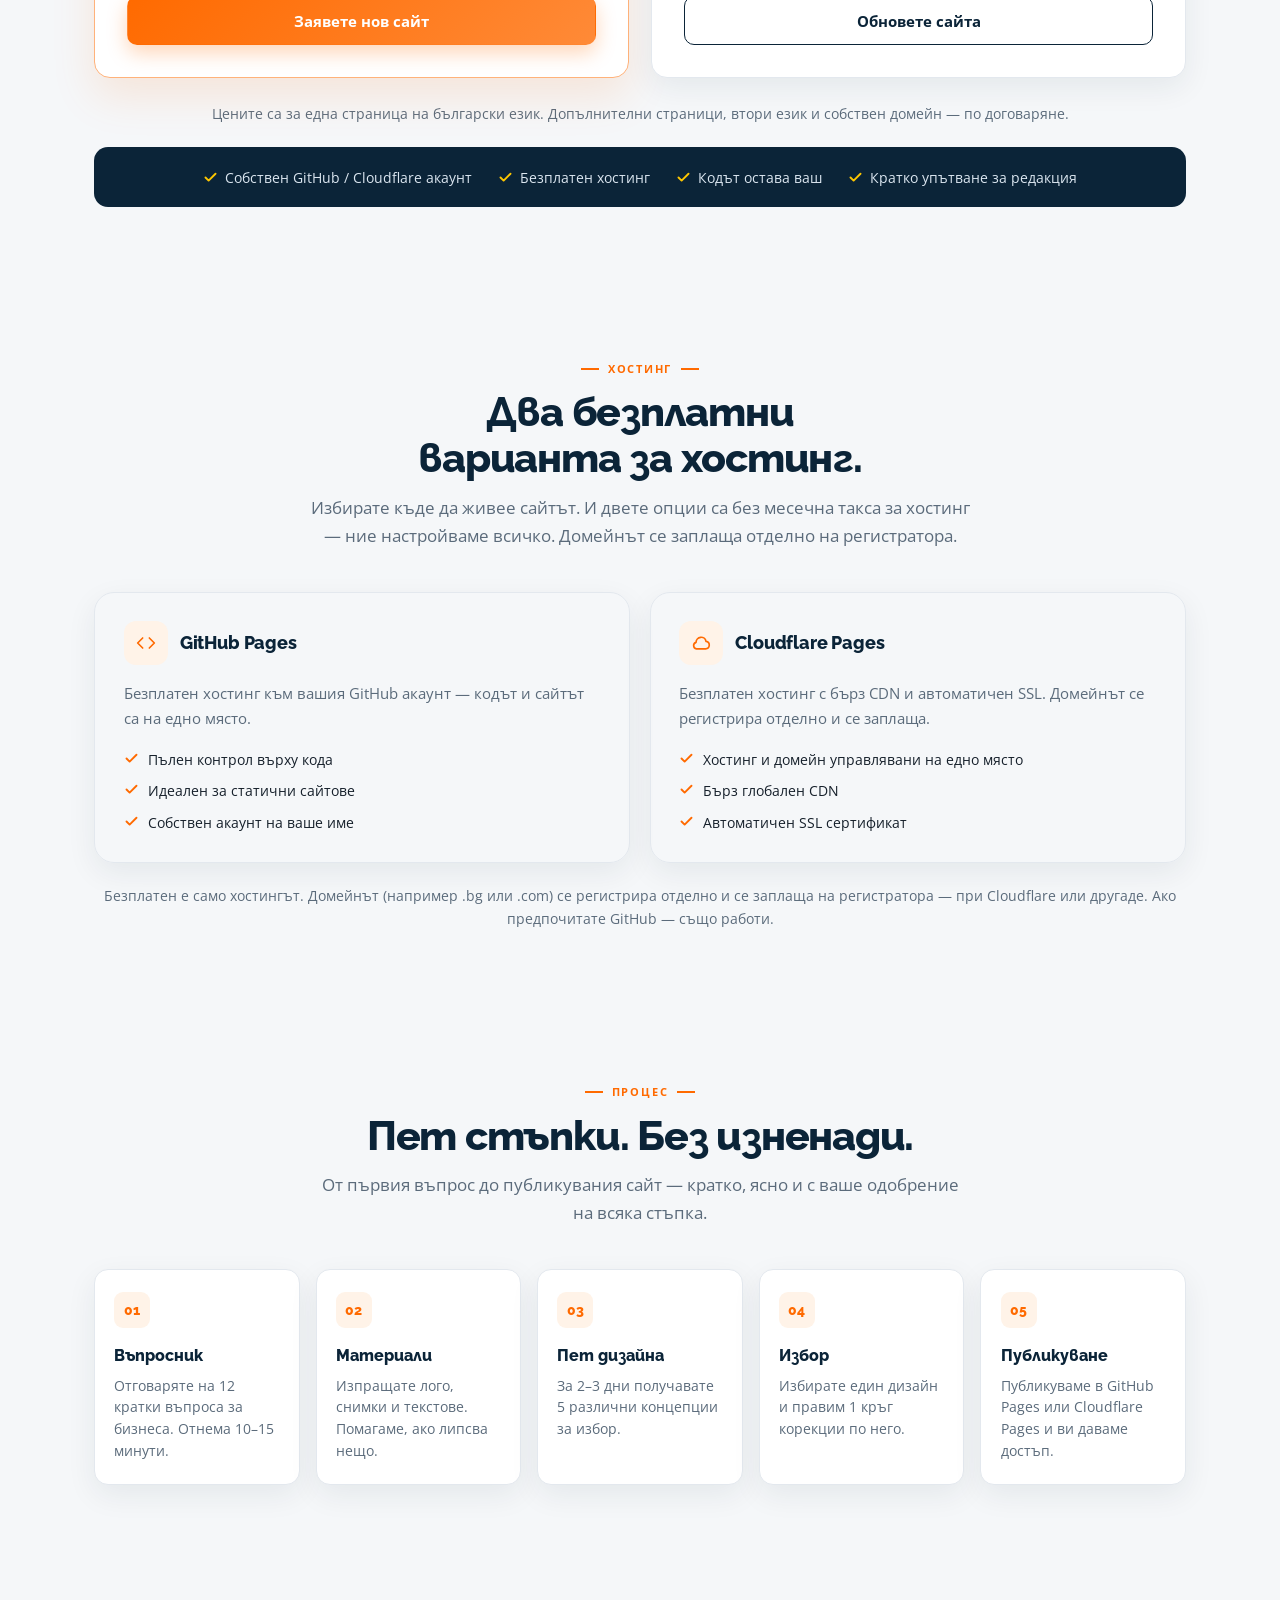
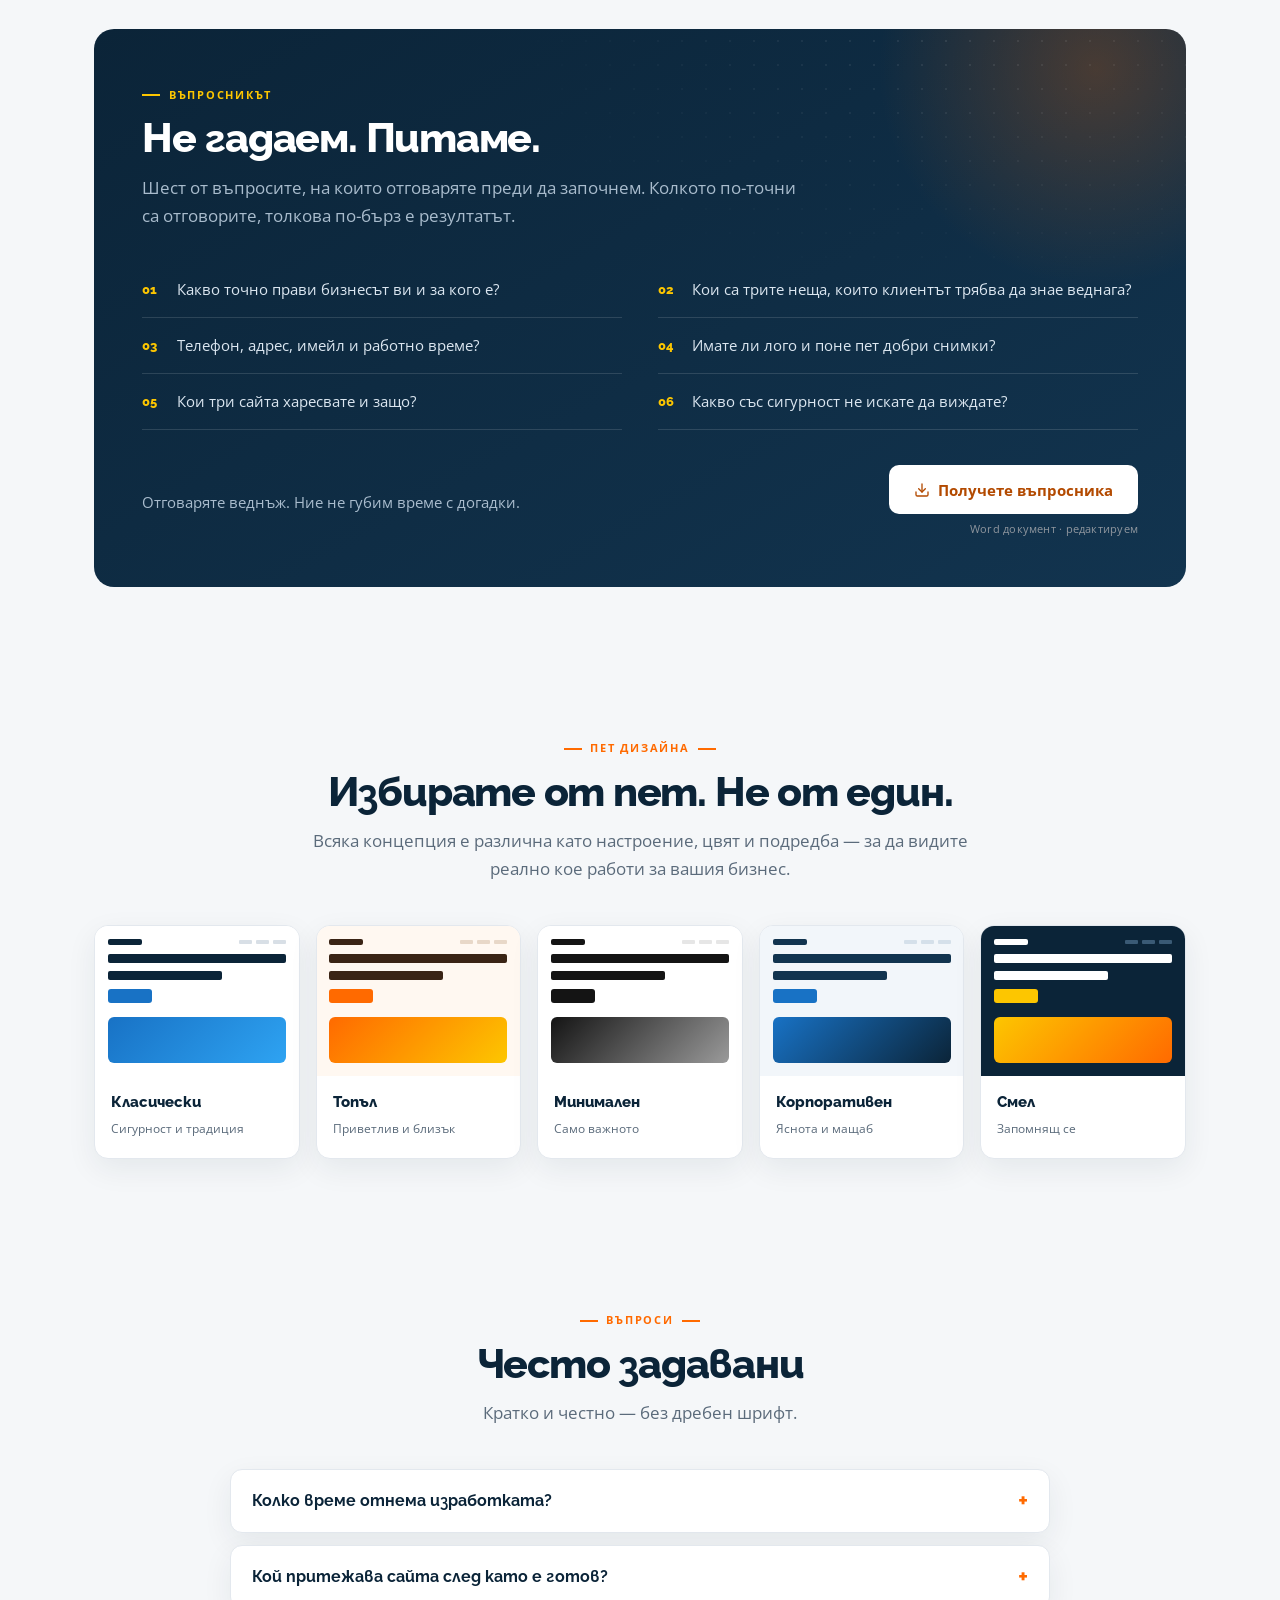
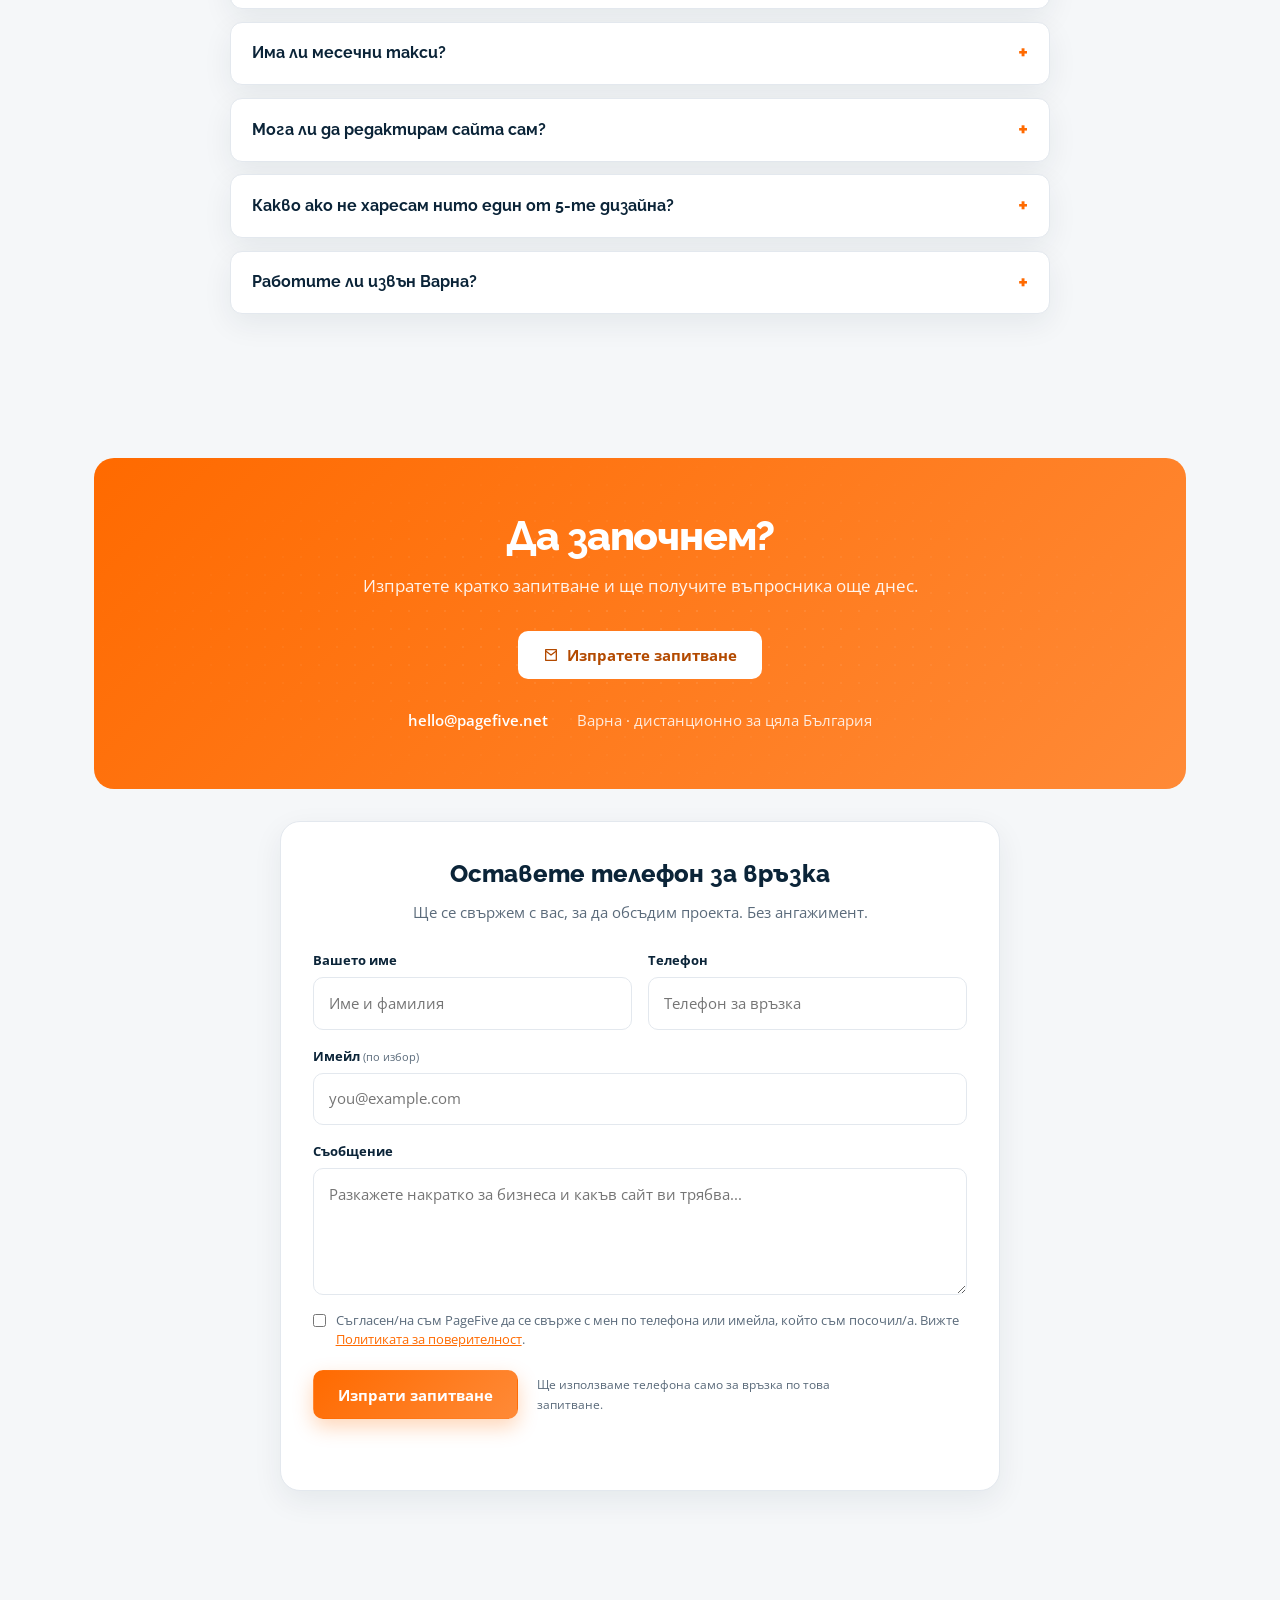
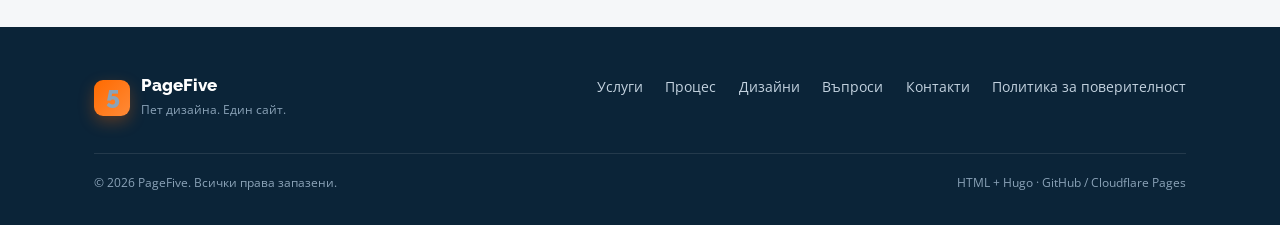
==== commit df40de20: "Add privacy policy and link it from the contact form" ====
--- a/index.html
+++ b/index.html
@@ -983,6 +983,7 @@
             line-height: 1.5;
         }
         .form-consent input { margin-top: 0.2rem; accent-color: var(--orange); }
+        .form-consent a { color: var(--orange); text-decoration: underline; }
         .form-actions {
             display: flex;
             flex-wrap: wrap;
@@ -1505,7 +1506,7 @@
                         </label>
                         <label class="form-consent">
                             <input type="checkbox" name="consent" required>
-                            <span>Съгласен/на съм PageFive да се свърже с мен по телефона или имейла, който съм посочил/а.</span>
+                            <span>Съгласен/на съм PageFive да се свърже с мен по телефона или имейла, който съм посочил/а. Вижте <a href="/privacy/" target="_blank" rel="noopener">Политиката за поверителност</a>.</span>
                         </label>
                         <div class="form-actions">
                             <button type="submit" class="btn btn-orange">Изпрати запитване</button>
@@ -1534,6 +1535,7 @@
                     <a href="#designs">Дизайни</a>
                     <a href="#faq">Въпроси</a>
                     <a href="#contact">Контакти</a>
+                    <a href="/privacy/">Политика за поверителност</a>
                 </div>
             </div>
             <div class="foot-meta">
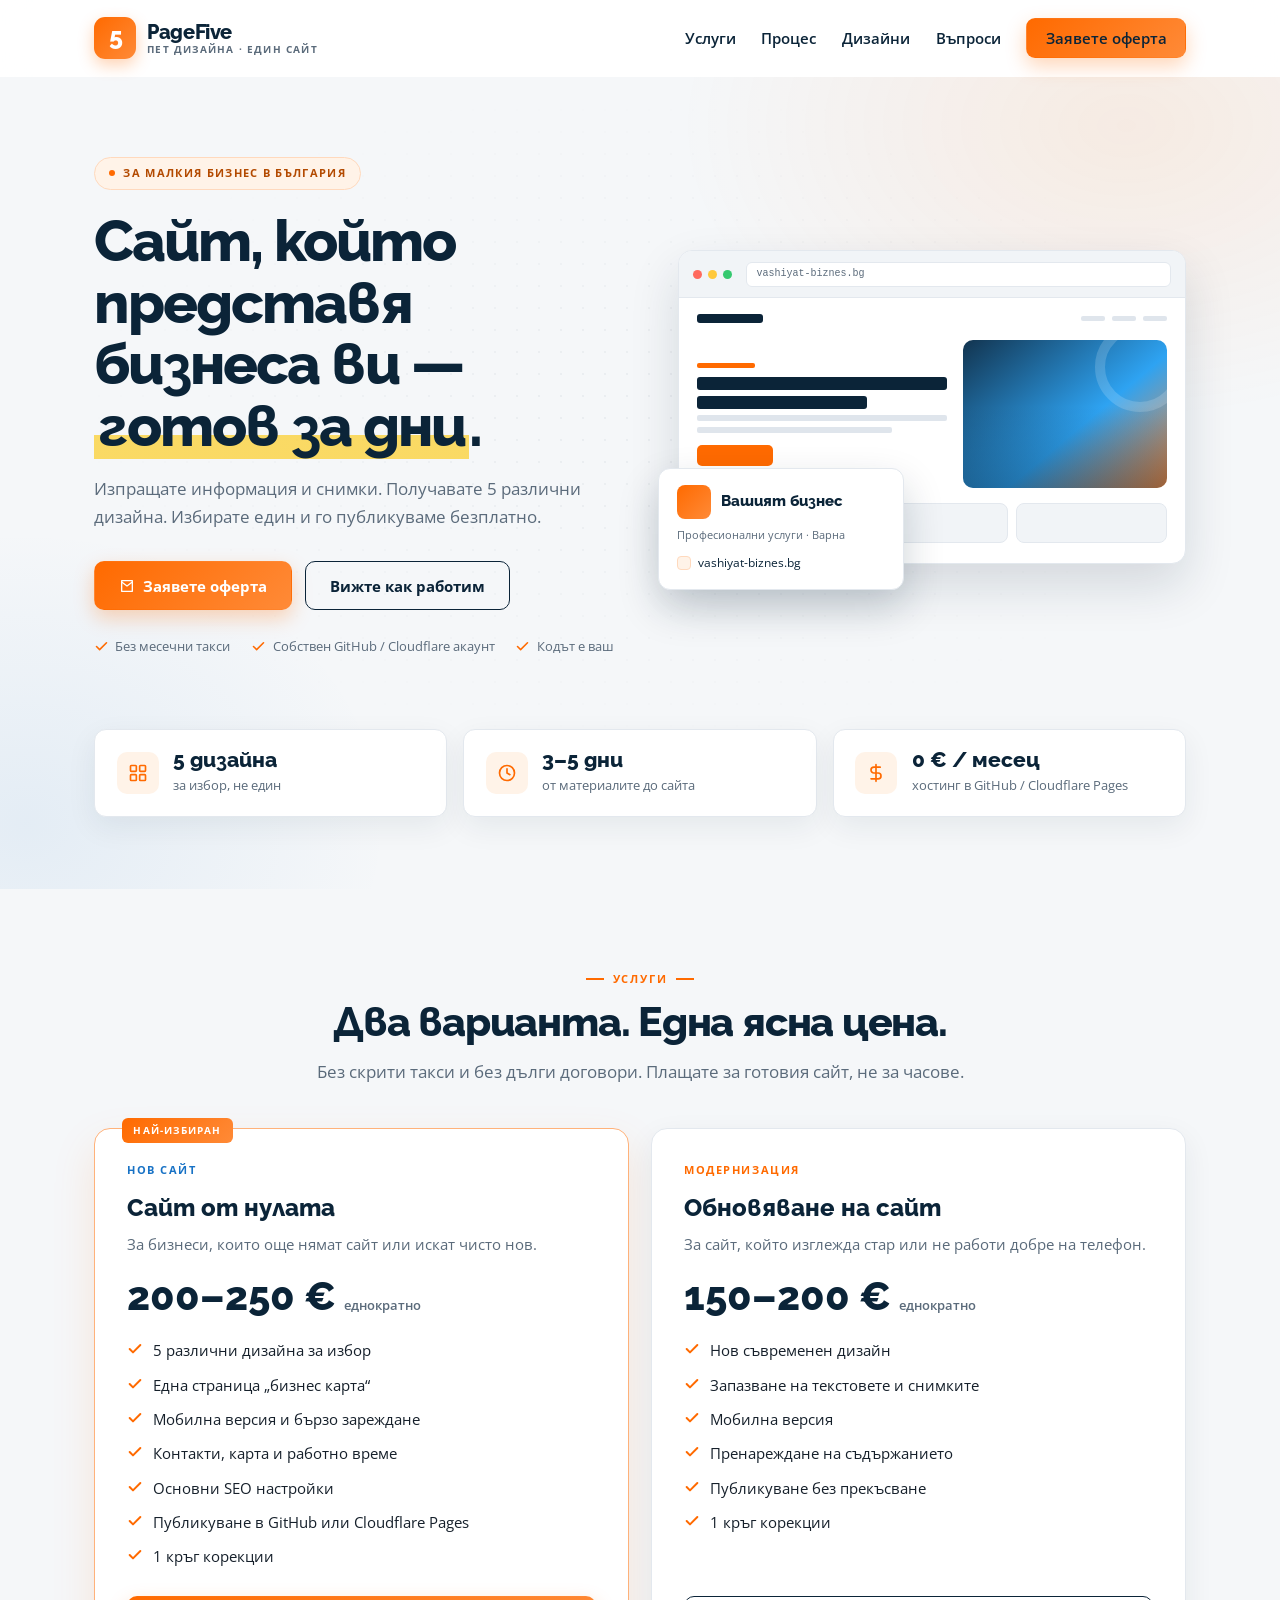
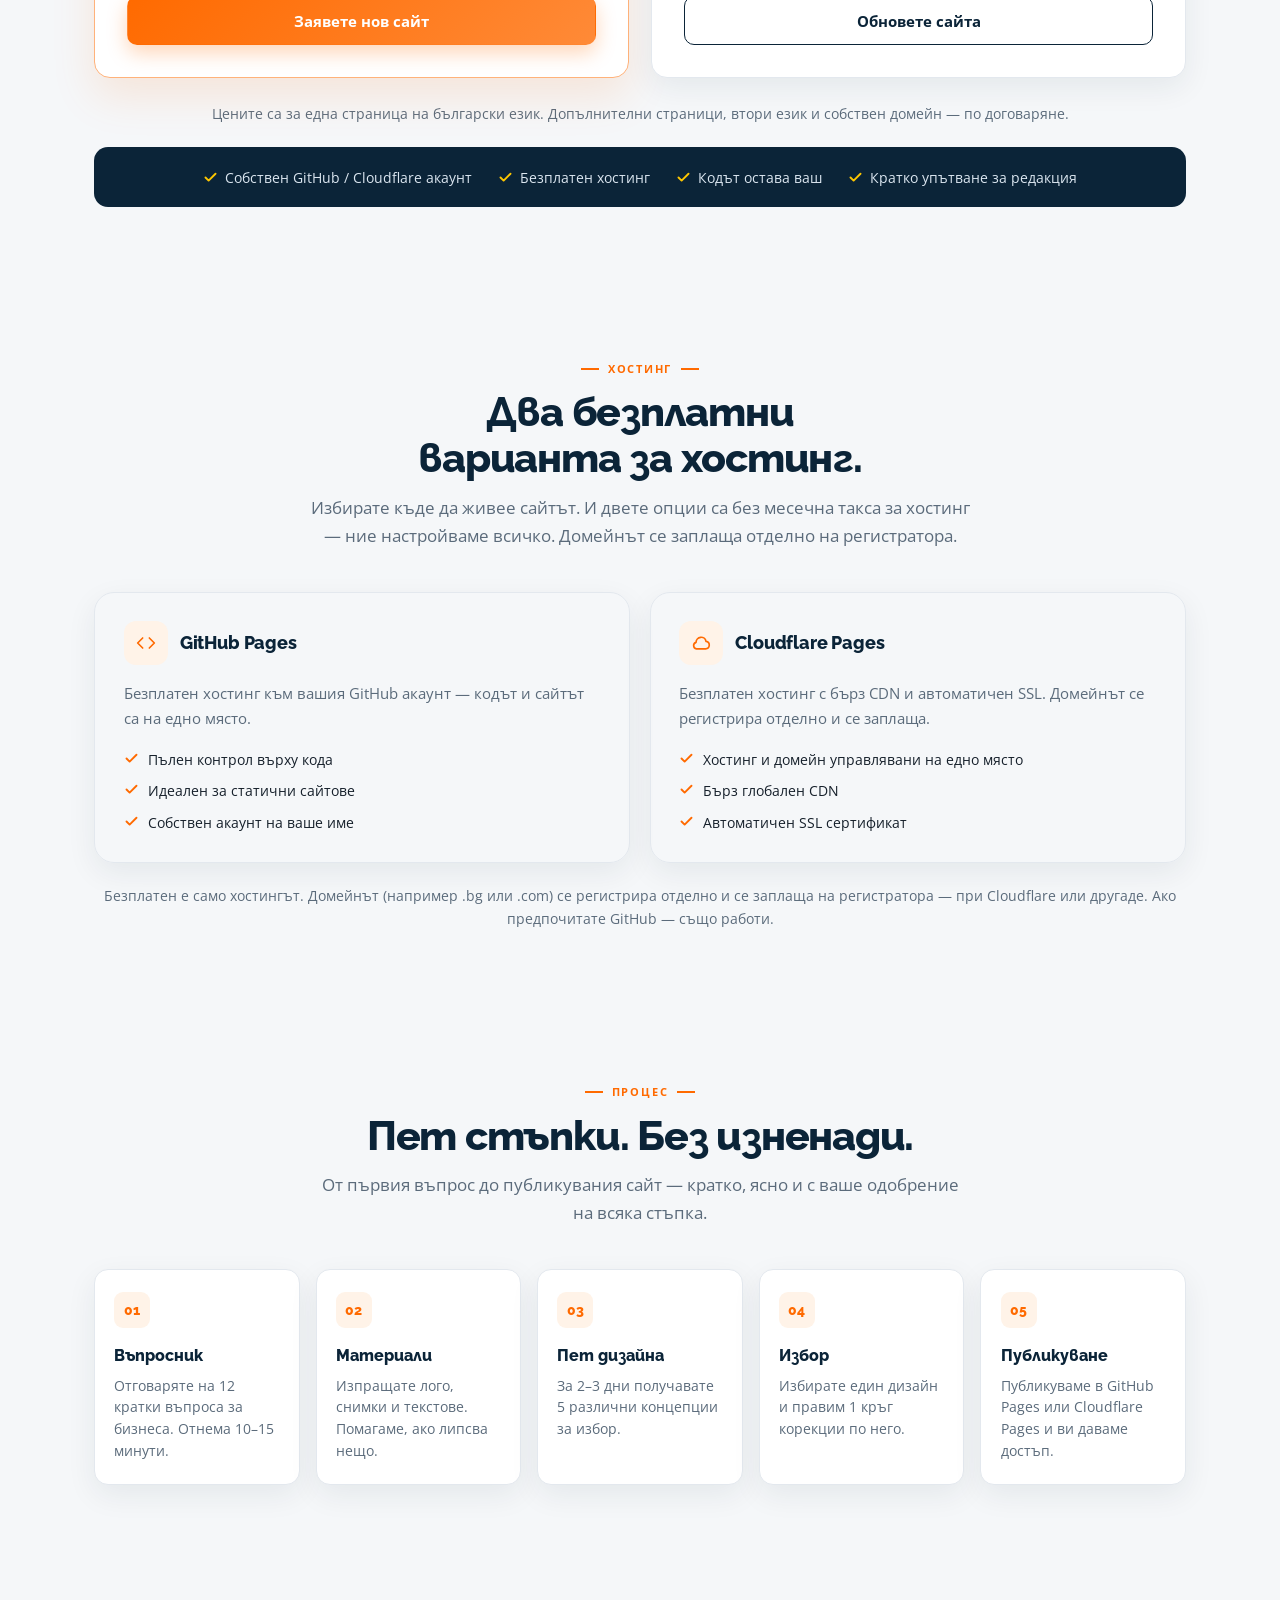
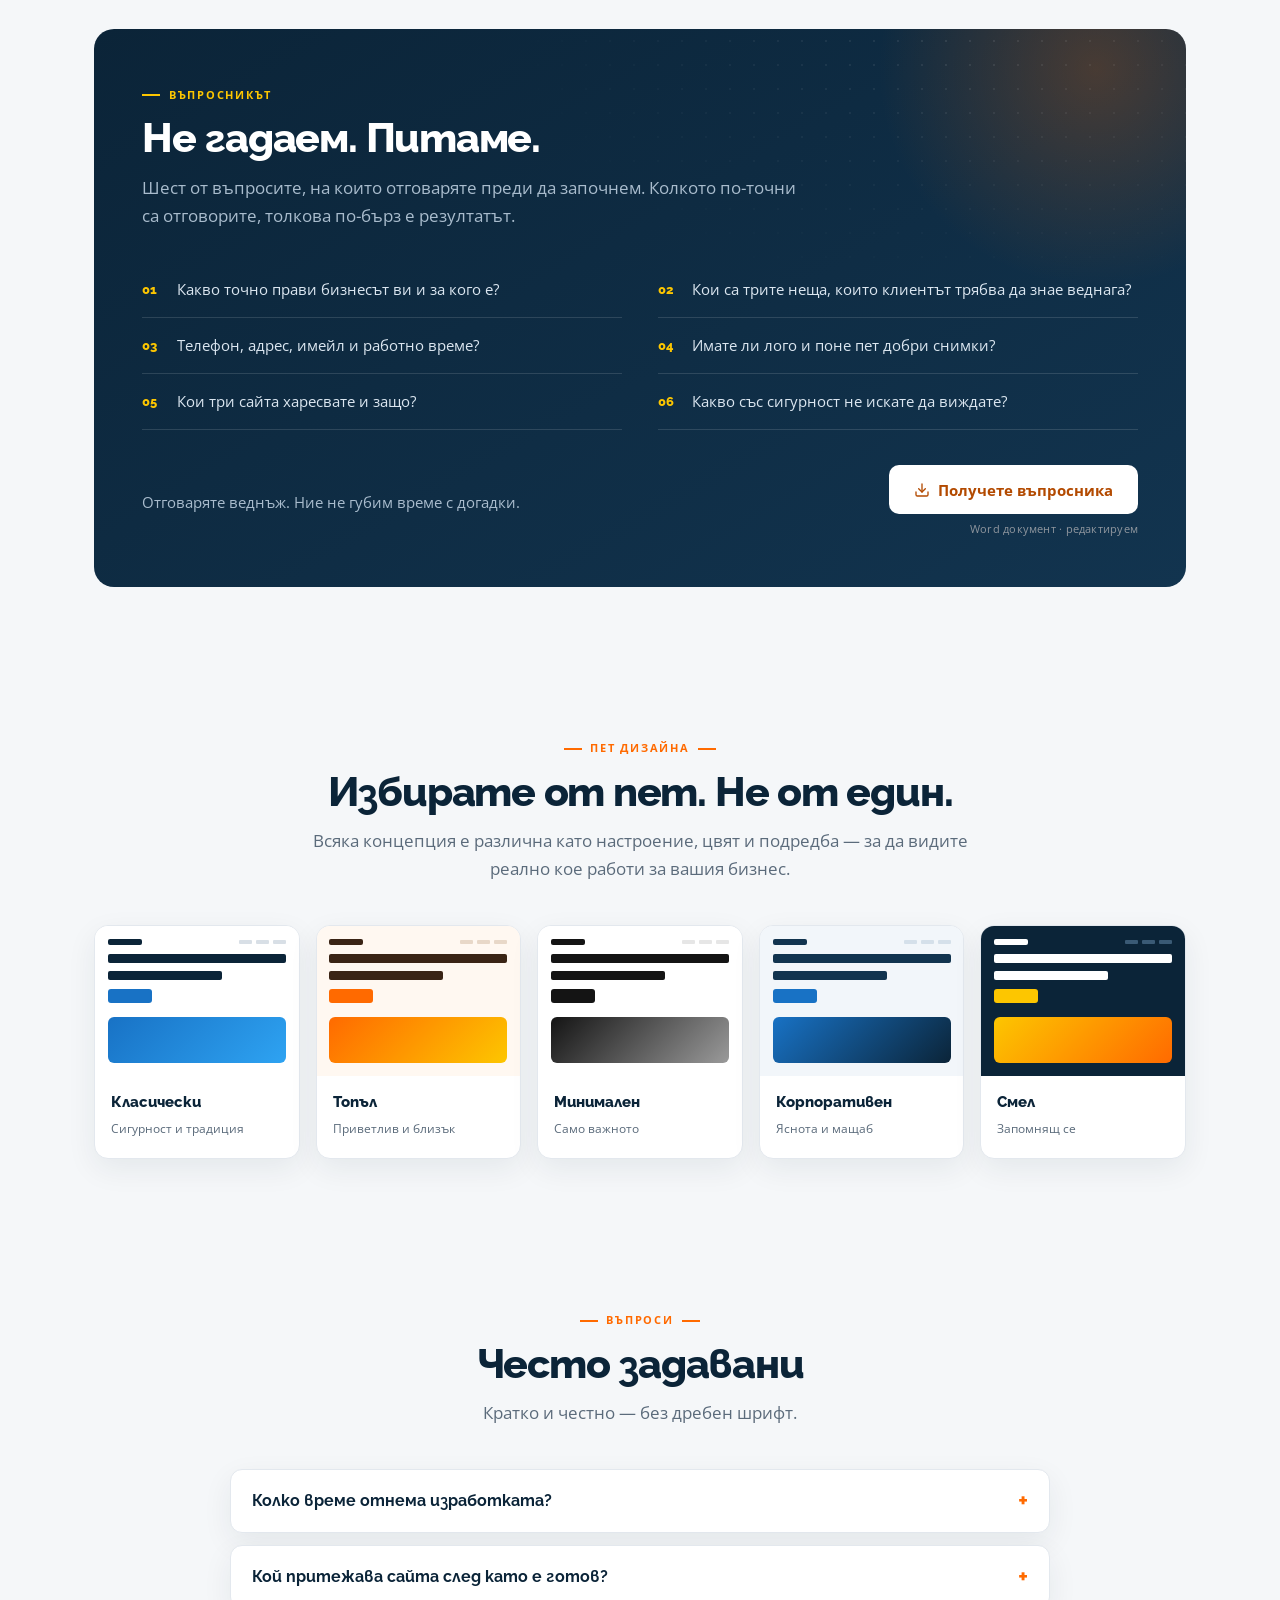
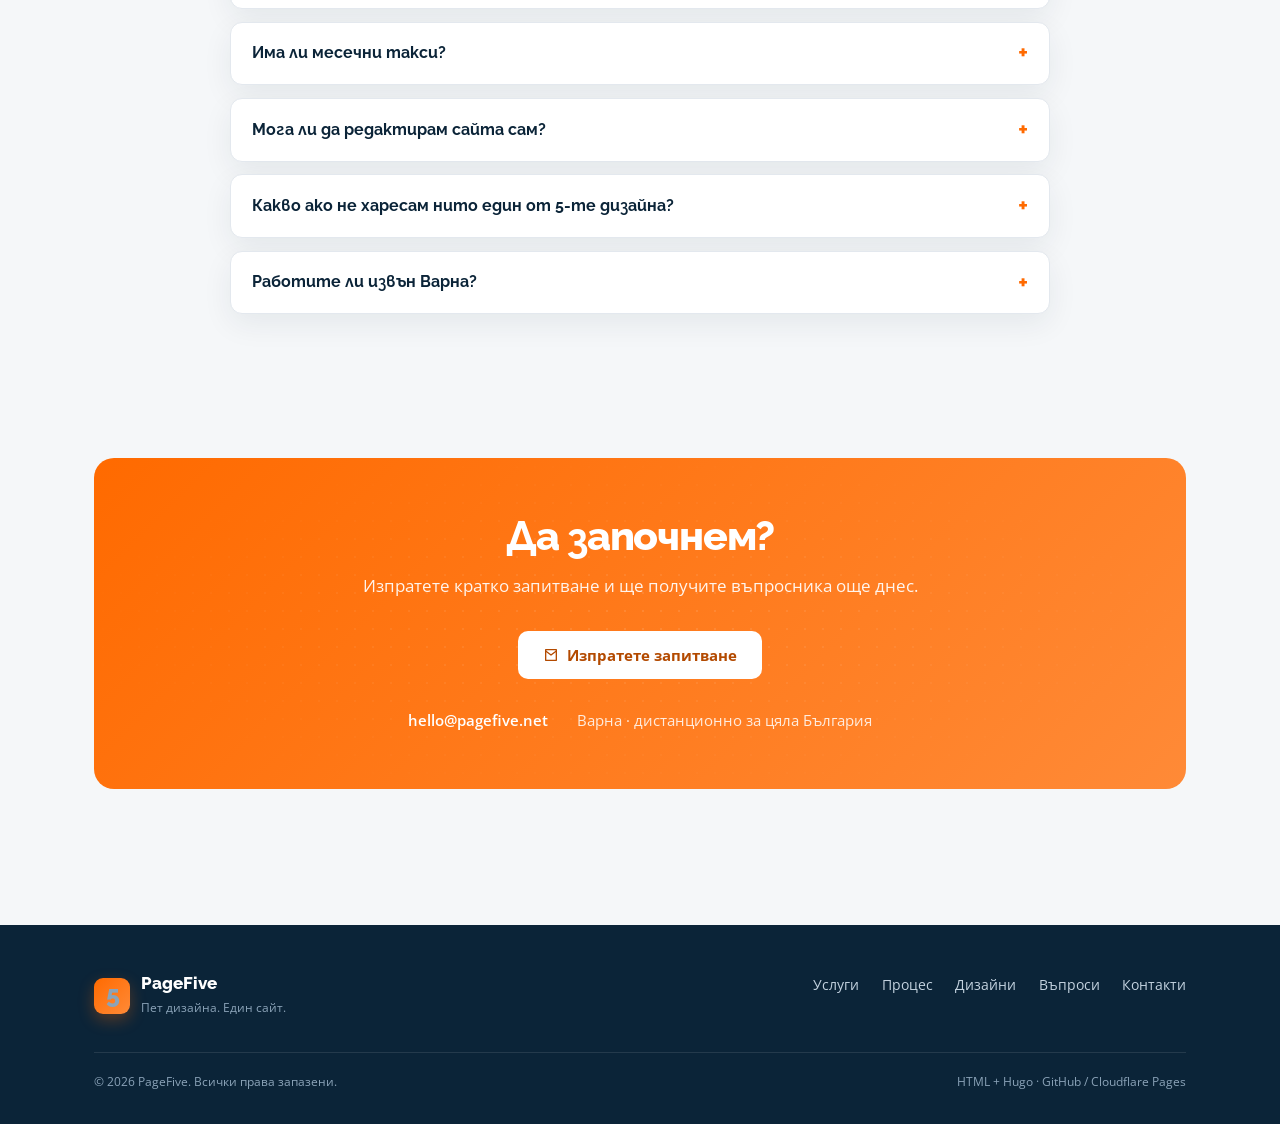
==== commit 824f08e2: "Temporarily hide contact form and privacy page" ====
--- a/index.html
+++ b/index.html
@@ -1476,6 +1476,7 @@
                     </div>
                 </div>
 
+                <!--
                 <div class="contact-form-wrap reveal">
                     <div class="contact-form-head">
                         <h3>Оставете телефон за връзка</h3>
@@ -1515,6 +1516,7 @@
                         <p class="form-status" id="formStatus" role="status" aria-live="polite"></p>
                     </form>
                 </div>
+                -->
             </div>
         </section>
     </main>
@@ -1535,7 +1537,7 @@
                     <a href="#designs">Дизайни</a>
                     <a href="#faq">Въпроси</a>
                     <a href="#contact">Контакти</a>
-                    <a href="/privacy/">Политика за поверителност</a>
+                    <!-- <a href="/privacy/">Политика за поверителност</a> -->
                 </div>
             </div>
             <div class="foot-meta">
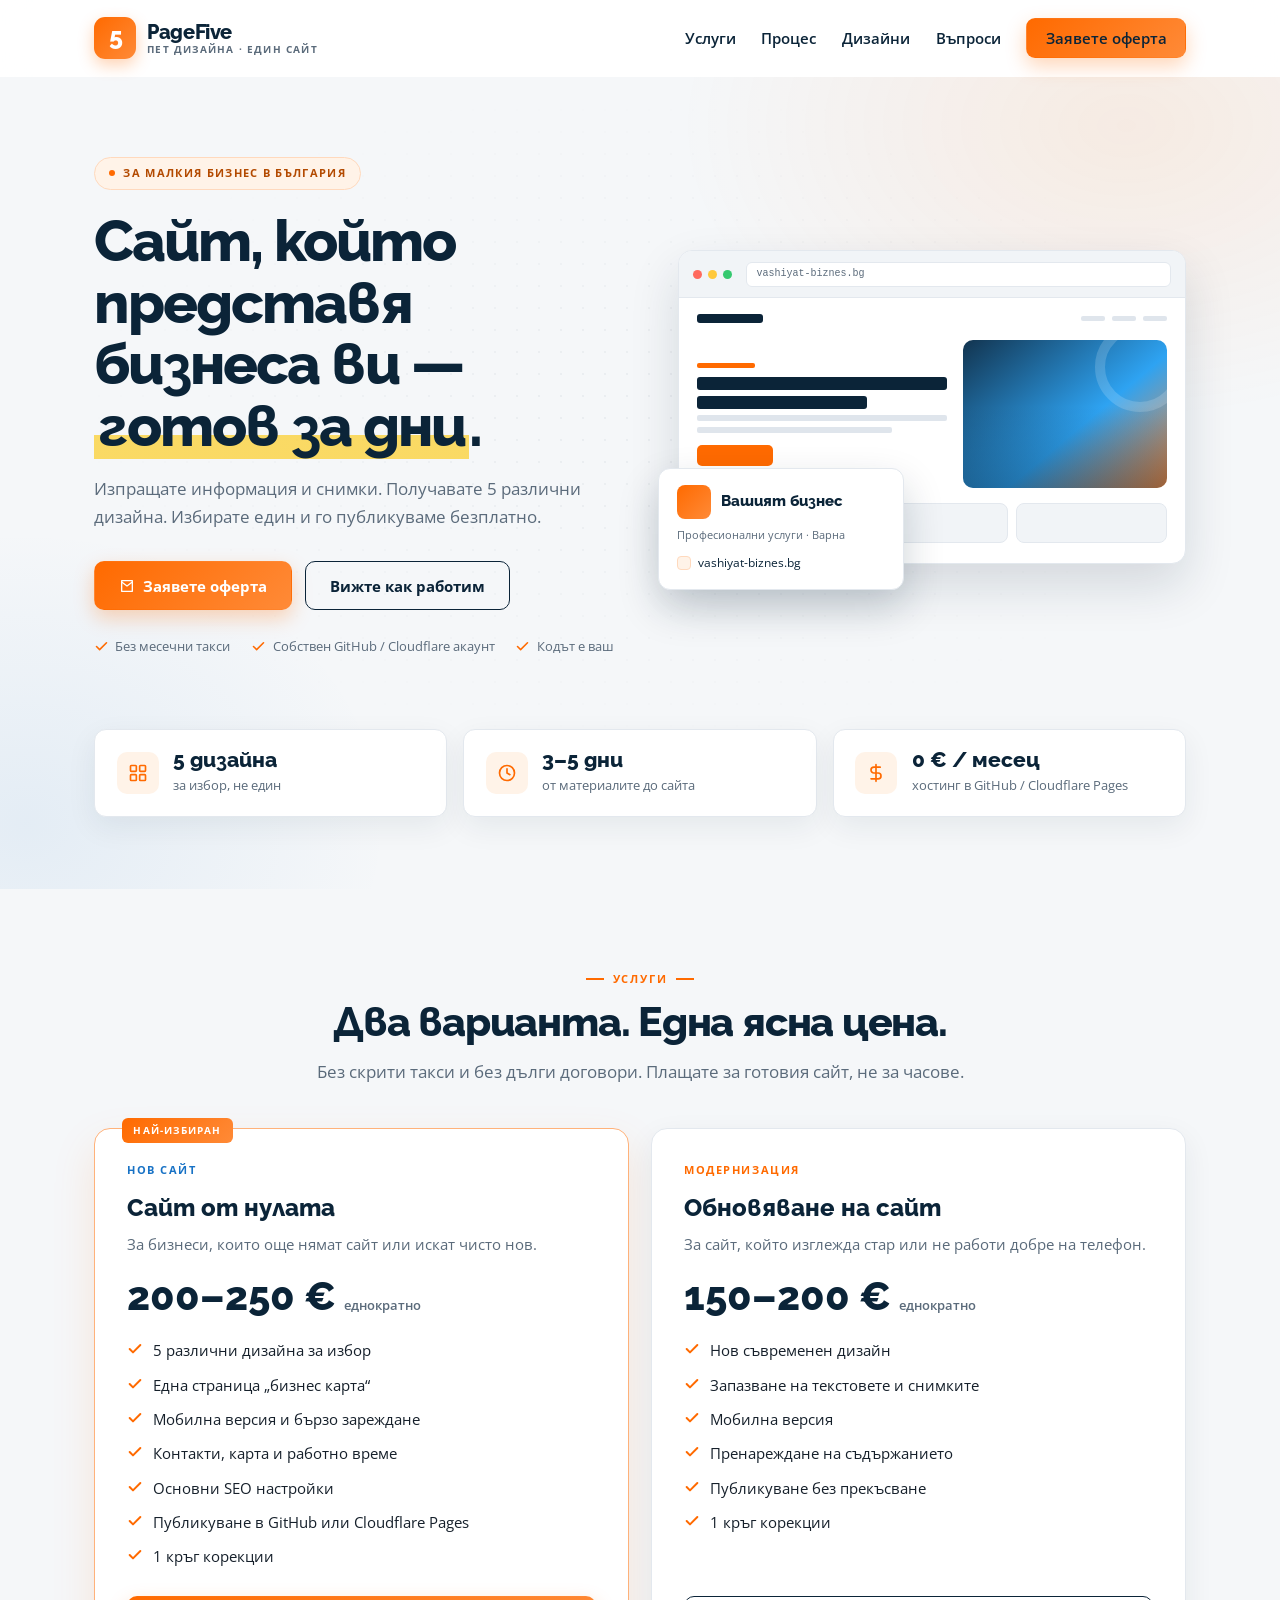
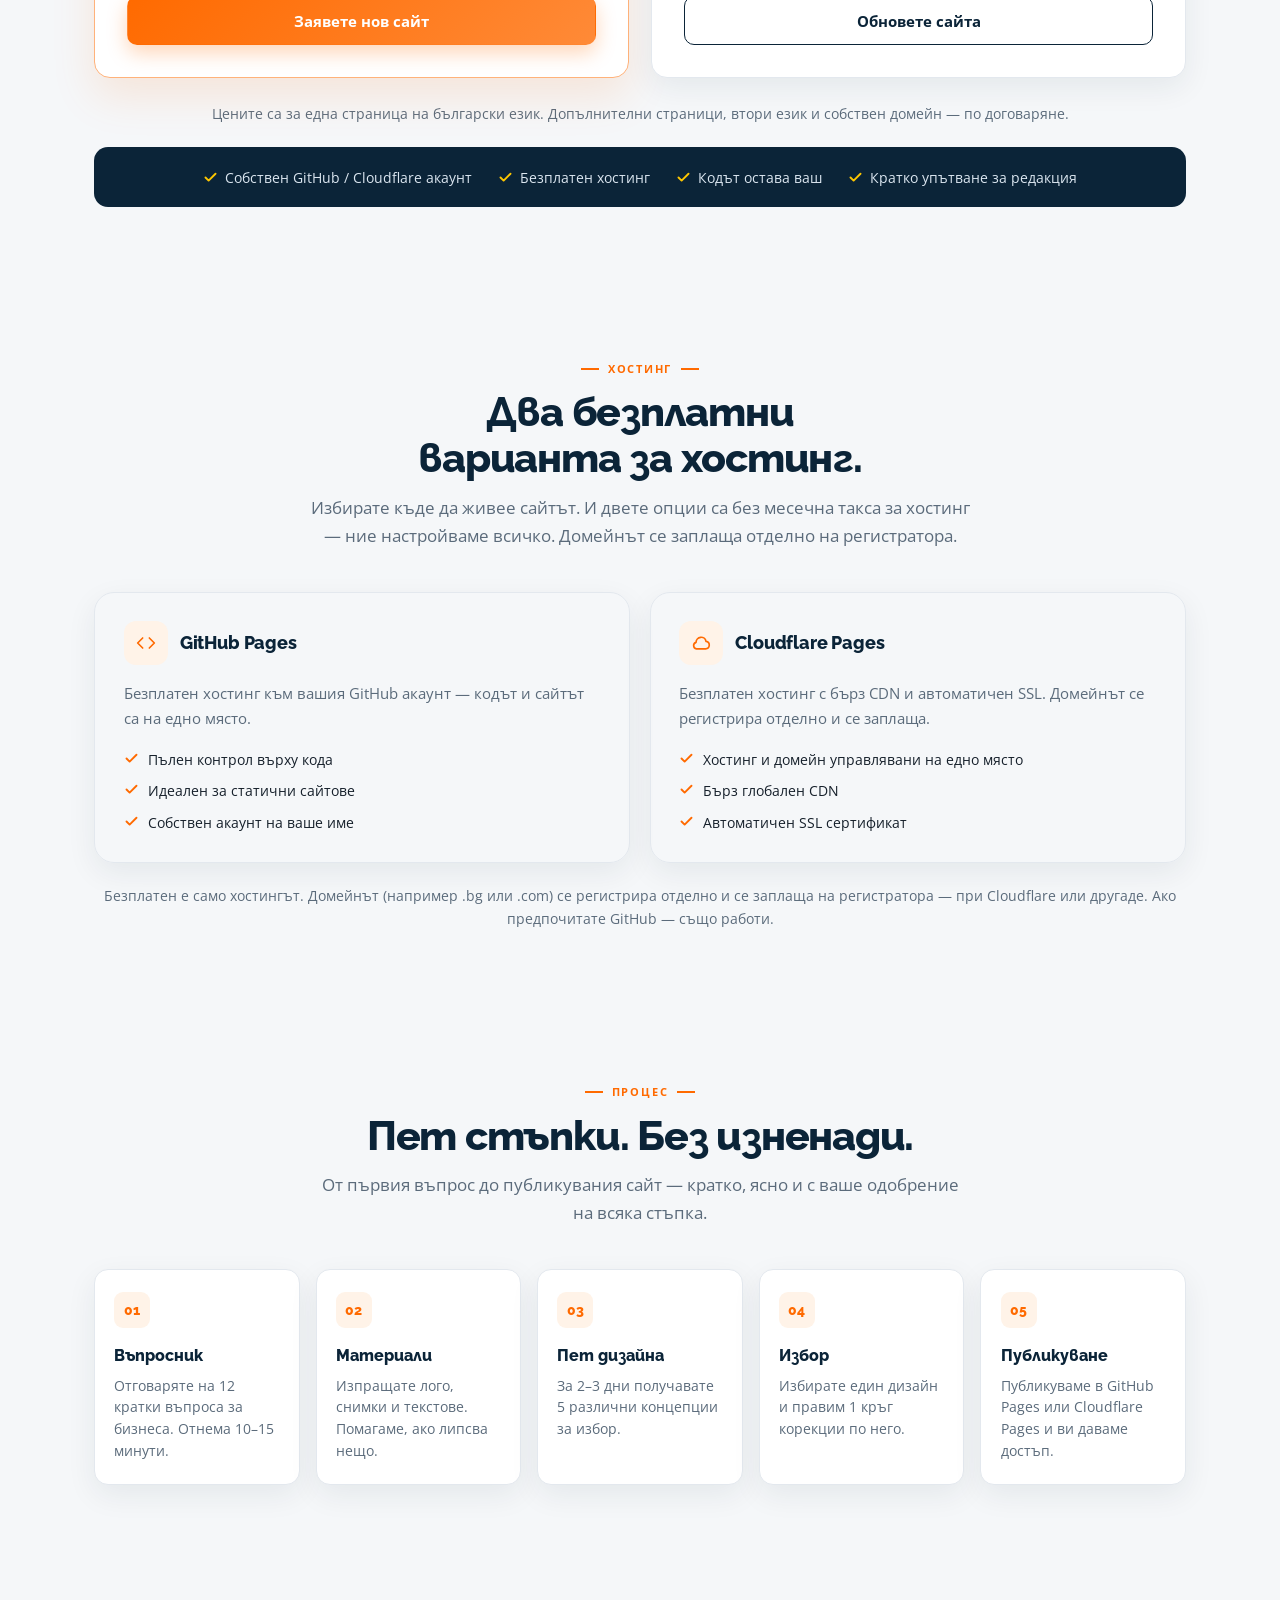
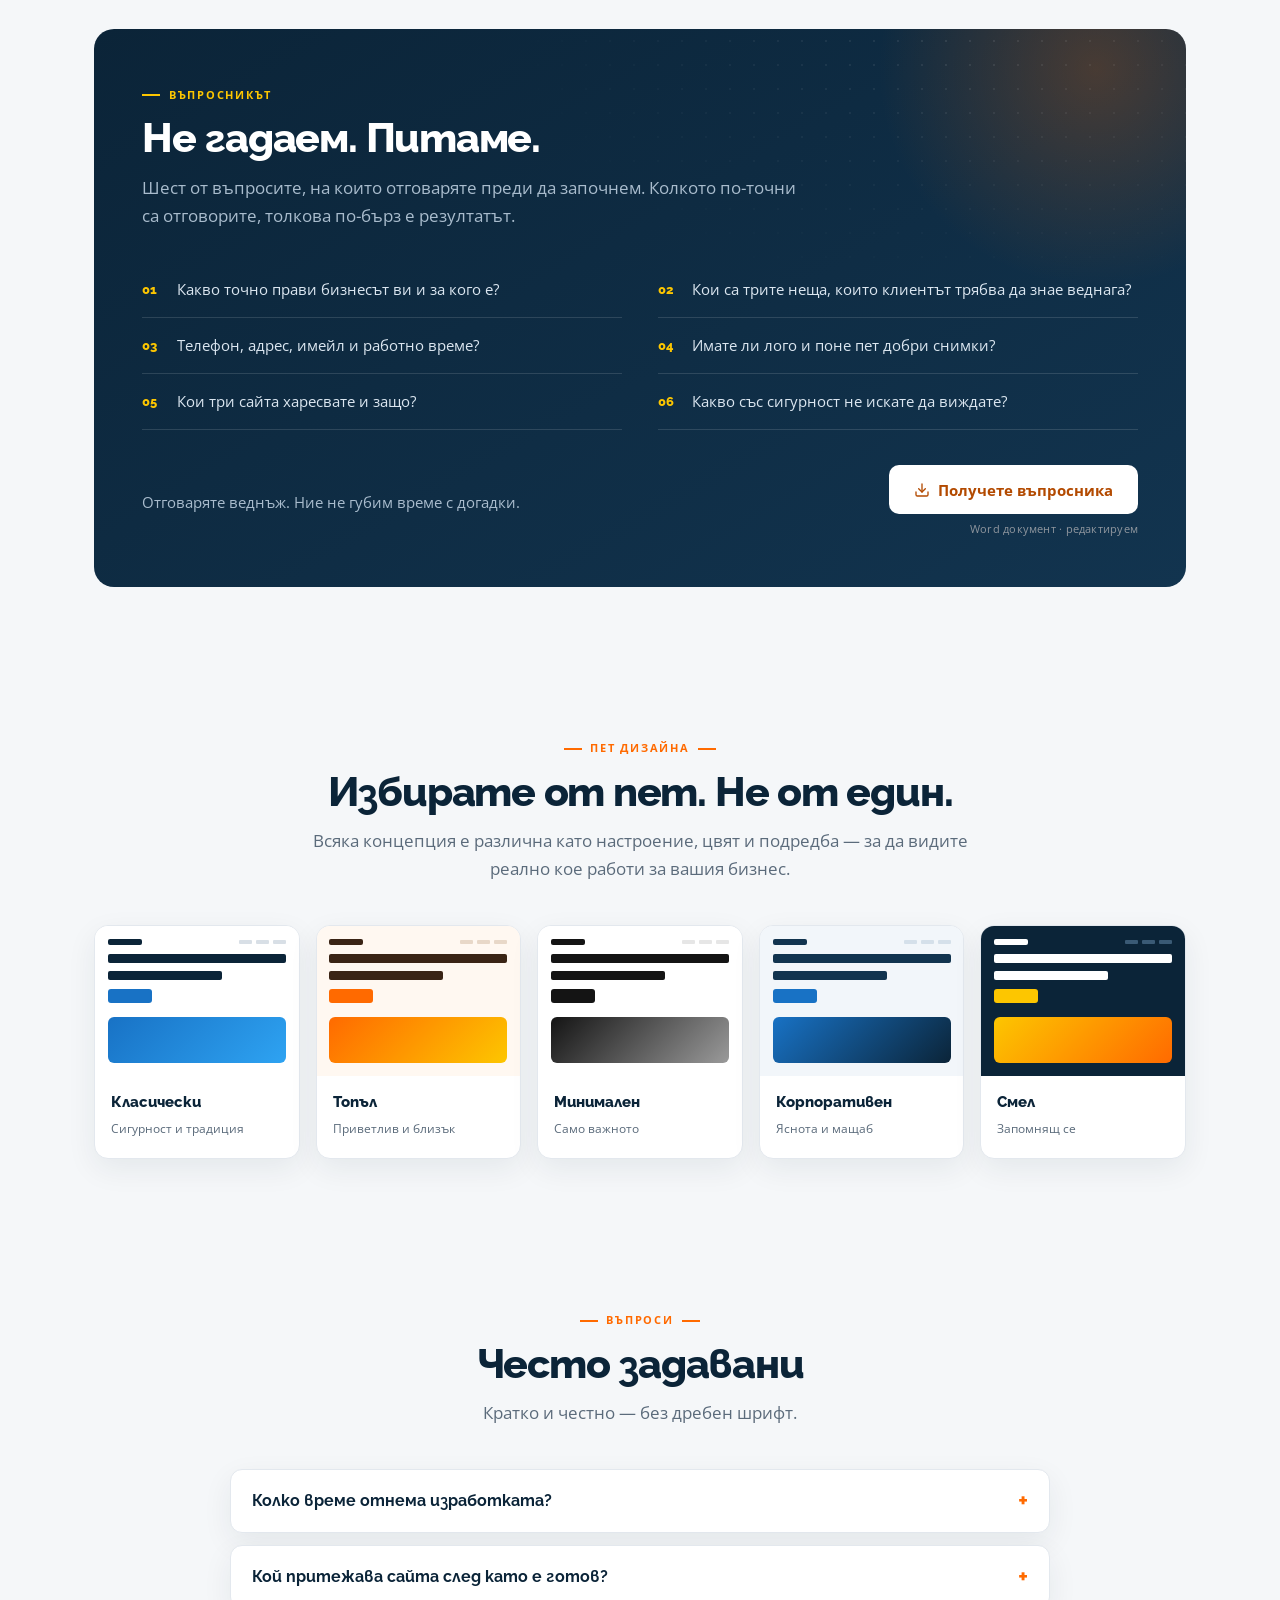
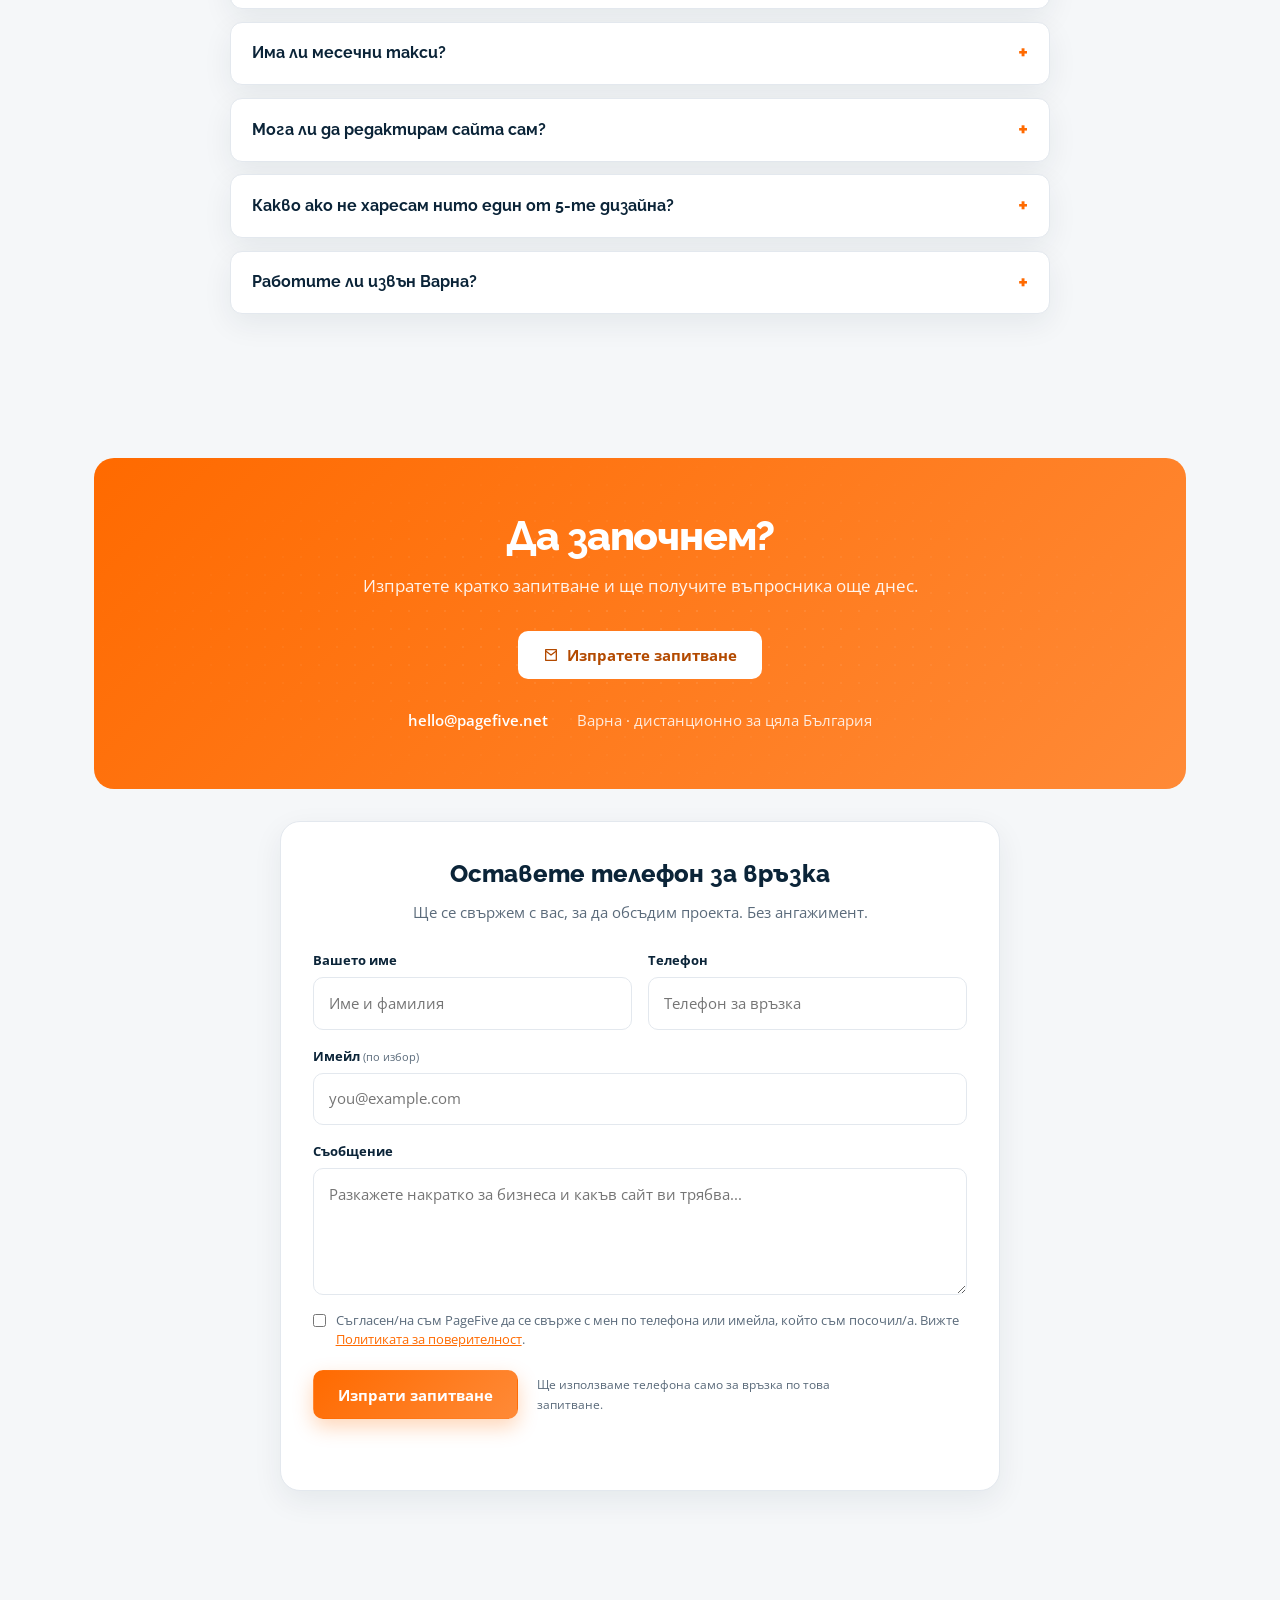
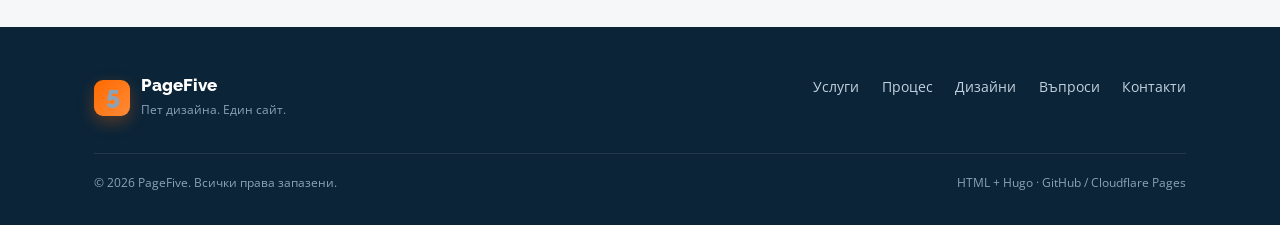
==== commit 5f6ebf2a: "Restore contact form" ====
--- a/index.html
+++ b/index.html
@@ -1476,7 +1476,6 @@
                     </div>
                 </div>
 
-                <!--
                 <div class="contact-form-wrap reveal">
                     <div class="contact-form-head">
                         <h3>Оставете телефон за връзка</h3>
@@ -1516,7 +1515,6 @@
                         <p class="form-status" id="formStatus" role="status" aria-live="polite"></p>
                     </form>
                 </div>
-                -->
             </div>
         </section>
     </main>
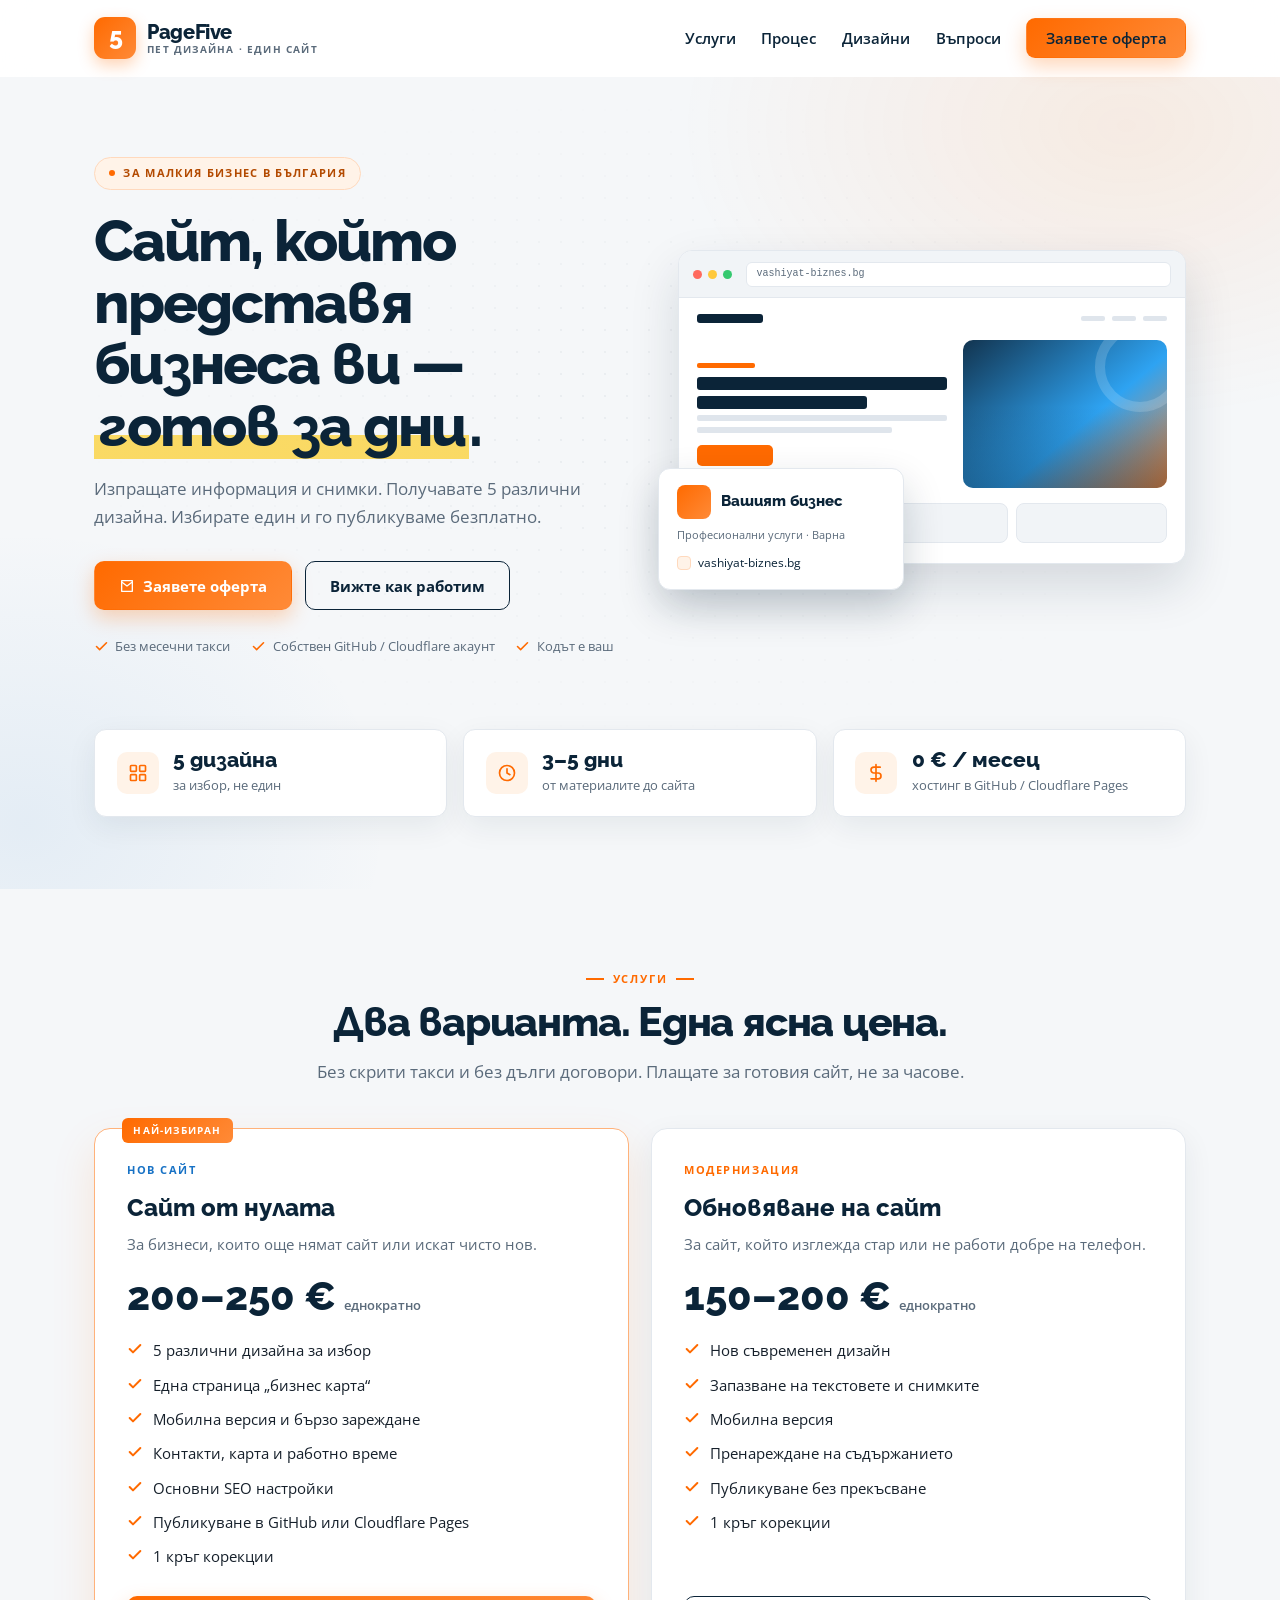
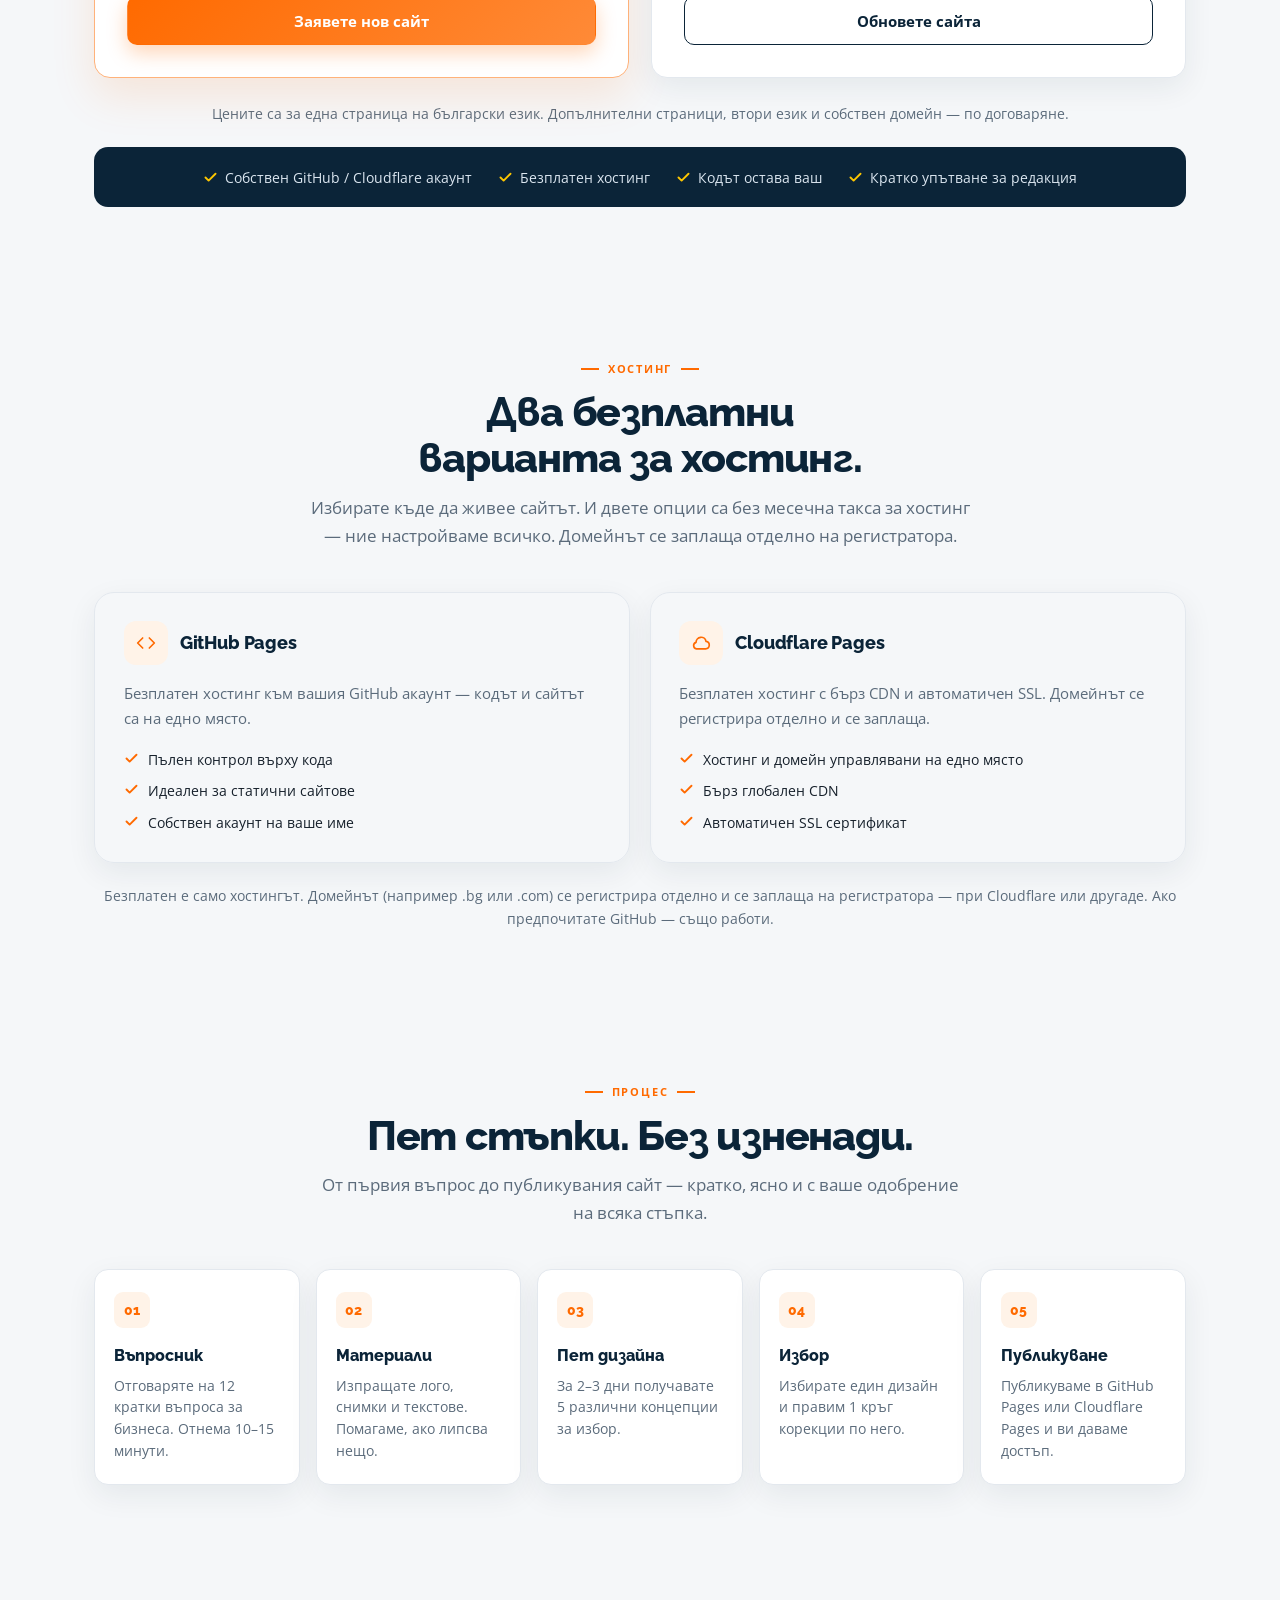
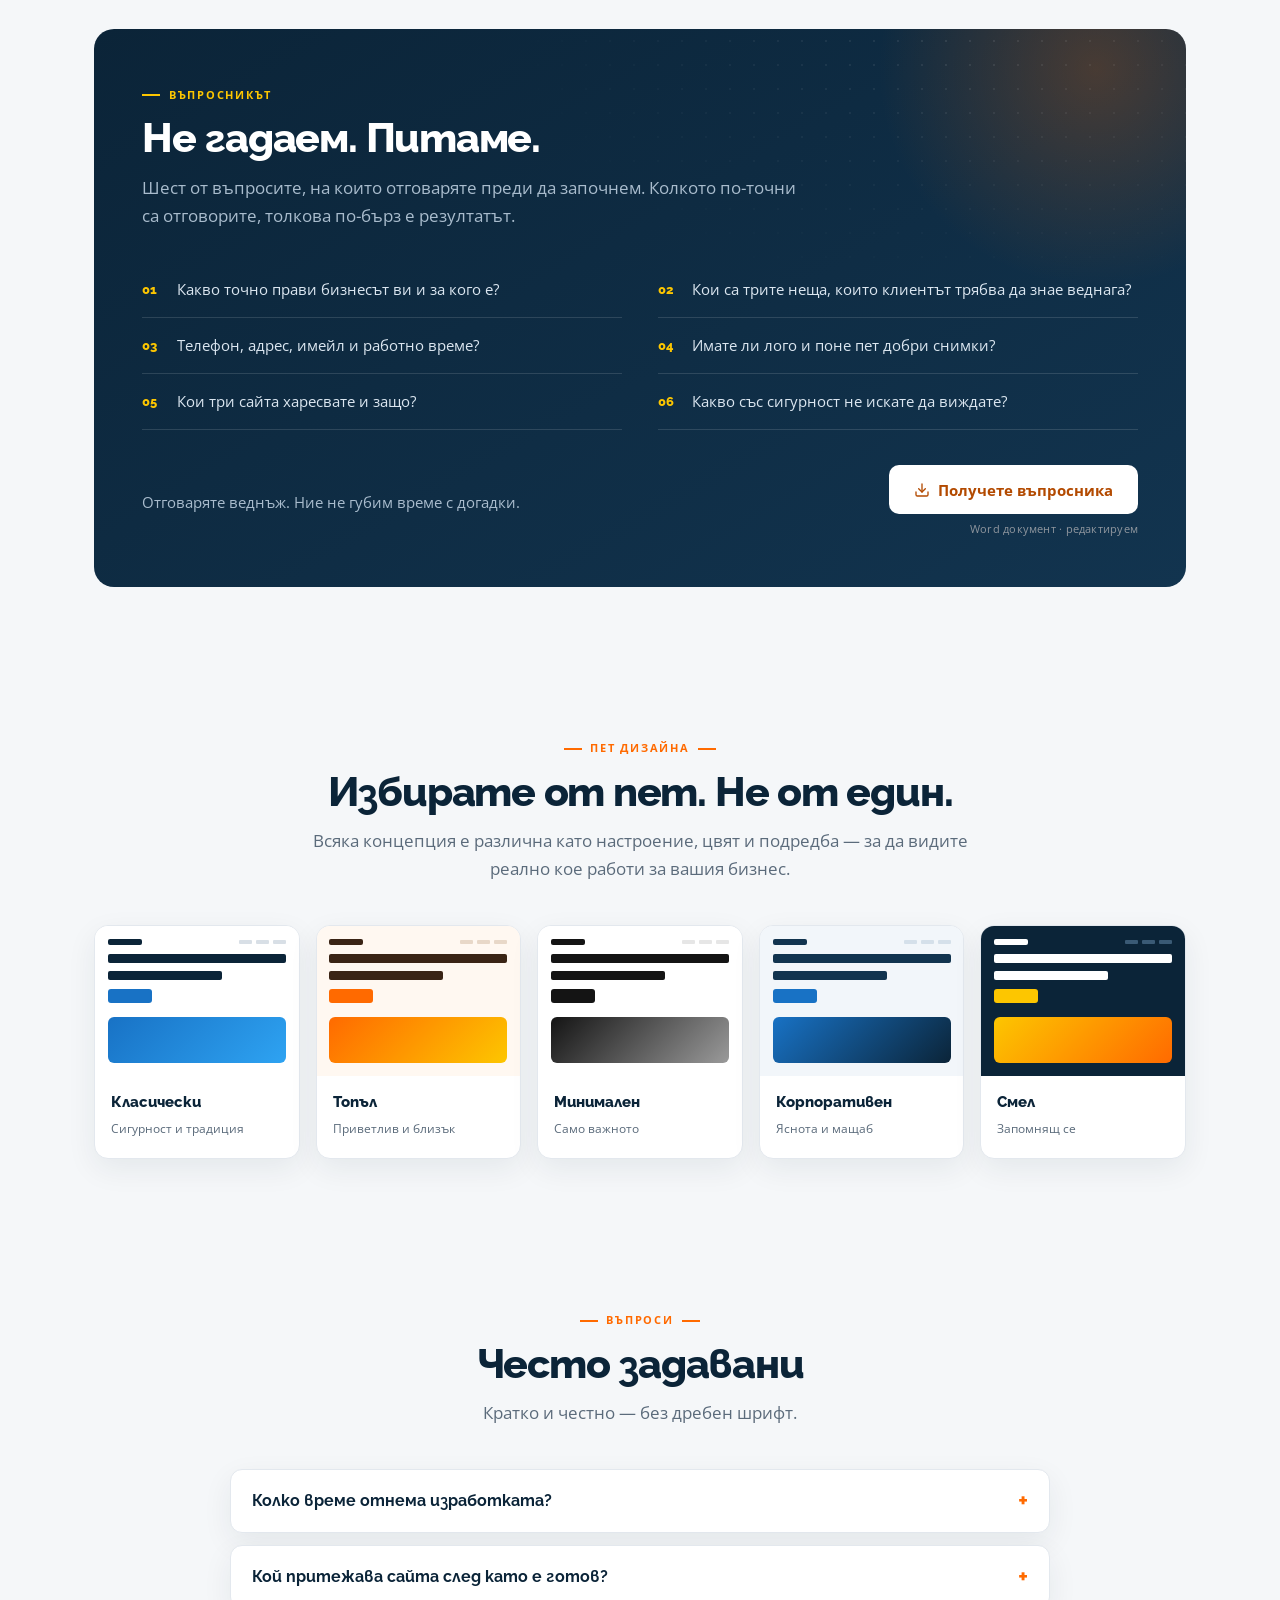
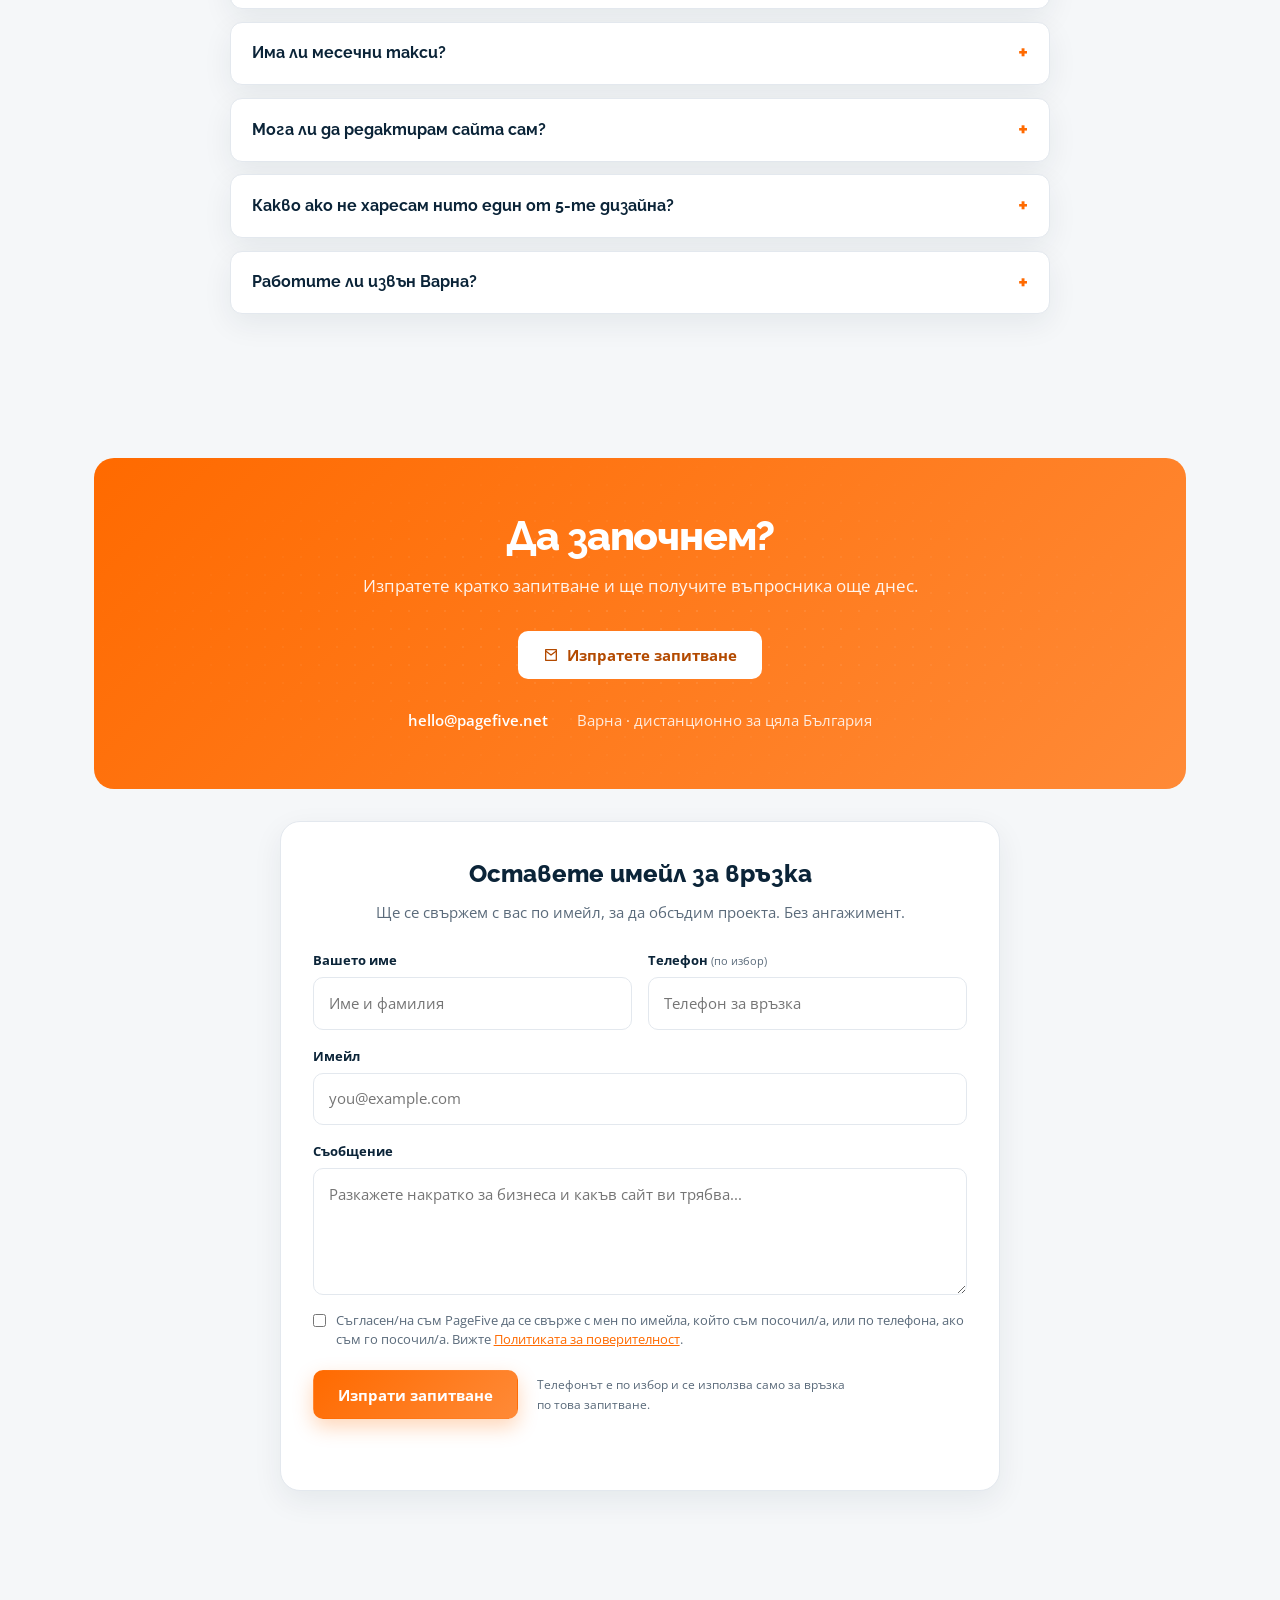
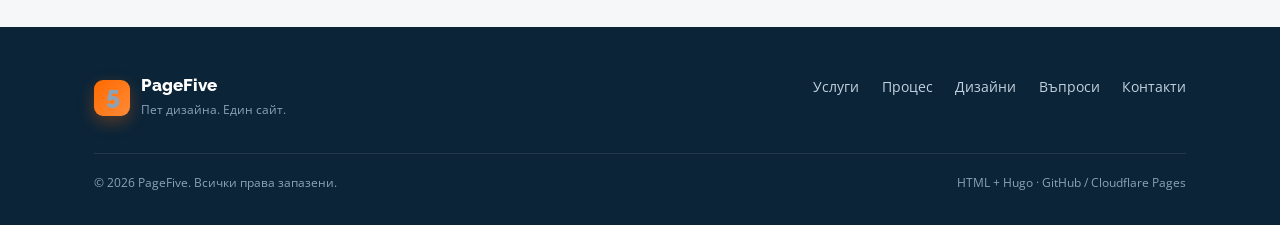
==== commit e48ad1f3: "Make email required and phone optional in contact form" ====
--- a/index.html
+++ b/index.html
@@ -1478,8 +1478,8 @@
 
                 <div class="contact-form-wrap reveal">
                     <div class="contact-form-head">
-                        <h3>Оставете телефон за връзка</h3>
-                        <p>Ще се свържем с вас, за да обсъдим проекта. Без ангажимент.</p>
+                        <h3>Оставете имейл за връзка</h3>
+                        <p>Ще се свържем с вас по имейл, за да обсъдим проекта. Без ангажимент.</p>
                     </div>
                     <form id="contactForm" class="contact-form" action="https://api.web3forms.com/submit" method="POST">
                         <input type="hidden" name="access_key" value="d37e4169-919a-47c9-b51e-48b235795aa7">
@@ -1492,13 +1492,13 @@
                                 <input type="text" name="name" autocomplete="name" required placeholder="Име и фамилия">
                             </label>
                             <label class="form-field">
-                                <span>Телефон</span>
-                                <input type="tel" name="phone" autocomplete="tel" required placeholder="Телефон за връзка">
+                                <span>Телефон <small>(по избор)</small></span>
+                                <input type="tel" name="phone" autocomplete="tel" placeholder="Телефон за връзка">
                             </label>
                         </div>
                         <label class="form-field">
-                            <span>Имейл <small>(по избор)</small></span>
-                            <input type="email" name="email" autocomplete="email" placeholder="you@example.com">
+                            <span>Имейл</span>
+                            <input type="email" name="email" autocomplete="email" required placeholder="you@example.com">
                         </label>
                         <label class="form-field">
                             <span>Съобщение</span>
@@ -1506,11 +1506,11 @@
                         </label>
                         <label class="form-consent">
                             <input type="checkbox" name="consent" required>
-                            <span>Съгласен/на съм PageFive да се свърже с мен по телефона или имейла, който съм посочил/а. Вижте <a href="/privacy/" target="_blank" rel="noopener">Политиката за поверителност</a>.</span>
+                            <span>Съгласен/на съм PageFive да се свърже с мен по имейла, който съм посочил/а, или по телефона, ако съм го посочил/а. Вижте <a href="/privacy/" target="_blank" rel="noopener">Политиката за поверителност</a>.</span>
                         </label>
                         <div class="form-actions">
                             <button type="submit" class="btn btn-orange">Изпрати запитване</button>
-                            <span class="form-note">Ще използваме телефона само за връзка по това запитване.</span>
+                            <span class="form-note">Телефонът е по избор и се използва само за връзка по това запитване.</span>
                         </div>
                         <p class="form-status" id="formStatus" role="status" aria-live="polite"></p>
                     </form>
